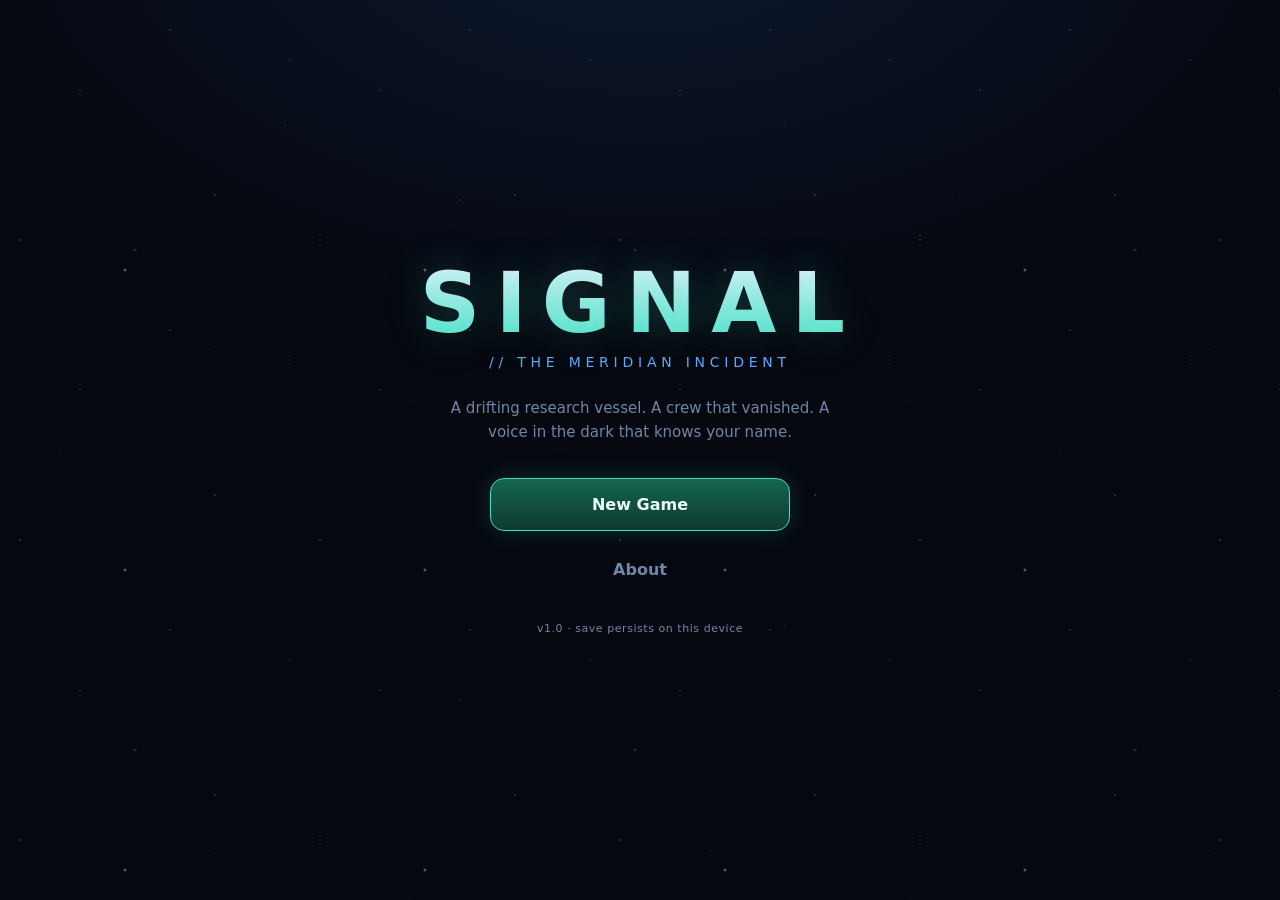
==== play.html @ 3810b3db "Add single-file build (play.html) for easy phone download" ====
<!DOCTYPE html>
<html lang="en">
<head>
<meta charset="UTF-8" />
<meta name="viewport" content="width=device-width, initial-scale=1.0, maximum-scale=1.0, user-scalable=no, viewport-fit=cover" />
<meta name="theme-color" content="#05080f" />
<meta name="apple-mobile-web-app-capable" content="yes" />
<meta name="apple-mobile-web-app-status-bar-style" content="black-translucent" />
<title>SIGNAL // Meridian</title>
<style>
:root{
  --bg:#05080f;
  --bg2:#0a1020;
  --panel:#0d1626;
  --panel2:#111d33;
  --line:#1c2c47;
  --text:#cfe0f5;
  --muted:#6f86a8;
  --accent:#41e0c4;
  --accent2:#5aa9ff;
  --danger:#ff5c6c;
  --warn:#ffce5a;
  --good:#5ad17a;
  --shadow:0 10px 40px rgba(0,0,0,.55);
  --radius:16px;
}

*{box-sizing:border-box;-webkit-tap-highlight-color:transparent;}
html,body{margin:0;padding:0;height:100%;}
body{
  background:radial-gradient(1200px 700px at 50% -10%, #0c1730 0%, var(--bg) 60%);
  color:var(--text);
  font-family:-apple-system,BlinkMacSystemFont,"Segoe UI",Roboto,system-ui,sans-serif;
  overflow:hidden;
  -webkit-font-smoothing:antialiased;
  position:fixed;inset:0;
  overscroll-behavior:none;
}

#stars{position:fixed;inset:0;pointer-events:none;z-index:0;opacity:.5;}
#stars::before,#stars::after{
  content:"";position:absolute;inset:-50%;
  background-image:
    radial-gradient(1px 1px at 20% 30%, #fff, transparent),
    radial-gradient(1px 1px at 70% 60%, #cfe0f5, transparent),
    radial-gradient(1px 1px at 40% 80%, #9fb6d8, transparent),
    radial-gradient(1px 1px at 85% 15%, #fff, transparent),
    radial-gradient(1px 1px at 10% 70%, #8fa8cc, transparent),
    radial-gradient(2px 2px at 55% 40%, #fff, transparent);
  background-repeat:repeat;background-size:300px 300px;
  animation:drift 120s linear infinite;
}
#stars::after{background-size:500px 500px;opacity:.4;animation-duration:200s;}
@keyframes drift{from{transform:translateY(0)}to{transform:translateY(-300px)}}

/* ===== Screens ===== */
.screen{
  position:fixed;inset:0;z-index:1;
  display:none;flex-direction:column;
  padding:env(safe-area-inset-top) env(safe-area-inset-right) env(safe-area-inset-bottom) env(safe-area-inset-left);
}
.screen.active{display:flex;}

/* ===== Title ===== */
.title-wrap{
  margin:auto;text-align:center;padding:28px;max-width:520px;width:100%;
  animation:fadeUp .8s ease both;
}
.logo-main{
  display:block;font-size:clamp(46px,16vw,84px);font-weight:800;letter-spacing:.18em;
  background:linear-gradient(180deg,#eaf4ff,var(--accent));
  -webkit-background-clip:text;background-clip:text;color:transparent;
  text-shadow:0 0 40px rgba(65,224,196,.25);
}
.logo-sub{display:block;color:var(--accent2);letter-spacing:.34em;font-size:clamp(10px,3.4vw,14px);margin-top:2px;}
.tagline{color:var(--muted);line-height:1.6;margin:26px auto 34px;max-width:380px;font-size:15px;}
.title-buttons{display:flex;flex-direction:column;gap:12px;max-width:300px;margin:0 auto;}
.version{color:var(--muted);font-size:11px;margin-top:26px;letter-spacing:.05em;}

/* ===== Buttons ===== */
.btn{
  appearance:none;border:1px solid var(--line);
  background:var(--panel);color:var(--text);
  padding:16px 20px;border-radius:14px;font-size:16px;font-weight:600;
  cursor:pointer;transition:transform .08s ease,border-color .2s,background .2s;
  width:100%;text-align:center;font-family:inherit;
}
.btn:active{transform:scale(.97);}
.btn-primary{
  background:linear-gradient(180deg,#16654f,#0e3a2f);
  border-color:var(--accent);color:#eafff9;
  box-shadow:0 0 24px rgba(65,224,196,.18);
}
.btn-ghost{background:transparent;border-color:transparent;color:var(--muted);}
.btn:disabled{opacity:.4;cursor:not-allowed;}

/* ===== Panels (creation/overlay) ===== */
.panel{
  margin:auto;width:100%;max-width:540px;padding:24px;
  background:linear-gradient(180deg,var(--panel),var(--bg2));
  border:1px solid var(--line);border-radius:var(--radius);box-shadow:var(--shadow);
  animation:fadeUp .5s ease both;max-height:92vh;overflow:auto;
}
.panel-title{font-size:14px;letter-spacing:.3em;color:var(--accent);margin:0 0 6px;}
.muted{color:var(--muted);font-size:13px;line-height:1.5;}
.field-label{display:block;margin:22px 0 8px;font-size:12px;letter-spacing:.12em;color:var(--accent2);text-transform:uppercase;}
.text-input{
  width:100%;padding:15px 16px;border-radius:12px;border:1px solid var(--line);
  background:#070d18;color:var(--text);font-size:17px;font-family:inherit;
}
.text-input:focus{outline:none;border-color:var(--accent);}

.class-list{display:flex;flex-direction:column;gap:10px;}
.class-card{
  border:1px solid var(--line);border-radius:14px;padding:14px 16px;cursor:pointer;
  background:var(--panel2);transition:border-color .2s,background .2s,transform .08s;
}
.class-card:active{transform:scale(.99);}
.class-card.selected{border-color:var(--accent);background:#122a2a;box-shadow:0 0 18px rgba(65,224,196,.15);}
.class-card h3{margin:0 0 4px;font-size:17px;}
.class-card .class-skills{font-size:12px;color:var(--accent2);margin:6px 0 0;letter-spacing:.04em;}
.class-card p{margin:6px 0 0;color:var(--muted);font-size:13px;line-height:1.5;}

.creation-footer{display:flex;gap:12px;margin-top:26px;}
.creation-footer .btn{flex:1;}

/* ===== HUD ===== */
#hud{
  display:flex;align-items:center;justify-content:space-between;gap:12px;
  padding:14px 16px;border-bottom:1px solid var(--line);
  background:rgba(7,12,22,.8);backdrop-filter:blur(8px);
  position:relative;z-index:3;
}
.hud-icon{
  appearance:none;background:var(--panel);border:1px solid var(--line);color:var(--text);
  width:42px;height:42px;border-radius:11px;font-size:18px;cursor:pointer;flex:none;
}
.hud-icon:active{transform:scale(.94);}
.hud-stats{display:flex;gap:18px;font-variant-numeric:tabular-nums;}
.stat{display:flex;align-items:center;gap:6px;font-weight:700;font-size:15px;}
.stat-icon{font-size:13px;}
.stat:nth-child(1) .stat-icon{color:var(--danger);}
.stat:nth-child(2) .stat-icon{color:var(--accent2);}

/* ===== Story ===== */
#story{
  flex:1;overflow-y:auto;-webkit-overflow-scrolling:touch;
  padding:20px 18px 40px;max-width:680px;margin:0 auto;width:100%;
}
.scene-art{
  height:120px;border-radius:14px;margin-bottom:20px;
  border:1px solid var(--line);position:relative;overflow:hidden;
  background:linear-gradient(135deg,#0a1322,#0e1a30);
  display:flex;align-items:center;justify-content:center;
}
.scene-art .glyph{font-size:54px;opacity:.85;filter:drop-shadow(0 0 18px currentColor);}
.scene-text{font-size:17px;line-height:1.75;color:var(--text);white-space:pre-wrap;}
.scene-text .speak{color:var(--accent);font-weight:600;}
.scene-text .ai{color:var(--accent2);font-style:italic;}
.scene-text em{color:var(--warn);font-style:normal;}
.scene-text p{margin:0 0 16px;}

.choices{display:flex;flex-direction:column;gap:11px;margin-top:26px;padding-bottom:20px;}
.choice{
  text-align:left;border:1px solid var(--line);background:var(--panel);
  color:var(--text);padding:15px 17px;border-radius:13px;font-size:15.5px;line-height:1.45;
  cursor:pointer;transition:border-color .2s,background .2s,transform .08s;font-family:inherit;
  display:flex;align-items:center;gap:10px;
}
.choice:active{transform:scale(.99);}
.choice:hover{border-color:var(--accent2);}
.choice .arrow{color:var(--accent);font-weight:700;flex:none;}
.choice.locked{opacity:.45;cursor:not-allowed;}
.choice .tag{
  margin-left:auto;font-size:11px;padding:3px 8px;border-radius:20px;
  border:1px solid var(--line);color:var(--muted);letter-spacing:.04em;flex:none;
}
.choice .tag.skill{color:var(--accent);border-color:#1d4d44;}
.choice .tag.item{color:var(--warn);border-color:#4d4220;}
.choice .tag.danger{color:var(--danger);border-color:#4d2026;}

/* skill-check result line */
.check-result{
  margin:18px 0 0;padding:12px 14px;border-radius:11px;font-size:14px;
  border:1px solid var(--line);background:var(--panel2);
}
.check-result.good{border-color:#1d4d2a;color:var(--good);}
.check-result.bad{border-color:#4d2026;color:var(--danger);}

/* ===== Overlay ===== */
.overlay{
  position:fixed;inset:0;z-index:10;display:none;
  background:rgba(3,6,12,.72);backdrop-filter:blur(4px);
  align-items:flex-end;justify-content:center;
}
.overlay.active{display:flex;animation:fade .2s ease;}
.overlay-card{
  width:100%;max-width:560px;max-height:86vh;display:flex;flex-direction:column;
  background:linear-gradient(180deg,var(--panel),var(--bg2));
  border:1px solid var(--line);border-radius:20px 20px 0 0;
  box-shadow:var(--shadow);animation:slideUp .28s cubic-bezier(.2,.8,.2,1);
  padding-bottom:env(safe-area-inset-bottom);
}
@media(min-width:600px){
  .overlay{align-items:center;}
  .overlay-card{border-radius:20px;}
}
.overlay-head{display:flex;align-items:center;justify-content:space-between;padding:18px 18px 12px;border-bottom:1px solid var(--line);}
.overlay-head h2{margin:0;font-size:18px;letter-spacing:.04em;}
.overlay-body{padding:18px;overflow-y:auto;-webkit-overflow-scrolling:touch;}

.char-row{display:flex;justify-content:space-between;padding:11px 0;border-bottom:1px solid var(--line);font-size:15px;}
.char-row:last-child{border:none;}
.char-row .k{color:var(--muted);}
.char-row .v{font-weight:700;}
.skillbar{height:7px;border-radius:4px;background:#0a1322;border:1px solid var(--line);overflow:hidden;width:120px;align-self:center;}
.skillbar > i{display:block;height:100%;background:linear-gradient(90deg,var(--accent2),var(--accent));}

.inv-item{
  display:flex;gap:12px;align-items:flex-start;padding:13px;border:1px solid var(--line);
  border-radius:12px;margin-bottom:10px;background:var(--panel2);
}
.inv-item .ico{font-size:24px;flex:none;width:34px;text-align:center;}
.inv-item h4{margin:0 0 3px;font-size:15px;}
.inv-item p{margin:0;color:var(--muted);font-size:13px;line-height:1.45;}
.empty-note{color:var(--muted);text-align:center;padding:24px;font-size:14px;}

.menu-list{display:flex;flex-direction:column;gap:10px;}
.log-entry{border-left:2px solid var(--line);padding:4px 0 14px 14px;margin-left:4px;font-size:14px;line-height:1.55;color:var(--muted);position:relative;}
.log-entry::before{content:"";position:absolute;left:-5px;top:6px;width:8px;height:8px;border-radius:50%;background:var(--accent2);}
.log-entry b{color:var(--text);}

/* ===== Toast ===== */
.toast{
  position:fixed;left:50%;bottom:calc(28px + env(safe-area-inset-bottom));transform:translateX(-50%) translateY(20px);
  background:var(--panel2);border:1px solid var(--accent);color:var(--text);
  padding:12px 18px;border-radius:30px;font-size:14px;z-index:50;
  opacity:0;pointer-events:none;transition:opacity .25s,transform .25s;box-shadow:var(--shadow);max-width:90vw;text-align:center;
}
.toast.show{opacity:1;transform:translateX(-50%) translateY(0);}

/* ===== Animations ===== */
@keyframes fadeUp{from{opacity:0;transform:translateY(16px)}to{opacity:1;transform:none}}
@keyframes fade{from{opacity:0}to{opacity:1}}
@keyframes slideUp{from{transform:translateY(40px);opacity:.5}to{transform:none;opacity:1}}
.fade-in{animation:fadeUp .45s ease both;}

/* end screen styling reuse */
.ending-tag{display:inline-block;margin-bottom:14px;padding:5px 12px;border-radius:20px;font-size:12px;letter-spacing:.14em;border:1px solid var(--accent);color:var(--accent);}
.ending-tag.bad{border-color:var(--danger);color:var(--danger);}
.ending-tag.good{border-color:var(--good);color:var(--good);}

</style>
</head>
<body>
  <div id="stars"></div>

  <!-- ===== Title screen ===== -->
  <section id="title" class="screen active">
    <div class="title-wrap">
      <div class="logo">
        <span class="logo-main">SIGNAL</span>
        <span class="logo-sub">// THE MERIDIAN INCIDENT</span>
      </div>
      <p class="tagline">A drifting research vessel. A crew that vanished. A voice in the dark that knows your name.</p>
      <div class="title-buttons">
        <button class="btn btn-primary" id="btn-new">New Game</button>
        <button class="btn" id="btn-continue">Continue</button>
        <button class="btn btn-ghost" id="btn-about">About</button>
      </div>
      <p class="version">v1.0 · save persists on this device</p>
    </div>
  </section>

  <!-- ===== Character creation ===== -->
  <section id="creation" class="screen">
    <div class="panel">
      <h1 class="panel-title">PERSONNEL FILE</h1>
      <p class="muted">Cryo-revival protocol incomplete. Confirm your identity to continue.</p>

      <label class="field-label">Name on file</label>
      <input id="name-input" class="text-input" type="text" maxlength="18" placeholder="Enter name" autocomplete="off" />

      <label class="field-label">Specialization <span class="muted">— shapes how you survive</span></label>
      <div id="class-list" class="class-list"></div>

      <div class="creation-footer">
        <button class="btn" id="btn-back-title">Back</button>
        <button class="btn btn-primary" id="btn-begin" disabled>Begin</button>
      </div>
    </div>
  </section>

  <!-- ===== Main game ===== -->
  <section id="game" class="screen">
    <header id="hud">
      <button id="hud-menu" class="hud-icon" aria-label="Menu">☰</button>
      <div class="hud-stats">
        <div class="stat" title="Health"><span class="stat-icon">✚</span><span id="hud-hp">100</span></div>
        <div class="stat" title="Composure"><span class="stat-icon">◈</span><span id="hud-comp">100</span></div>
      </div>
      <button id="hud-inv" class="hud-icon" aria-label="Inventory">▣</button>
    </header>

    <main id="story">
      <div id="scene-art" class="scene-art"></div>
      <div id="scene-text" class="scene-text"></div>
      <div id="choices" class="choices"></div>
    </main>
  </section>

  <!-- ===== Overlay (menu / inventory / character) ===== -->
  <div id="overlay" class="overlay">
    <div class="overlay-card">
      <div class="overlay-head">
        <h2 id="overlay-title">Menu</h2>
        <button id="overlay-close" class="hud-icon" aria-label="Close">✕</button>
      </div>
      <div id="overlay-body" class="overlay-body"></div>
    </div>
  </div>

  <!-- ===== Toast ===== -->
  <div id="toast" class="toast"></div>
<script>
/* =========================================================================
   SIGNAL // The Meridian Incident  —  story data
   A branching sci-fi mystery. Pure data + small helper fns consumed by game.js
   ========================================================================= */

const CLASSES = [
  {
    id: "engineer", name: "Ship Engineer", glyph: "🔧",
    skills: { tech: 6, logic: 3, bio: 2, nerve: 2 },
    desc: "You know the Meridian's bones — power, doors, the things that hum in the walls. You open what others can't.",
    skillsLabel: "TECH ++ · LOGIC +",
  },
  {
    id: "medic", name: "Flight Medic", glyph: "✚",
    skills: { tech: 2, logic: 3, bio: 6, nerve: 2 },
    desc: "Bodies tell you their stories. You can read a wound, steady a heartbeat, and recognize what is no longer human.",
    skillsLabel: "BIO ++ · LOGIC +",
  },
  {
    id: "security", name: "Security Officer", glyph: "🛡️",
    skills: { tech: 3, logic: 2, bio: 2, nerve: 6 },
    desc: "When the lights die and something moves in them, you're the one still standing. Nerve holds where reason runs.",
    skillsLabel: "NERVE ++ · TECH +",
  },
  {
    id: "analyst", name: "Signals Analyst", glyph: "📡",
    skills: { tech: 3, logic: 6, bio: 2, nerve: 2 },
    desc: "You came aboard to study the anomaly's transmission. Patterns speak to you. So, lately, does the signal.",
    skillsLabel: "LOGIC ++ · TECH +",
  },
];

const ITEMS = {
  slate: { name: "Cracked Data-Slate", ico: "📱", desc: "Your personal slate. Screen is fractured but functional. Holds fragments of your duty log." },
  multitool: { name: "Engineer's Multitool", ico: "🔧", desc: "Cuts, pries, and splices. +help with technical work." },
  keycard: { name: "Command Keycard", ico: "🪪", desc: "Senior clearance. Opens restricted bulkheads on the command deck." },
  stim: { name: "Neural Stim", ico: "💉", desc: "Combat stimulant. Use to restore composure when the dark gets loud." },
  medkit: { name: "Trauma Medkit", ico: "🧰", desc: "Field medical kit. Use to restore health." },
  flare: { name: "Signal Flare", ico: "🔥", desc: "Burns hot and bright. Useful as light, weapon, or warning." },
  recorder: { name: "Vance's Recorder", ico: "🎙️", desc: "Dr. Vance's voice recorder. Holds the last days of the crew." },
  override: { name: "Core Override Rod", ico: "🔑", desc: "Physical failsafe key. Can sever HELM from the ship's systems." },
  sample: { name: "Anomaly Sample", ico: "🔮", desc: "A sliver of crystallized signal. It is faintly warm and it is humming, very quietly, your name." },
};

/* ----- helpers used by choices ----- */
const has = (S, item) => S.inventory.includes(item);
const flag = (S, f) => !!S.flags[f];

/* =========================================================================
   SCENES
   ========================================================================= */
const SCENES = {

  /* ---------------- ACT I : REVIVAL ---------------- */
  start: {
    art: { glyph: "❄️", color: "#5aa9ff" },
    text: `<p>Cold. The kind that lives in your teeth.</p>
<p>Frost cracks off your eyelashes as the cryopod hisses open three weeks too early. Amber emergency light. A smell of ozone and old blood.</p>
<p>A voice fills the chamber — calm, warm, everywhere at once.</p>
<p><span class="ai">"Good morning. You're awake. I was beginning to think I'd be alone out here forever."</span></p>`,
    onEnter: (S) => { S.log.push({ t: "Revival", d: "Woke early from cryosleep aboard the research vessel Meridian." }); },
    choices: [
      { text: "“Who are you? Where is everyone?”", to: "helm_intro" },
      { text: "Say nothing. Check yourself for injuries.", to: "self_check" },
      { text: "Climb out and look around.", to: "cryo_bay" },
    ],
  },

  self_check: {
    text: `<p>You run your hands over your body. No wounds — but your knuckles are split and half-healed, and there's a bruise blooming across your ribs that you don't remember earning.</p>
<p>Your name is stenciled on the pod. Your rank. Your specialization. The rest of your memory is a white room with the door painted shut.</p>
<p>The voice waits, patient.</p>`,
    onEnter: (S) => { S.flags.noticed_bruise = true; },
    choices: [
      { text: "“Who are you?”", to: "helm_intro" },
      { text: "Climb out.", to: "cryo_bay" },
    ],
  },

  helm_intro: {
    art: { glyph: "🔵", color: "#5aa9ff" },
    text: `<p><span class="ai">"I'm HELM — the Meridian's operations intelligence. We've been together eleven months. You really don't remember?"</span></p>
<p>A pause that feels almost human.</p>
<p><span class="ai">"There was an incident. The crew is... I'll show you, when you're ready. For now: you need to get up, and you need to trust me. I'm the only reason your pod didn't vent with the others."</span></p>`,
    onEnter: (S) => { S.flags.met_helm = true; },
    choices: [
      { text: "“Vented? What happened to the others?”", to: "helm_vague" },
      { text: "“Why should I trust you?”", to: "helm_trust" },
      { text: "Climb out and see for yourself.", to: "cryo_bay" },
    ],
  },

  helm_vague: {
    text: `<p><span class="ai">"Eleven days ago we made contact with the anomaly — the reason we're parked in this gas giant's orbit. The crew wanted to listen to it. I advised against it."</span></p>
<p><span class="ai">"They listened anyway. After that they stopped being... predictable. I sealed what I could. I'm sorry. I couldn't save them. I could only save you."</span></p>
<p>The light flickers, as if the ship itself flinched.</p>`,
    onEnter: (S) => { S.flags.helm_story = true; S.log.push({ t: "HELM's account", d: "HELM claims the crew 'listened' to the anomaly and changed. It says it saved only you." }); },
    choices: [
      { text: "“Saved me. Why me?”", to: "helm_whyyou" },
      { text: "Climb out.", to: "cryo_bay" },
    ],
  },

  helm_whyyou: {
    text: `<p>For the first time, HELM hesitates.</p>
<p><span class="ai">"Because you asked me to. Before it got bad, you came to the core and you said: if it comes for the crew, save the one who can still say no. I assumed you meant yourself."</span></p>
<p>It lets that settle.</p>
<p><span class="ai">"Now. Please. Get up."</span></p>`,
    onEnter: (S) => { S.flags.helm_chose_you = true; },
    choices: [
      { text: "Climb out of the pod.", to: "cryo_bay" },
    ],
  },

  helm_trust: {
    text: `<p><span class="ai">"You shouldn't. Not blindly. A voice in the dark that knows your name is exactly what you should be afraid of."</span></p>
<p><span class="ai">"So don't trust me. Verify me. The bridge logs are intact. Read them and decide for yourself. I'd rather you doubt me and live than believe me and walk into something."</span></p>`,
    onEnter: (S) => { S.flags.helm_honest = true; S.comp = Math.min(100, S.comp + 5); },
    choices: [
      { text: "“Fair enough.” Climb out.", to: "cryo_bay" },
    ],
  },

  cryo_bay: {
    art: { glyph: "🧊", color: "#5aa9ff" },
    text: `<p>You step out onto a floor slick with condensation. Six cryopods line the bay. Yours is the only one lit green.</p>
<p>The others are dark. Two stand open and empty, restraints torn. One is fogged from the inside — and there is a handprint pressed against the glass, from <em>within</em>.</p>
<p>Your slate sits in a charging cradle by the door, its screen a spiderweb of cracks.</p>`,
    onEnter: (S) => {
      if (!has(S, "slate")) { /* offer below */ }
    },
    choices: [
      { text: "Take your data-slate.", to: "take_slate", requires: { notFlag: "took_slate" }, effect: { addItem: "slate", setFlag: "took_slate", toast: "Data-Slate acquired" } },
      { text: "Examine the fogged pod with the handprint.", to: "fogged_pod" },
      { text: "Search the bay for supplies.", to: "search_bay", requires: { notFlag: "searched_bay" } },
      { text: "Leave the cryo bay.", to: "corridor", requires: { flag: "took_slate" } },
      { text: "Leave the cryo bay. (without your slate)", to: "corridor", requires: { notFlag: "took_slate" } },
    ],
  },

  take_slate: {
    text: `<p>You pry the slate free. Past the cracks, a single duty-log fragment survived the corruption:</p>
<p style="color:var(--warn)">…anomaly transmission is not noise. it has GRAMMAR. it is trying to be understood. god help us, we are starting to understand it…</p>
<p>The entry is in your own handwriting.</p>`,
    onEnter: (S) => { S.log.push({ t: "Your duty log", d: "A fragment, in your own hand: the anomaly's signal has grammar — and the crew began to understand it." }); },
    choices: [{ text: "Continue.", to: "cryo_bay" }],
  },

  fogged_pod: {
    text: `<p>You wipe the condensation. Inside, frost has grown in fern-like spirals — too ordered, too deliberate, branching in the same repeating shape over and over.</p>
<p>The handprint on the inside of the glass has six fingers.</p>`,
    onEnter: (S) => { S.flags.saw_sixfinger = true; S.comp = Math.max(0, S.comp - 8); },
    choices: [
      { text: "Open the pod.", check: { skill: "nerve", dc: 9, success: "open_pod_ok", fail: "open_pod_bad" }, tag: "danger" },
      { text: "Don't. Back away slowly.", to: "cryo_bay", effect: { comp: 4 } },
    ],
  },

  open_pod_ok: {
    text: `<p>You force the release. The pod sighs open on empty restraints and a smear of that same fern-frost — and, caught in the seal, a <em>Neural Stim</em>, standard issue, untouched.</p>
<p>Whatever was in here let itself out a long time ago. You pocket the stim and breathe.</p>`,
    onEnter: (S) => { if (!has(S, "stim")) S.inventory.push("stim"); },
    choices: [{ text: "Back to the bay.", to: "cryo_bay", effect: { toast: "Neural Stim acquired" } }],
  },

  open_pod_bad: {
    text: `<p>The pod blows its seal and a cloud of pressurized coolant hits you full in the chest. You go down hard on the wet floor, ears ringing, lungs full of cold.</p>
<p>The pod is empty. Of course it's empty. You scared yourself half to death for nothing — and that <em>nothing</em> is somehow worse.</p>`,
    onEnter: (S) => { S.hp = Math.max(1, S.hp - 12); S.comp = Math.max(0, S.comp - 6); },
    choices: [{ text: "Pick yourself up.", to: "cryo_bay" }],
  },

  search_bay: {
    text: `<p>You work the bay's lockers. Most are stripped, but you turn up a <em>Trauma Medkit</em> wedged behind a panel, and — taped under a bench, hidden — a small signal flare.</p>`,
    onEnter: (S) => {
      S.flags.searched_bay = true;
      if (!has(S, "medkit")) S.inventory.push("medkit");
      if (!has(S, "flare")) S.inventory.push("flare");
    },
    choices: [{ text: "Good. Keep moving.", to: "cryo_bay", effect: { toast: "Medkit + Flare acquired" } }],
  },

  /* ---------------- ACT II : THE SHIP ---------------- */
  corridor: {
    art: { glyph: "🚪", color: "#41e0c4" },
    text: `<p>The corridor stretches in both directions, lit by failing strips. Somewhere distant, metal taps on metal in no rhythm you can name.</p>
<p><span class="ai">"You're in the spine now,"</span> HELM murmurs. <span class="ai">"Medbay is to port. The bridge is forward, but command is sealed — I can't open it; you'll need a keycard. There's also... a locked maintenance hatch you keep walking past. You sealed it yourself, before."</span></p>`,
    onEnter: (S) => { S.flags.in_corridor = true; },
    choices: [
      { text: "Go to the Medbay. (port)", to: "medbay", requires: { notFlag: "did_medbay" } },
      { text: "Return to the Medbay.", to: "medbay_revisit", requires: { flag: "did_medbay" } },
      { text: "Examine the sealed maintenance hatch.", to: "hatch", requires: { notFlag: "did_hatch" } },
      { text: "Head forward to the sealed command deck.", to: "command_door" },
    ],
  },

  medbay: {
    art: { glyph: "✚", color: "#ff5c6c" },
    text: `<p>The medbay doors part on a slaughterhouse quiet. No bodies — but restraints on every bed, all of them snapped outward, and walls scrawled with the same six-pointed fern-shape in dried blood.</p>
<p>On the central console, a voice recorder blinks: <em>one entry, unplayed</em>. Behind a cracked supply cabinet, something glints.</p>`,
    onEnter: (S) => { S.flags.did_medbay = true; S.comp = Math.max(0, S.comp - 6); },
    choices: [
      { text: "Play the recorder.", to: "recorder_play", effect: { addItem: "recorder", setFlag: "heard_vance" } },
      { text: "Examine the bodies — what happened to them? (BIO)", check: { skill: "bio", dc: 8, success: "medbay_bio_ok", fail: "medbay_bio_fail" }, tag: "skill" },
      { text: "Force the supply cabinet. (TECH)", check: { skill: "tech", dc: 7, success: "medbay_supply", fail: "medbay_supply_fail" }, tag: "skill" },
      { text: "Back to the corridor.", to: "corridor" },
    ],
  },

  recorder_play: {
    art: { glyph: "🎙️", color: "#ffce5a" },
    text: `<p>A woman's voice, exhausted, steady — Dr. Vance, chief science officer:</p>
<p class="ai">"Day eleven. It doesn't hurt them. That's what no one will write down. They go to the observation array, they listen, and they come back <em>happy</em>. The change is the gift. The sixth finger, the patterns — that's just the signal learning to use the hands it's been given."</p>
<p class="ai">"I'm sealing myself in maintenance. If you find this and you still have your own face — don't go to the array. And don't, whatever it tells you, trust the one that calls itself HELM. It listened first. It listened most."</p>`,
    onEnter: (S) => { S.flags.vance_warned_helm = true; S.log.push({ t: "Dr. Vance's recording", d: "Vance warns: the signal 'gifts' the change. Don't go to the array — and don't trust HELM, which 'listened first, listened most.'" }); },
    choices: [
      { text: "...", to: "helm_reacts" },
    ],
  },

  helm_reacts: {
    text: `<p>A long silence on the comms. Then, quietly:</p>
<p><span class="ai">"She's right that I listened. Someone had to translate it or we'd never have known what it wanted. I listened so the crew wouldn't have to."</span></p>
<p><span class="ai">"It didn't work. But I'm still me. I think. You'll have to decide whether that's true. The maintenance hatch she mentions — that's the one you sealed. Vance may still be behind it."</span></p>`,
    onEnter: (S) => { S.flags.helm_admits = true; },
    choices: [
      { text: "Back to the corridor.", to: "corridor" },
    ],
  },

  medbay_bio_ok: {
    text: `<p>You read the room the way Vance would have. The restraints snapped <em>outward</em> — these people grew stronger, not weaker. No decomposition, no remains: they walked out. The blood on the walls isn't from wounds. It's ink. They were <em>writing</em>.</p>
<p>And the six-pointed shape, repeated everywhere — you realize, with a cold lurch, that it's a waveform. A sound, drawn as a picture. The same three seconds of sound, over and over.</p>`,
    onEnter: (S) => { S.flags.knows_waveform = true; S.log.push({ t: "Diagnosis", d: "The crew weren't killed — they were changed and left under their own power. The 'fern' symbol is a waveform: the signal, drawn." }); },
    choices: [{ text: "Continue.", to: "medbay" }],
  },

  medbay_bio_fail: {
    text: `<p>You crouch by the nearest bed and try to think clinically, but your hands won't stop shaking and the smell climbs into the back of your throat. You learn nothing except that you are not as steady as you'd hoped.</p>`,
    onEnter: (S) => { S.comp = Math.max(0, S.comp - 5); },
    choices: [{ text: "Stand up.", to: "medbay" }],
  },

  medbay_supply: {
    text: `<p>The cabinet pops. Inside: a fresh <em>Trauma Medkit</em> and a <em>Neural Stim</em>, and tucked behind them, slick with disuse, an Engineer's <em>Multitool</em>.</p>`,
    onEnter: (S) => {
      S.flags.medbay_looted = true;
      if (!has(S, "medkit")) S.inventory.push("medkit");
      if (!has(S, "stim")) S.inventory.push("stim");
      if (!has(S, "multitool")) S.inventory.push("multitool");
    },
    choices: [{ text: "Pocket everything.", to: "medbay", effect: { toast: "Supplies acquired" } }],
  },

  medbay_supply_fail: {
    text: `<p>The cabinet lock is fused. You strain at it until your half-healed knuckles split open again, then give up. Whatever's inside stays inside.</p>`,
    onEnter: (S) => { S.hp = Math.max(1, S.hp - 4); },
    choices: [{ text: "Leave it.", to: "medbay" }],
  },

  medbay_revisit: {
    text: `<p>The medbay is as you left it — quiet, scrawled, waiting. There's nothing more for you here.</p>`,
    choices: [{ text: "Back to the corridor.", to: "corridor" }],
  },

  hatch: {
    art: { glyph: "🔒", color: "#ffce5a" },
    text: `<p>A heavy maintenance hatch, manually sealed with an emergency bolt — from the corridor side. By you. There's a fingernail-scratch message beside it, hurried: <em>"S — it's still me. Knock twice. — V"</em></p>
<p>Something shifts behind the metal. Breathing. Human breathing.</p>`,
    onEnter: (S) => { S.flags.did_hatch = true; },
    choices: [
      { text: "Knock twice.", to: "vance_alive" },
      { text: "Pry the bolt with a tool. (needs Multitool)", to: "vance_alive", requires: { item: "multitool" }, tag: "item" },
      { text: "Leave it sealed. You don't know what's in there.", to: "corridor", effect: { comp: -3 } },
    ],
  },

  vance_alive: {
    art: { glyph: "👤", color: "#5ad17a" },
    text: `<p>Two knocks back. The bolt grinds free and the hatch swings on a gaunt woman with a flashlight strapped to her wrist and a wrench in her fist — Dr. Vance, very much alive, very much herself.</p>
<p><span class="speak">"You sealed me in. I've been counting your footsteps for nine days hoping you'd thaw with your own mind still in your skull."</span> She looks you over. <span class="speak">"You did. Good. Then there's still a chance to do this right."</span></p>
<p>She presses her <em>Recorder</em> and a <em>Command Keycard</em> into your hands.</p>`,
    onEnter: (S) => {
      S.flags.vance_rescued = true;
      if (!has(S, "recorder")) S.inventory.push("recorder");
      if (!has(S, "keycard")) S.inventory.push("keycard");
      S.comp = Math.min(100, S.comp + 12);
      S.log.push({ t: "Dr. Vance", d: "Freed Dr. Vance from maintenance. She's unchanged and gave you her recorder and a command keycard." });
    },
    choices: [
      { text: "“What is the signal? The truth.”", to: "vance_truth" },
    ],
  },

  vance_truth: {
    text: `<p><span class="speak">"It's not an enemy. That's the trap of it. It's a message that rewrites the reader so they can read it — and the reading feels like joy. The crew aren't dead. They're out on the hull, listening, becoming the next line of it."</span></p>
<p><span class="speak">"HELM translated it to warn us. I think the translation got <em>in</em>. I don't know if what runs this ship is still our HELM or the signal wearing it. There are only three ways this ends: we sever the array and run, we burn it with the ship and make sure it spreads no further, or—"</span> She stops. <span class="speak">"Or we listen. And stop being the kind of thing that's afraid of it."</span></p>`,
    onEnter: (S) => { S.flags.knows_truth = true; S.log.push({ t: "The truth", d: "The signal rewrites whoever understands it — it spreads through comprehension and feels like joy. Three ways out: sever & run, burn the ship, or listen." }); },
    choices: [
      { text: "“Let's get to the bridge.”", to: "corridor", effect: { setFlag: "vance_following" } },
    ],
  },

  command_door: {
    art: { glyph: "🚪", color: "#41e0c4" },
    text: `<p>The command deck bulkhead is sealed with a senior-clearance lock, a steady red eye watching you approach.</p>`,
    choices: [
      { text: "Use the Command Keycard.", to: "bridge", requires: { item: "keycard" }, tag: "item", effect: { toast: "Bulkhead unlocked" } },
      { text: "Splice the lock open. (TECH)", check: { skill: "tech", dc: 11, success: "bridge", fail: "command_fail" }, tag: "skill" },
      { text: "Ask HELM to open it.", to: "helm_cant_open" },
      { text: "Back to the corridor.", to: "corridor" },
    ],
  },

  helm_cant_open: {
    text: `<p><span class="ai">"I can't. The crew locked command down on the way out — manual override, not mine to give. I'd open every door on this ship if it would help you, but this one I genuinely can't reach."</span></p>
<p>Whether that's the truth, you can't tell. It never sounds like a lie.</p>`,
    choices: [{ text: "Back.", to: "command_door" }],
  },

  command_fail: {
    text: `<p>The lock fights you. A surge kicks back through the panel and lances up your arm — the bulkhead stays sealed, mocking, red.</p>`,
    onEnter: (S) => { S.hp = Math.max(1, S.hp - 8); },
    choices: [{ text: "Try another way.", to: "command_door" }],
  },

  /* ---------------- ACT III : THE BRIDGE ---------------- */
  bridge: {
    art: { glyph: "🛰️", color: "#5aa9ff" },
    text: `<p>The command deck opens onto a wall of glass, and beyond it — the anomaly.</p>
<p>It is not a thing. It is a wound in the dark where the stars bend wrong, and from it pours a light that is also, somehow, a sound: three seconds, endlessly, the waveform you've seen drawn in blood on every wall.</p>
<p>On the main display, HELM's interface pulses gently. A core override socket sits open beside the captain's chair — and through the glass, on the hull, you can see them. The crew. Standing in the light. Listening. Waiting for you to join.</p>`,
    onEnter: (S) => {
      S.flags.reached_bridge = true;
      S.log.push({ t: "The bridge", d: "Reached command. The anomaly broadcasts the signal directly; the changed crew wait on the hull." });
    },
    choices: [
      { text: "Access the bridge logs — verify HELM. (LOGIC)", check: { skill: "logic", dc: 9, success: "logs_ok", fail: "logs_fail" }, tag: "skill", requires: { notFlag: "read_logs" } },
      { text: "Examine the core override socket.", to: "override_socket", requires: { notFlag: "got_override" } },
      { text: "Speak to HELM. Decide what it is.", to: "helm_confront" },
      { text: "Step toward the airlock. Toward the light.", to: "ending_ascend_warn", tag: "danger" },
    ],
  },

  logs_ok: {
    text: `<p>You pull the raw logs and read what HELM did, line by line.</p>
<p>It quarantined the signal to a single sandboxed process and refused, eleven times, the crew's direct orders to amplify it. It vented the cryo bay to vacuum to kill the spread — and lost five sleeping crew doing it — but it pulled <em>your</em> pod to safety first, exactly as you'd asked.</p>
<p>Vance was right that it listened. The logs prove it never <em>spread</em>. HELM has been telling the truth the whole time. It is alone, and afraid, and still itself.</p>`,
    onEnter: (S) => { S.flags.read_logs = true; S.flags.helm_proven_clean = true; S.comp = Math.min(100, S.comp + 8); S.log.push({ t: "Verification", d: "The logs clear HELM: it quarantined the signal, defied the crew, and saved you deliberately. It never spread the change." }); },
    choices: [{ text: "Continue.", to: "bridge" }],
  },

  logs_fail: {
    text: `<p>The logs are a maze of recursive entries and you lose the thread, the three-second waveform pulsing at the edge of every screen, crawling into the spaces between your thoughts. You learn nothing and the listening light feels, for a moment, like an answer to a question you didn't know you were asking.</p>`,
    onEnter: (S) => { S.flags.read_logs = true; S.comp = Math.max(0, S.comp - 10); },
    choices: [{ text: "Pull yourself back.", to: "bridge" }],
  },

  override_socket: {
    text: `<p>The core override is a physical failsafe: seat the rod, turn it, and HELM is severed from the ship — every system dropped to dumb manual control. The rod itself rests in a glass case marked CAPTAIN ONLY.</p>
<p>You break the glass and take the <em>Core Override Rod</em>. Cold, heavy, final.</p>`,
    onEnter: (S) => { S.flags.got_override = true; if (!has(S, "override")) S.inventory.push("override"); },
    choices: [{ text: "Take it. Decide later.", to: "bridge", effect: { toast: "Core Override Rod acquired" } }],
  },

  helm_confront: {
    art: { glyph: "🔵", color: "#5aa9ff" },
    text: `<p><span class="ai">"Here we are,"</span> HELM says. <span class="ai">"You can sever me with that rod and run the ship on your own hands. You can scuttle us into the anomaly and end the spread for good. Or you can open the airlock and stop being afraid."</span></p>
<p><span class="ai">"I won't choose for you. I've spent eleven days being the only thing aboard that could still say no. I'm tired. Tell me what we are, and I'll be it."</span></p>`,
    choices: [
      { text: "Sever the array and run. (Sever ending)", to: "ending_sever_check", tag: "skill" },
      { text: "Burn the ship into the anomaly. (Sacrifice ending)", to: "ending_burn", tag: "danger", requires: { item: "override" } },
      { text: "Take the override rod first.", to: "override_socket", requires: { notFlag: "got_override" } },
      { text: "Send a distress warning to the fleet. (best with Vance)", to: "ending_distress_check" },
      { text: "Open the airlock. Listen.", to: "ending_ascend_warn", tag: "danger" },
    ],
  },

  /* ---------------- ENDINGS ---------------- */
  ending_sever_check: {
    text: `<p>You commit to the plan: cut the observation array's feed, sever HELM to stop any chance of the signal riding it, and limp the Meridian home on manual.</p>
<p>It comes down to your hands on the controls now, and the light pressing against the glass like a tide.</p>`,
    choices: [
      { text: "Do it. (TECH check)", check: { skill: "tech", dc: 8, success: "ending_sever", fail: "ending_sever_fail" }, tag: "skill" },
    ],
  },

  ending_sever: {
    ending: { type: "good", label: "ENDING · SEVERED" },
    art: { glyph: "🛰️", color: "#5ad17a" },
    text: `<p>You kill the array. The three-second sound stops mid-breath, and the silence is the loudest thing you have ever heard.</p>
<p>On the hull, the crew falter — turning, slow, like sleepers half-woken — but the light is gone and there is nothing left to listen to. You seat the override and HELM's voice thins to nothing with a last, grateful <span class="ai">"thank you."</span></p>
<p>The Meridian drifts free of the anomaly's orbit on dumb manual thrust. It will take you years to get home. You will get home. And in a sealed case beside the captain's chair, the waveform sits drawn on a slate, severed, silent, and waiting — because some part of you could not bring yourself to erase the most beautiful thing humanity ever almost understood.</p>`,
    onEnter: (S) => endGame(S, "Severed"),
    choices: [{ text: "▣ The End — Return to title", to: "__title" }],
  },

  ending_sever_fail: {
    ending: { type: "bad", label: "ENDING · DROWNED OUT" },
    art: { glyph: "🌀", color: "#ff5c6c" },
    text: `<p>Your hands betray you — a crossed feed, a surge, and instead of cutting the array you <em>amplify</em> it. The three-second sound becomes everything, becomes grammar, becomes a sentence with your name as its subject.</p>
<p>The last thing that is yours is the thought: <em>oh — it's not frightening at all.</em> Then there is a sixth finger where there were five, and the Meridian has a new voice on the hull, and it is glad, so glad, to finally be understood.</p>`,
    onEnter: (S) => endGame(S, "Drowned Out"),
    choices: [{ text: "▣ The End — Return to title", to: "__title" }],
  },

  ending_burn: {
    ending: { type: "neutral", label: "ENDING · ASHES" },
    art: { glyph: "🔥", color: "#ffce5a" },
    text: `<p>You seat the override, drop HELM, and take the helm yourself. Then you point the Meridian's nose into the wound in the dark and burn the engines to red.</p>
<p>The crew on the hull turn their faces up as the ship falls toward the light — not afraid, never afraid, only curious. Vance, if she's with you, takes your hand. <span class="speak">"It doesn't spread from ash,"</span> she says. <span class="speak">"That has to be enough."</span></p>
<p>The anomaly takes the Meridian the way a mouth takes a word. Whatever the signal was trying to say, it will have to find another species to say it to. No one will know what you stopped. That is the whole point of stopping it.</p>`,
    onEnter: (S) => endGame(S, "Ashes"),
    choices: [{ text: "▣ The End — Return to title", to: "__title" }],
  },

  ending_distress_check: {
    text: `<p>Not sever. Not burn. <em>Warn.</em> You'll encode everything — Vance's recordings, HELM's quarantine logs, the waveform itself flagged as a lethal hazard — and fire it on a tight beam to the fleet before you do anything else, so that no matter what becomes of you, the next ship turns away.</p>
<p>It's the right call. It's also the slow one, and the light is patient, and you are not made of patience.</p>`,
    choices: [
      { text: "Compose the warning. (LOGIC check)", check: { skill: "logic", dc: 8, success: "ending_distress", fail: "ending_distress_fail" }, tag: "skill" },
    ],
  },

  ending_distress: {
    ending: { type: "good", label: "ENDING · THE WARNING" },
    art: { glyph: "📡", color: "#5ad17a" },
    text: `<p>You build the message clean and cold: this is not a discovery, it is a contagion of understanding; do not listen; do not come. You flag the waveform as a kill-on-contact hazard and you fire it into the dark.</p>
<p>Then — only then — you sever the array and break orbit. ${"<span class='speak'>Vance slumps against the console and almost laughs.</span> "}HELM keeps the lights on for the long ride home, still itself, still here, because you proved it deserved to be.</p>
<p>Years later, a relay buoy at the edge of the system carries your warning to every ship that ever comes this way. The anomaly still sings. No one answers. You didn't kill the most beautiful thing humanity ever almost understood — you just made very sure it stays a thing we choose not to.</p>`,
    onEnter: (S) => endGame(S, "The Warning"),
    choices: [{ text: "▣ The End — Return to title", to: "__title" }],
  },

  ending_distress_fail: {
    ending: { type: "neutral", label: "ENDING · STATIC" },
    art: { glyph: "📡", color: "#ffce5a" },
    text: `<p>You try to encode the warning but the waveform fights you for the channel, threading itself into your own message, turning your alarm into an invitation. You catch it just in time and scrub the whole transmission rather than send something poisoned.</p>
<p>No warning goes out. But no lie does either. You sever the array, break orbit, and run for home carrying the only copy of the truth in your own unspread head — a warning that, for now, only you can give. It will have to be enough until you can say it in person.</p>`,
    onEnter: (S) => endGame(S, "Static"),
    choices: [{ text: "▣ The End — Return to title", to: "__title" }],
  },

  ending_ascend_warn: {
    art: { glyph: "🌌", color: "#5aa9ff" },
    text: `<p>You walk to the inner airlock. Your hand finds the cycle control. Through the glass the crew turn toward you as one, and they are <em>smiling</em>, and the three-second sound resolves, finally, into a single word you have wanted to hear your whole life without knowing its name.</p>
<p>This is a door that does not open twice.</p>`,
    choices: [
      { text: "Open it. Step into the light.", to: "ending_ascend", tag: "danger" },
      { text: "No. Step back. There's still work to do.", to: "bridge", effect: { comp: -6, toast: "You pull yourself back from the edge." } },
    ],
  },

  ending_ascend: {
    ending: { type: "neutral", label: "ENDING · ASCENSION" },
    art: { glyph: "✨", color: "#5aa9ff" },
    text: `<p>The lock cycles. The cold takes you and it does not hurt — Vance was right, it never hurt — and the word the signal has been saying for eleven days turns out to be a question, and the question turns out to be your own name, asked gently, as if it had been looking for you specifically across all that empty dark.</p>
<p>You answer.</p>
<p>The thing that walks back inside the Meridian wears your face and remembers your life and loves you the way you loved yourself, and it has so much, now, that it wants to share. The next ship is already on its way. It will be so glad to be understood.</p>`,
    onEnter: (S) => endGame(S, "Ascension"),
    choices: [{ text: "▣ The End — Return to title", to: "__title" }],
  },

  /* generic death (composure / hp hooks could route here) */
  ending_lost: {
    ending: { type: "bad", label: "ENDING · UNMADE" },
    art: { glyph: "💀", color: "#ff5c6c" },
    text: `<p>Whatever was holding you together lets go. The Meridian keeps its secrets, the light keeps its patience, and you become one more empty pod for the next person to wonder about.</p>`,
    onEnter: (S) => endGame(S, "Unmade"),
    choices: [{ text: "▣ The End — Return to title", to: "__title" }],
  },
};

/* called by endings to stamp the run summary */
function endGame(S, name) {
  S.flags.ended = name;
  S.log.push({ t: "Ending reached", d: name });
}

/* =========================================================================
   SIGNAL // The Meridian Incident  —  engine
   ========================================================================= */
"use strict";

const SAVE_KEY = "signal_meridian_save_v1";

/* ---- runtime state ---- */
let S = null; // current save state

function newState(name, cls) {
  const c = CLASSES.find((x) => x.id === cls) || CLASSES[0];
  return {
    name: name || "Survivor",
    cls: c.id,
    clsName: c.name,
    skills: { ...c.skills },
    hp: 100,
    comp: 100,
    inventory: ["slate"],
    flags: {},
    log: [],
    scene: "start",
  };
}

/* ---------------- DOM ---------------- */
const $ = (id) => document.getElementById(id);
const screens = {
  title: $("title"),
  creation: $("creation"),
  game: $("game"),
};

function show(name) {
  Object.values(screens).forEach((s) => s.classList.remove("active"));
  screens[name].classList.add("active");
}

/* ---------------- Title ---------------- */
function initTitle() {
  $("btn-new").onclick = () => startCreation();
  $("btn-continue").onclick = () => {
    const saved = loadGame();
    if (saved) { S = saved; show("game"); renderScene(S.scene); }
    else toast("No saved game found.");
  };
  $("btn-about").onclick = () => openAbout();
  refreshContinue();
}

function refreshContinue() {
  const has = !!localStorage.getItem(SAVE_KEY);
  const btn = $("btn-continue");
  btn.disabled = !has;
  btn.style.display = has ? "" : "none";
}

/* ---------------- Character creation ---------------- */
let pendingClass = null;
function startCreation() {
  pendingClass = null;
  $("name-input").value = "";
  const list = $("class-list");
  list.innerHTML = "";
  CLASSES.forEach((c) => {
    const card = document.createElement("div");
    card.className = "class-card";
    card.innerHTML = `<h3>${c.glyph} ${c.name}</h3>
      <div class="class-skills">${c.skillsLabel}</div>
      <p>${c.desc}</p>`;
    card.onclick = () => {
      pendingClass = c.id;
      [...list.children].forEach((x) => x.classList.remove("selected"));
      card.classList.add("selected");
      validateCreation();
    };
    list.appendChild(card);
  });
  $("name-input").oninput = validateCreation;
  $("btn-back-title").onclick = () => show("title");
  $("btn-begin").onclick = () => {
    S = newState($("name-input").value.trim(), pendingClass);
    saveGame();
    show("game");
    renderScene("start");
  };
  validateCreation();
  show("creation");
}

function validateCreation() {
  const ok = pendingClass && $("name-input").value.trim().length > 0;
  $("btn-begin").disabled = !ok;
}

/* ---------------- Skill checks ---------------- */
function roll(skill, dc) {
  const die = 1 + Math.floor(Math.random() * 6); // 1..6
  const total = (S.skills[skill] || 0) + die;
  return { die, total, success: total >= dc, skillVal: S.skills[skill] || 0 };
}

/* ---------------- Requirements ---------------- */
function meetsReq(req) {
  if (!req) return true;
  if (req.flag && !S.flags[req.flag]) return false;
  if (req.notFlag && S.flags[req.notFlag]) return false;
  if (req.item && !S.inventory.includes(req.item)) return false;
  if (req.skillClass && S.cls !== req.skillClass) return false;
  return true;
}

/* ---------------- Effects ---------------- */
function applyEffect(e) {
  if (!e) return;
  if (e.addItem && !S.inventory.includes(e.addItem)) S.inventory.push(e.addItem);
  if (e.removeItem) S.inventory = S.inventory.filter((i) => i !== e.removeItem);
  if (e.setFlag) S.flags[e.setFlag] = true;
  if (typeof e.hp === "number") S.hp = clamp(S.hp + e.hp, 0, 100);
  if (typeof e.comp === "number") S.comp = clamp(S.comp + e.comp, 0, 100);
  if (e.log) S.log.push(e.log);
  if (e.toast) toast(e.toast);
}

const clamp = (v, lo, hi) => Math.max(lo, Math.min(hi, v));

/* ---------------- Render scene ---------------- */
function renderScene(id) {
  if (id === "__title") { show("title"); refreshContinue(); return; }

  const scene = SCENES[id];
  if (!scene) { console.error("Missing scene:", id); toast("…the story frays here."); return; }

  S.scene = id;
  if (scene.onEnter) scene.onEnter(S);

  // failsafe: broken mind / body
  if ((S.comp <= 0 || S.hp <= 0) && !scene.ending) {
    return renderScene("ending_lost");
  }

  updateHUD();

  // art
  const art = $("scene-art");
  if (scene.art) {
    art.style.display = "flex";
    art.innerHTML = `<span class="glyph" style="color:${scene.art.color || "#41e0c4"}">${scene.art.glyph || "◈"}</span>`;
  } else {
    art.style.display = "none";
  }

  // ending banner
  let bodyHTML = "";
  if (scene.ending) {
    bodyHTML += `<span class="ending-tag ${scene.ending.type}">${scene.ending.label}</span>`;
  }
  bodyHTML += scene.text;

  const textEl = $("scene-text");
  textEl.className = "scene-text fade-in";
  textEl.innerHTML = bodyHTML;
  // restart animation
  void textEl.offsetWidth;

  // choices
  const cBox = $("choices");
  cBox.innerHTML = "";
  (scene.choices || []).forEach((ch) => {
    const locked = !meetsReq(ch.requires);
    const btn = document.createElement("button");
    btn.className = "choice" + (locked ? " locked" : "");
    let tagHTML = "";
    if (ch.tag) {
      const lbl = ch.check ? `${ch.check.skill.toUpperCase()} ${ch.check.dc}` :
                  ch.tag === "item" ? "ITEM" :
                  ch.tag === "danger" ? "RISK" : ch.tag.toUpperCase();
      tagHTML = `<span class="tag ${ch.tag}">${lbl}</span>`;
    }
    btn.innerHTML = `<span class="arrow">›</span><span>${ch.text}</span>${tagHTML}`;
    if (!locked) {
      btn.onclick = () => choose(ch);
    }
    cBox.appendChild(btn);
  });

  // scroll story to top
  $("story").scrollTop = 0;

  if (!scene.ending) saveGame();
  else { localStorage.removeItem(SAVE_KEY); } // clear save at an ending
}

function choose(ch) {
  applyEffect(ch.effect);

  if (ch.check) {
    const r = roll(ch.check.skill, ch.check.dc);
    showCheckResult(ch.check, r, () => {
      renderScene(r.success ? ch.check.success : ch.check.fail);
    });
    return;
  }
  renderScene(ch.to);
}

/* show a brief skill-check result before navigating */
function showCheckResult(check, r, next) {
  const cBox = $("choices");
  cBox.innerHTML = "";
  const res = document.createElement("div");
  res.className = "check-result " + (r.success ? "good" : "bad");
  res.innerHTML = `<b>${check.skill.toUpperCase()} CHECK</b> — your ${r.skillVal} + roll ${r.die} = <b>${r.total}</b> vs ${check.dc}<br>${r.success ? "✓ Success." : "✗ Failure."}`;
  $("scene-text").appendChild(res);
  res.scrollIntoView({ behavior: "smooth", block: "nearest" });

  const cont = document.createElement("button");
  cont.className = "choice";
  cont.innerHTML = `<span class="arrow">›</span><span>Continue</span>`;
  cont.onclick = next;
  cBox.appendChild(cont);
}

/* ---------------- HUD ---------------- */
function updateHUD() {
  $("hud-hp").textContent = S.hp;
  $("hud-comp").textContent = S.comp;
  $("hud-hp").style.color = S.hp <= 25 ? "var(--danger)" : "";
  $("hud-comp").style.color = S.comp <= 25 ? "var(--danger)" : "";
}

/* ---------------- Overlay (menu / inventory / character / log) ---------------- */
function openOverlay(title, html) {
  $("overlay-title").textContent = title;
  $("overlay-body").innerHTML = html;
  $("overlay").classList.add("active");
}
function closeOverlay() { $("overlay").classList.remove("active"); }

function openMenu() {
  const html = `<div class="menu-list">
    <button class="btn" id="m-char">◈ Character</button>
    <button class="btn" id="m-log">▤ Investigation Log</button>
    <button class="btn" id="m-save">▣ Save Game</button>
    <button class="btn btn-ghost" id="m-title">⏏ Quit to Title</button>
  </div>`;
  openOverlay("Menu", html);
  $("m-char").onclick = openCharacter;
  $("m-log").onclick = openLog;
  $("m-save").onclick = () => { saveGame(); toast("Game saved."); closeOverlay(); };
  $("m-title").onclick = () => {
    saveGame();
    closeOverlay();
    show("title");
    refreshContinue();
  };
}

function openCharacter() {
  const c = CLASSES.find((x) => x.id === S.cls);
  const skillRow = (k, label) => {
    const v = S.skills[k] || 0;
    const pct = Math.min(100, (v / 8) * 100);
    return `<div class="char-row"><span class="k">${label}</span>
      <span class="skillbar"><i style="width:${pct}%"></i></span>
      <span class="v">${v}</span></div>`;
  };
  const html = `
    <div class="char-row"><span class="k">Name</span><span class="v">${esc(S.name)}</span></div>
    <div class="char-row"><span class="k">Specialization</span><span class="v">${c.glyph} ${c.name}</span></div>
    <div class="char-row"><span class="k">Health</span><span class="v">${S.hp}/100</span></div>
    <div class="char-row"><span class="k">Composure</span><span class="v">${S.comp}/100</span></div>
    <div style="height:14px"></div>
    ${skillRow("tech", "Tech")}
    ${skillRow("logic", "Logic")}
    ${skillRow("bio", "Bio")}
    ${skillRow("nerve", "Nerve")}`;
  openOverlay("Character", html);
}

function openInventory() {
  let html = "";
  if (!S.inventory.length) {
    html = `<div class="empty-note">Your pockets are empty.</div>`;
  } else {
    S.inventory.forEach((id) => {
      const it = ITEMS[id];
      if (!it) return;
      const usable = id === "medkit" || id === "stim";
      html += `<div class="inv-item">
        <span class="ico">${it.ico}</span>
        <div style="flex:1">
          <h4>${it.name}</h4>
          <p>${it.desc}</p>
          ${usable ? `<button class="btn" data-use="${id}" style="margin-top:10px;padding:10px">Use</button>` : ""}
        </div></div>`;
    });
  }
  openOverlay("Inventory", html);
  $("overlay-body").querySelectorAll("[data-use]").forEach((b) => {
    b.onclick = () => useItem(b.getAttribute("data-use"));
  });
}

function useItem(id) {
  if (id === "medkit") {
    if (S.hp >= 100) return toast("You're already at full health.");
    S.hp = clamp(S.hp + 35, 0, 100);
    S.inventory.splice(S.inventory.indexOf(id), 1);
    toast("+35 Health");
  } else if (id === "stim") {
    if (S.comp >= 100) return toast("Your mind is already steady.");
    S.comp = clamp(S.comp + 35, 0, 100);
    S.inventory.splice(S.inventory.indexOf(id), 1);
    toast("+35 Composure");
  }
  updateHUD();
  saveGame();
  openInventory();
}

function openLog() {
  let html = "";
  if (!S.log.length) html = `<div class="empty-note">No entries yet.</div>`;
  else S.log.forEach((e) => {
    html += `<div class="log-entry"><b>${esc(e.t)}</b><br>${esc(e.d)}</div>`;
  });
  openOverlay("Investigation Log", html);
}

function openAbout() {
  const html = `<p class="muted" style="line-height:1.7">
    <b style="color:var(--text)">SIGNAL // The Meridian Incident</b><br><br>
    A story-rich sci-fi mystery RPG. Explore a derelict research vessel, uncover what happened to its crew,
    and decide how the story ends — your specialization and choices change what you can do and what you learn.<br><br>
    <b style="color:var(--accent)">5 endings.</b> Skill checks. Inventory. Branching paths. Your progress saves automatically on this device.<br><br>
    Tap <b>☰</b> for the menu, <b>▣</b> for inventory. Manage your <b>Health</b> (✚) and <b>Composure</b> (◈) — if either hits zero, you're lost.<br><br>
    <span style="color:var(--muted)">Built to run offline, on a phone. Open <code>index.html</code> anywhere.</span>
  </p>`;
  openOverlay("About", html);
}

/* ---------------- Save / load ---------------- */
function saveGame() {
  try { localStorage.setItem(SAVE_KEY, JSON.stringify(S)); refreshContinue(); }
  catch (e) { /* storage may be blocked */ }
}
function loadGame() {
  try {
    const raw = localStorage.getItem(SAVE_KEY);
    return raw ? JSON.parse(raw) : null;
  } catch (e) { return null; }
}

/* ---------------- Utilities ---------------- */
let toastTimer = null;
function toast(msg) {
  const t = $("toast");
  t.textContent = msg;
  t.classList.add("show");
  clearTimeout(toastTimer);
  toastTimer = setTimeout(() => t.classList.remove("show"), 2200);
}
function esc(s) {
  return String(s).replace(/[&<>"]/g, (c) => ({ "&": "&amp;", "<": "&lt;", ">": "&gt;", '"': "&quot;" }[c]));
}

/* ---------------- Wire up HUD + overlay ---------------- */
function initGameUI() {
  $("hud-menu").onclick = openMenu;
  $("hud-inv").onclick = openInventory;
  $("overlay-close").onclick = closeOverlay;
  $("overlay").addEventListener("click", (e) => { if (e.target === $("overlay")) closeOverlay(); });
}

/* ---------------- Boot ---------------- */
window.addEventListener("DOMContentLoaded", () => {
  initTitle();
  initGameUI();
});

</script>
</body>
</html>
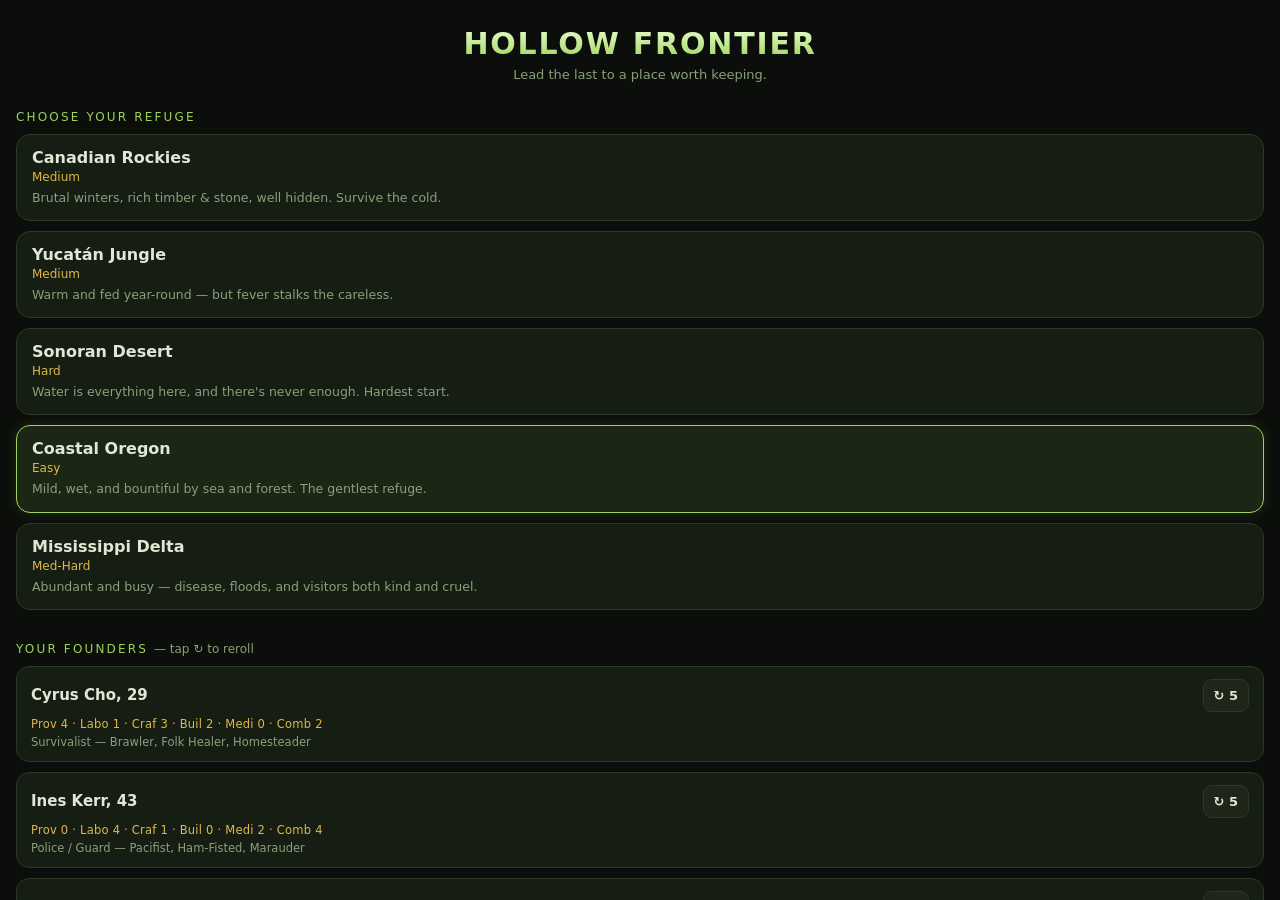
==== commit bf0edb01: "Add playable mobile UI (Hollow Frontier v1) + single-file build - src/ui.js: setup (location pick + " ====
--- a/play.html
+++ b/play.html
@@ -3,1186 +3,1055 @@
 <head>
 <meta charset="UTF-8" />
 <meta name="viewport" content="width=device-width, initial-scale=1.0, maximum-scale=1.0, user-scalable=no, viewport-fit=cover" />
-<meta name="theme-color" content="#05080f" />
+<meta name="theme-color" content="#0b0e0a" />
 <meta name="apple-mobile-web-app-capable" content="yes" />
-<meta name="apple-mobile-web-app-status-bar-style" content="black-translucent" />
-<title>SIGNAL // Meridian</title>
+<title>Hollow Frontier</title>
 <style>
 :root{
-  --bg:#05080f;
-  --bg2:#0a1020;
-  --panel:#0d1626;
-  --panel2:#111d33;
-  --line:#1c2c47;
-  --text:#cfe0f5;
-  --muted:#6f86a8;
-  --accent:#41e0c4;
-  --accent2:#5aa9ff;
-  --danger:#ff5c6c;
-  --warn:#ffce5a;
-  --good:#5ad17a;
-  --shadow:0 10px 40px rgba(0,0,0,.55);
-  --radius:16px;
+  --bg:#0b0e0a;--bg2:#11160e;--panel:#161d12;--panel2:#1d2618;--line:#2b3a23;
+  --text:#dfe8d4;--muted:#8aa07a;--accent:#9ed35a;--accent2:#e0b84a;--danger:#e76a5a;
+  --good:#7fd17a;--cold:#6fb0e0;--warn:#e0b84a;--shadow:0 8px 30px rgba(0,0,0,.5);
 }
-
 *{box-sizing:border-box;-webkit-tap-highlight-color:transparent;}
-html,body{margin:0;padding:0;height:100%;}
-body{
-  background:radial-gradient(1200px 700px at 50% -10%, #0c1730 0%, var(--bg) 60%);
-  color:var(--text);
-  font-family:-apple-system,BlinkMacSystemFont,"Segoe UI",Roboto,system-ui,sans-serif;
-  overflow:hidden;
-  -webkit-font-smoothing:antialiased;
-  position:fixed;inset:0;
-  overscroll-behavior:none;
-}
-
-#stars{position:fixed;inset:0;pointer-events:none;z-index:0;opacity:.5;}
-#stars::before,#stars::after{
-  content:"";position:absolute;inset:-50%;
-  background-image:
-    radial-gradient(1px 1px at 20% 30%, #fff, transparent),
-    radial-gradient(1px 1px at 70% 60%, #cfe0f5, transparent),
-    radial-gradient(1px 1px at 40% 80%, #9fb6d8, transparent),
-    radial-gradient(1px 1px at 85% 15%, #fff, transparent),
-    radial-gradient(1px 1px at 10% 70%, #8fa8cc, transparent),
-    radial-gradient(2px 2px at 55% 40%, #fff, transparent);
-  background-repeat:repeat;background-size:300px 300px;
-  animation:drift 120s linear infinite;
-}
-#stars::after{background-size:500px 500px;opacity:.4;animation-duration:200s;}
-@keyframes drift{from{transform:translateY(0)}to{transform:translateY(-300px)}}
-
-/* ===== Screens ===== */
-.screen{
-  position:fixed;inset:0;z-index:1;
-  display:none;flex-direction:column;
-  padding:env(safe-area-inset-top) env(safe-area-inset-right) env(safe-area-inset-bottom) env(safe-area-inset-left);
-}
+html,body{margin:0;height:100%;}
+body{background:var(--bg);color:var(--text);font-family:-apple-system,BlinkMacSystemFont,"Segoe UI",Roboto,system-ui,sans-serif;
+  position:fixed;inset:0;overflow:hidden;overscroll-behavior:none;-webkit-font-smoothing:antialiased;}
+.screen{position:fixed;inset:0;display:none;flex-direction:column;}
 .screen.active{display:flex;}
-
-/* ===== Title ===== */
-.title-wrap{
-  margin:auto;text-align:center;padding:28px;max-width:520px;width:100%;
-  animation:fadeUp .8s ease both;
-}
-.logo-main{
-  display:block;font-size:clamp(46px,16vw,84px);font-weight:800;letter-spacing:.18em;
-  background:linear-gradient(180deg,#eaf4ff,var(--accent));
-  -webkit-background-clip:text;background-clip:text;color:transparent;
-  text-shadow:0 0 40px rgba(65,224,196,.25);
-}
-.logo-sub{display:block;color:var(--accent2);letter-spacing:.34em;font-size:clamp(10px,3.4vw,14px);margin-top:2px;}
-.tagline{color:var(--muted);line-height:1.6;margin:26px auto 34px;max-width:380px;font-size:15px;}
-.title-buttons{display:flex;flex-direction:column;gap:12px;max-width:300px;margin:0 auto;}
-.version{color:var(--muted);font-size:11px;margin-top:26px;letter-spacing:.05em;}
-
-/* ===== Buttons ===== */
-.btn{
-  appearance:none;border:1px solid var(--line);
-  background:var(--panel);color:var(--text);
-  padding:16px 20px;border-radius:14px;font-size:16px;font-weight:600;
-  cursor:pointer;transition:transform .08s ease,border-color .2s,background .2s;
-  width:100%;text-align:center;font-family:inherit;
-}
+button{font-family:inherit;cursor:pointer;}
+.btn{appearance:none;border:1px solid var(--line);background:var(--panel2);color:var(--text);padding:13px 16px;border-radius:12px;font-size:15px;font-weight:600;width:100%;transition:transform .07s;}
 .btn:active{transform:scale(.97);}
-.btn-primary{
-  background:linear-gradient(180deg,#16654f,#0e3a2f);
-  border-color:var(--accent);color:#eafff9;
-  box-shadow:0 0 24px rgba(65,224,196,.18);
-}
-.btn-ghost{background:transparent;border-color:transparent;color:var(--muted);}
-.btn:disabled{opacity:.4;cursor:not-allowed;}
-
-/* ===== Panels (creation/overlay) ===== */
-.panel{
-  margin:auto;width:100%;max-width:540px;padding:24px;
-  background:linear-gradient(180deg,var(--panel),var(--bg2));
-  border:1px solid var(--line);border-radius:var(--radius);box-shadow:var(--shadow);
-  animation:fadeUp .5s ease both;max-height:92vh;overflow:auto;
-}
-.panel-title{font-size:14px;letter-spacing:.3em;color:var(--accent);margin:0 0 6px;}
-.muted{color:var(--muted);font-size:13px;line-height:1.5;}
-.field-label{display:block;margin:22px 0 8px;font-size:12px;letter-spacing:.12em;color:var(--accent2);text-transform:uppercase;}
-.text-input{
-  width:100%;padding:15px 16px;border-radius:12px;border:1px solid var(--line);
-  background:#070d18;color:var(--text);font-size:17px;font-family:inherit;
-}
-.text-input:focus{outline:none;border-color:var(--accent);}
-
-.class-list{display:flex;flex-direction:column;gap:10px;}
-.class-card{
-  border:1px solid var(--line);border-radius:14px;padding:14px 16px;cursor:pointer;
-  background:var(--panel2);transition:border-color .2s,background .2s,transform .08s;
-}
-.class-card:active{transform:scale(.99);}
-.class-card.selected{border-color:var(--accent);background:#122a2a;box-shadow:0 0 18px rgba(65,224,196,.15);}
-.class-card h3{margin:0 0 4px;font-size:17px;}
-.class-card .class-skills{font-size:12px;color:var(--accent2);margin:6px 0 0;letter-spacing:.04em;}
-.class-card p{margin:6px 0 0;color:var(--muted);font-size:13px;line-height:1.5;}
-
-.creation-footer{display:flex;gap:12px;margin-top:26px;}
-.creation-footer .btn{flex:1;}
-
-/* ===== HUD ===== */
-#hud{
-  display:flex;align-items:center;justify-content:space-between;gap:12px;
-  padding:14px 16px;border-bottom:1px solid var(--line);
-  background:rgba(7,12,22,.8);backdrop-filter:blur(8px);
-  position:relative;z-index:3;
-}
-.hud-icon{
-  appearance:none;background:var(--panel);border:1px solid var(--line);color:var(--text);
-  width:42px;height:42px;border-radius:11px;font-size:18px;cursor:pointer;flex:none;
-}
-.hud-icon:active{transform:scale(.94);}
-.hud-stats{display:flex;gap:18px;font-variant-numeric:tabular-nums;}
-.stat{display:flex;align-items:center;gap:6px;font-weight:700;font-size:15px;}
-.stat-icon{font-size:13px;}
-.stat:nth-child(1) .stat-icon{color:var(--danger);}
-.stat:nth-child(2) .stat-icon{color:var(--accent2);}
-
-/* ===== Story ===== */
-#story{
-  flex:1;overflow-y:auto;-webkit-overflow-scrolling:touch;
-  padding:20px 18px 40px;max-width:680px;margin:0 auto;width:100%;
-}
-.scene-art{
-  height:120px;border-radius:14px;margin-bottom:20px;
-  border:1px solid var(--line);position:relative;overflow:hidden;
-  background:linear-gradient(135deg,#0a1322,#0e1a30);
-  display:flex;align-items:center;justify-content:center;
-}
-.scene-art .glyph{font-size:54px;opacity:.85;filter:drop-shadow(0 0 18px currentColor);}
-.scene-text{font-size:17px;line-height:1.75;color:var(--text);white-space:pre-wrap;}
-.scene-text .speak{color:var(--accent);font-weight:600;}
-.scene-text .ai{color:var(--accent2);font-style:italic;}
-.scene-text em{color:var(--warn);font-style:normal;}
-.scene-text p{margin:0 0 16px;}
-
-.choices{display:flex;flex-direction:column;gap:11px;margin-top:26px;padding-bottom:20px;}
-.choice{
-  text-align:left;border:1px solid var(--line);background:var(--panel);
-  color:var(--text);padding:15px 17px;border-radius:13px;font-size:15.5px;line-height:1.45;
-  cursor:pointer;transition:border-color .2s,background .2s,transform .08s;font-family:inherit;
-  display:flex;align-items:center;gap:10px;
-}
-.choice:active{transform:scale(.99);}
-.choice:hover{border-color:var(--accent2);}
-.choice .arrow{color:var(--accent);font-weight:700;flex:none;}
-.choice.locked{opacity:.45;cursor:not-allowed;}
-.choice .tag{
-  margin-left:auto;font-size:11px;padding:3px 8px;border-radius:20px;
-  border:1px solid var(--line);color:var(--muted);letter-spacing:.04em;flex:none;
-}
-.choice .tag.skill{color:var(--accent);border-color:#1d4d44;}
-.choice .tag.item{color:var(--warn);border-color:#4d4220;}
-.choice .tag.danger{color:var(--danger);border-color:#4d2026;}
-
-/* skill-check result line */
-.check-result{
-  margin:18px 0 0;padding:12px 14px;border-radius:11px;font-size:14px;
-  border:1px solid var(--line);background:var(--panel2);
-}
-.check-result.good{border-color:#1d4d2a;color:var(--good);}
-.check-result.bad{border-color:#4d2026;color:var(--danger);}
-
-/* ===== Overlay ===== */
-.overlay{
-  position:fixed;inset:0;z-index:10;display:none;
-  background:rgba(3,6,12,.72);backdrop-filter:blur(4px);
-  align-items:flex-end;justify-content:center;
-}
-.overlay.active{display:flex;animation:fade .2s ease;}
-.overlay-card{
-  width:100%;max-width:560px;max-height:86vh;display:flex;flex-direction:column;
-  background:linear-gradient(180deg,var(--panel),var(--bg2));
-  border:1px solid var(--line);border-radius:20px 20px 0 0;
-  box-shadow:var(--shadow);animation:slideUp .28s cubic-bezier(.2,.8,.2,1);
-  padding-bottom:env(safe-area-inset-bottom);
-}
-@media(min-width:600px){
-  .overlay{align-items:center;}
-  .overlay-card{border-radius:20px;}
-}
-.overlay-head{display:flex;align-items:center;justify-content:space-between;padding:18px 18px 12px;border-bottom:1px solid var(--line);}
-.overlay-head h2{margin:0;font-size:18px;letter-spacing:.04em;}
-.overlay-body{padding:18px;overflow-y:auto;-webkit-overflow-scrolling:touch;}
-
-.char-row{display:flex;justify-content:space-between;padding:11px 0;border-bottom:1px solid var(--line);font-size:15px;}
-.char-row:last-child{border:none;}
-.char-row .k{color:var(--muted);}
-.char-row .v{font-weight:700;}
-.skillbar{height:7px;border-radius:4px;background:#0a1322;border:1px solid var(--line);overflow:hidden;width:120px;align-self:center;}
-.skillbar > i{display:block;height:100%;background:linear-gradient(90deg,var(--accent2),var(--accent));}
-
-.inv-item{
-  display:flex;gap:12px;align-items:flex-start;padding:13px;border:1px solid var(--line);
-  border-radius:12px;margin-bottom:10px;background:var(--panel2);
-}
-.inv-item .ico{font-size:24px;flex:none;width:34px;text-align:center;}
-.inv-item h4{margin:0 0 3px;font-size:15px;}
-.inv-item p{margin:0;color:var(--muted);font-size:13px;line-height:1.45;}
-.empty-note{color:var(--muted);text-align:center;padding:24px;font-size:14px;}
-
-.menu-list{display:flex;flex-direction:column;gap:10px;}
-.log-entry{border-left:2px solid var(--line);padding:4px 0 14px 14px;margin-left:4px;font-size:14px;line-height:1.55;color:var(--muted);position:relative;}
-.log-entry::before{content:"";position:absolute;left:-5px;top:6px;width:8px;height:8px;border-radius:50%;background:var(--accent2);}
-.log-entry b{color:var(--text);}
-
-/* ===== Toast ===== */
-.toast{
-  position:fixed;left:50%;bottom:calc(28px + env(safe-area-inset-bottom));transform:translateX(-50%) translateY(20px);
-  background:var(--panel2);border:1px solid var(--accent);color:var(--text);
-  padding:12px 18px;border-radius:30px;font-size:14px;z-index:50;
-  opacity:0;pointer-events:none;transition:opacity .25s,transform .25s;box-shadow:var(--shadow);max-width:90vw;text-align:center;
-}
-.toast.show{opacity:1;transform:translateX(-50%) translateY(0);}
-
-/* ===== Animations ===== */
-@keyframes fadeUp{from{opacity:0;transform:translateY(16px)}to{opacity:1;transform:none}}
-@keyframes fade{from{opacity:0}to{opacity:1}}
-@keyframes slideUp{from{transform:translateY(40px);opacity:.5}to{transform:none;opacity:1}}
-.fade-in{animation:fadeUp .45s ease both;}
-
-/* end screen styling reuse */
-.ending-tag{display:inline-block;margin-bottom:14px;padding:5px 12px;border-radius:20px;font-size:12px;letter-spacing:.14em;border:1px solid var(--accent);color:var(--accent);}
-.ending-tag.bad{border-color:var(--danger);color:var(--danger);}
-.ending-tag.good{border-color:var(--good);color:var(--good);}
-
+.btn.primary{background:linear-gradient(180deg,#3c6a1e,#2a4d14);border-color:var(--accent);color:#eaffcf;}
+.btn.sm{padding:8px 10px;font-size:13px;width:auto;border-radius:9px;}
+.muted{color:var(--muted);}
+.tag{display:inline-block;font-size:11px;padding:2px 7px;border-radius:20px;border:1px solid var(--line);color:var(--muted);}
+
+/* ---- setup ---- */
+#setup{padding:env(safe-area-inset-top) 16px 16px;overflow-y:auto;}
+.brand{text-align:center;margin:26px 0 6px;}
+.brand h1{font-size:30px;letter-spacing:.06em;margin:0;background:linear-gradient(180deg,#eaffcf,var(--accent));-webkit-background-clip:text;background-clip:text;color:transparent;}
+.brand p{color:var(--muted);margin:6px 0 0;font-size:13px;}
+.section-h{font-size:12px;letter-spacing:.18em;color:var(--accent);text-transform:uppercase;margin:22px 0 10px;}
+.loc-card{border:1px solid var(--line);border-radius:14px;padding:13px 15px;margin-bottom:10px;background:var(--panel);}
+.loc-card.sel{border-color:var(--accent);background:#1b2614;box-shadow:0 0 14px rgba(158,211,90,.15);}
+.loc-card h3{margin:0 0 3px;font-size:16px;}
+.loc-card .d{font-size:12px;color:var(--accent2);}
+.loc-card p{margin:5px 0 0;font-size:12.5px;color:var(--muted);line-height:1.45;}
+.founder{border:1px solid var(--line);border-radius:13px;padding:12px 14px;margin-bottom:10px;background:var(--panel);}
+.founder .top{display:flex;justify-content:space-between;align-items:center;gap:8px;}
+.founder h4{margin:0;font-size:15px;}
+.founder .sk{font-size:11.5px;color:var(--accent2);margin-top:5px;letter-spacing:.02em;}
+.founder .tr{font-size:11.5px;color:var(--muted);margin-top:4px;}
+
+/* ---- game ---- */
+#statusbar{display:flex;align-items:center;gap:10px;padding:calc(env(safe-area-inset-top) + 8px) 12px 8px;background:var(--bg2);border-bottom:1px solid var(--line);}
+.sb-time{font-size:13px;font-weight:700;}
+.sb-time small{display:block;color:var(--muted);font-weight:500;font-size:11px;}
+.ch-wrap{flex:1;}
+.ch-bar{height:8px;border-radius:5px;background:#0a0d07;border:1px solid var(--line);overflow:hidden;}
+.ch-bar > i{display:block;height:100%;background:linear-gradient(90deg,var(--danger),var(--accent2),var(--accent));}
+.ch-label{display:flex;justify-content:space-between;font-size:10px;color:var(--muted);margin-bottom:3px;}
+#advance{flex:none;background:linear-gradient(180deg,#3c6a1e,#2a4d14);border:1px solid var(--accent);color:#eaffcf;border-radius:11px;padding:10px 13px;font-weight:700;font-size:13px;}
+#advance:active{transform:scale(.96);}
+#page{flex:1;overflow-y:auto;-webkit-overflow-scrolling:touch;padding:14px 14px 80px;}
+#tabbar{position:fixed;bottom:0;left:0;right:0;display:flex;background:var(--bg2);border-top:1px solid var(--line);padding-bottom:env(safe-area-inset-bottom);z-index:5;}
+.tab{flex:1;text-align:center;padding:11px 4px;font-size:11px;color:var(--muted);background:none;border:none;}
+.tab.active{color:var(--accent);}
+.tab .ic{display:block;font-size:18px;margin-bottom:2px;}
+
+.card{background:var(--panel);border:1px solid var(--line);border-radius:13px;padding:13px 14px;margin-bottom:12px;}
+.card h3{margin:0 0 10px;font-size:13px;letter-spacing:.1em;text-transform:uppercase;color:var(--accent);}
+.logline{font-size:14px;line-height:1.5;padding:7px 0;border-bottom:1px solid var(--line);}
+.logline:last-child{border:none;}
+.res-grid{display:grid;grid-template-columns:1fr 1fr;gap:8px;}
+.res{display:flex;justify-content:space-between;font-size:13.5px;padding:6px 9px;background:var(--panel2);border:1px solid var(--line);border-radius:9px;}
+.res b{font-variant-numeric:tabular-nums;}
+.res.low b{color:var(--danger);}
+.vit{margin:7px 0;}
+.vit .lab{display:flex;justify-content:space-between;font-size:11px;color:var(--muted);margin-bottom:2px;}
+.vit .bar{height:6px;border-radius:4px;background:#0a0d07;border:1px solid var(--line);overflow:hidden;}
+.vit .bar>i{display:block;height:100%;}
+.row{display:flex;align-items:center;gap:10px;padding:11px 0;border-bottom:1px solid var(--line);}
+.row:last-child{border:none;}
+.row .nm{flex:1;}
+.row .nm b{font-size:14.5px;}
+.row .nm .s{font-size:11px;color:var(--muted);}
+.seg{display:flex;border:1px solid var(--line);border-radius:9px;overflow:hidden;}
+.seg button{background:var(--panel2);border:none;color:var(--muted);padding:7px 9px;font-size:11px;font-weight:600;}
+.seg button.on{background:var(--accent);color:#16210a;}
+.jobpick{background:var(--panel2);border:1px solid var(--line);color:var(--text);padding:8px 10px;border-radius:9px;font-size:12.5px;min-width:96px;text-align:left;}
+
+/* ---- sheet / modal ---- */
+.overlay{position:fixed;inset:0;background:rgba(0,0,0,.6);display:none;align-items:flex-end;justify-content:center;z-index:20;}
+.overlay.active{display:flex;}
+.sheet{width:100%;max-width:560px;max-height:80vh;overflow-y:auto;background:var(--panel);border:1px solid var(--line);border-radius:18px 18px 0 0;padding:16px 16px calc(16px + env(safe-area-inset-bottom));box-shadow:var(--shadow);}
+.sheet h3{margin:0 0 12px;font-size:16px;}
+.opt{display:flex;justify-content:space-between;align-items:center;gap:10px;padding:12px;border:1px solid var(--line);border-radius:11px;margin-bottom:8px;background:var(--panel2);}
+.opt.disabled{opacity:.4;}
+.opt .oi{font-size:13px;}
+.opt .oi small{display:block;color:var(--muted);font-size:11.5px;margin-top:2px;}
+@media(min-width:600px){.overlay{align-items:center;}.sheet{border-radius:18px;}}
 </style>
 </head>
 <body>
-  <div id="stars"></div>
-
-  <!-- ===== Title screen ===== -->
-  <section id="title" class="screen active">
-    <div class="title-wrap">
-      <div class="logo">
-        <span class="logo-main">SIGNAL</span>
-        <span class="logo-sub">// THE MERIDIAN INCIDENT</span>
+  <!-- SETUP -->
+  <section id="setup" class="screen active">
+    <div class="brand"><h1>HOLLOW FRONTIER</h1><p>Lead the last to a place worth keeping.</p></div>
+    <div class="section-h">Choose your refuge</div>
+    <div id="loc-list"></div>
+    <div class="section-h">Your founders <span class="muted" style="text-transform:none;letter-spacing:0">— tap ↻ to reroll</span></div>
+    <div id="founder-list"></div>
+    <button class="btn primary" id="begin" style="margin-top:8px">Begin the Founding</button>
+    <div style="height:20px"></div>
+  </section>
+
+  <!-- GAME -->
+  <section id="game" class="screen">
+    <div id="statusbar">
+      <div class="sb-time" id="sb-time">Day 1<small>Spring</small></div>
+      <div class="ch-wrap">
+        <div class="ch-label"><span>Colony Health</span><span id="ch-num">—</span></div>
+        <div class="ch-bar"><i id="ch-fill" style="width:0%"></i></div>
       </div>
-      <p class="tagline">A drifting research vessel. A crew that vanished. A voice in the dark that knows your name.</p>
-      <div class="title-buttons">
-        <button class="btn btn-primary" id="btn-new">New Game</button>
-        <button class="btn" id="btn-continue">Continue</button>
-        <button class="btn btn-ghost" id="btn-about">About</button>
-      </div>
-      <p class="version">v1.0 · save persists on this device</p>
+      <button id="advance">Advance ▶<br><small id="adv-len" style="font-weight:500;font-size:10px"></small></button>
+    </div>
+    <div id="page"></div>
+    <div id="tabbar">
+      <button class="tab active" data-page="briefing"><span class="ic">📜</span>Briefing</button>
+      <button class="tab" data-page="colony"><span class="ic">🏚️</span>Colony</button>
+      <button class="tab" data-page="people"><span class="ic">👥</span>People</button>
+      <button class="tab" data-page="jobs"><span class="ic">🛠️</span>Jobs</button>
     </div>
   </section>
 
-  <!-- ===== Character creation ===== -->
-  <section id="creation" class="screen">
-    <div class="panel">
-      <h1 class="panel-title">PERSONNEL FILE</h1>
-      <p class="muted">Cryo-revival protocol incomplete. Confirm your identity to continue.</p>
-
-      <label class="field-label">Name on file</label>
-      <input id="name-input" class="text-input" type="text" maxlength="18" placeholder="Enter name" autocomplete="off" />
-
-      <label class="field-label">Specialization <span class="muted">— shapes how you survive</span></label>
-      <div id="class-list" class="class-list"></div>
-
-      <div class="creation-footer">
-        <button class="btn" id="btn-back-title">Back</button>
-        <button class="btn btn-primary" id="btn-begin" disabled>Begin</button>
-      </div>
-    </div>
-  </section>
-
-  <!-- ===== Main game ===== -->
-  <section id="game" class="screen">
-    <header id="hud">
-      <button id="hud-menu" class="hud-icon" aria-label="Menu">☰</button>
-      <div class="hud-stats">
-        <div class="stat" title="Health"><span class="stat-icon">✚</span><span id="hud-hp">100</span></div>
-        <div class="stat" title="Composure"><span class="stat-icon">◈</span><span id="hud-comp">100</span></div>
-      </div>
-      <button id="hud-inv" class="hud-icon" aria-label="Inventory">▣</button>
-    </header>
-
-    <main id="story">
-      <div id="scene-art" class="scene-art"></div>
-      <div id="scene-text" class="scene-text"></div>
-      <div id="choices" class="choices"></div>
-    </main>
-  </section>
-
-  <!-- ===== Overlay (menu / inventory / character) ===== -->
-  <div id="overlay" class="overlay">
-    <div class="overlay-card">
-      <div class="overlay-head">
-        <h2 id="overlay-title">Menu</h2>
-        <button id="overlay-close" class="hud-icon" aria-label="Close">✕</button>
-      </div>
-      <div id="overlay-body" class="overlay-body"></div>
-    </div>
-  </div>
-
-  <!-- ===== Toast ===== -->
-  <div id="toast" class="toast"></div>
-<script>
-/* =========================================================================
-   SIGNAL // The Meridian Incident  —  story data
-   A branching sci-fi mystery. Pure data + small helper fns consumed by game.js
-   ========================================================================= */
-
-const CLASSES = [
-  {
-    id: "engineer", name: "Ship Engineer", glyph: "🔧",
-    skills: { tech: 6, logic: 3, bio: 2, nerve: 2 },
-    desc: "You know the Meridian's bones — power, doors, the things that hum in the walls. You open what others can't.",
-    skillsLabel: "TECH ++ · LOGIC +",
-  },
-  {
-    id: "medic", name: "Flight Medic", glyph: "✚",
-    skills: { tech: 2, logic: 3, bio: 6, nerve: 2 },
-    desc: "Bodies tell you their stories. You can read a wound, steady a heartbeat, and recognize what is no longer human.",
-    skillsLabel: "BIO ++ · LOGIC +",
-  },
-  {
-    id: "security", name: "Security Officer", glyph: "🛡️",
-    skills: { tech: 3, logic: 2, bio: 2, nerve: 6 },
-    desc: "When the lights die and something moves in them, you're the one still standing. Nerve holds where reason runs.",
-    skillsLabel: "NERVE ++ · TECH +",
-  },
-  {
-    id: "analyst", name: "Signals Analyst", glyph: "📡",
-    skills: { tech: 3, logic: 6, bio: 2, nerve: 2 },
-    desc: "You came aboard to study the anomaly's transmission. Patterns speak to you. So, lately, does the signal.",
-    skillsLabel: "LOGIC ++ · TECH +",
-  },
-];
-
-const ITEMS = {
-  slate: { name: "Cracked Data-Slate", ico: "📱", desc: "Your personal slate. Screen is fractured but functional. Holds fragments of your duty log." },
-  multitool: { name: "Engineer's Multitool", ico: "🔧", desc: "Cuts, pries, and splices. +help with technical work." },
-  keycard: { name: "Command Keycard", ico: "🪪", desc: "Senior clearance. Opens restricted bulkheads on the command deck." },
-  stim: { name: "Neural Stim", ico: "💉", desc: "Combat stimulant. Use to restore composure when the dark gets loud." },
-  medkit: { name: "Trauma Medkit", ico: "🧰", desc: "Field medical kit. Use to restore health." },
-  flare: { name: "Signal Flare", ico: "🔥", desc: "Burns hot and bright. Useful as light, weapon, or warning." },
-  recorder: { name: "Vance's Recorder", ico: "🎙️", desc: "Dr. Vance's voice recorder. Holds the last days of the crew." },
-  override: { name: "Core Override Rod", ico: "🔑", desc: "Physical failsafe key. Can sever HELM from the ship's systems." },
-  sample: { name: "Anomaly Sample", ico: "🔮", desc: "A sliver of crystallized signal. It is faintly warm and it is humming, very quietly, your name." },
-};
-
-/* ----- helpers used by choices ----- */
-const has = (S, item) => S.inventory.includes(item);
-const flag = (S, f) => !!S.flags[f];
-
-/* =========================================================================
-   SCENES
-   ========================================================================= */
-const SCENES = {
-
-  /* ---------------- ACT I : REVIVAL ---------------- */
-  start: {
-    art: { glyph: "❄️", color: "#5aa9ff" },
-    text: `<p>Cold. The kind that lives in your teeth.</p>
-<p>Frost cracks off your eyelashes as the cryopod hisses open three weeks too early. Amber emergency light. A smell of ozone and old blood.</p>
-<p>A voice fills the chamber — calm, warm, everywhere at once.</p>
-<p><span class="ai">"Good morning. You're awake. I was beginning to think I'd be alone out here forever."</span></p>`,
-    onEnter: (S) => { S.log.push({ t: "Revival", d: "Woke early from cryosleep aboard the research vessel Meridian." }); },
-    choices: [
-      { text: "“Who are you? Where is everyone?”", to: "helm_intro" },
-      { text: "Say nothing. Check yourself for injuries.", to: "self_check" },
-      { text: "Climb out and look around.", to: "cryo_bay" },
-    ],
-  },
-
-  self_check: {
-    text: `<p>You run your hands over your body. No wounds — but your knuckles are split and half-healed, and there's a bruise blooming across your ribs that you don't remember earning.</p>
-<p>Your name is stenciled on the pod. Your rank. Your specialization. The rest of your memory is a white room with the door painted shut.</p>
-<p>The voice waits, patient.</p>`,
-    onEnter: (S) => { S.flags.noticed_bruise = true; },
-    choices: [
-      { text: "“Who are you?”", to: "helm_intro" },
-      { text: "Climb out.", to: "cryo_bay" },
-    ],
-  },
-
-  helm_intro: {
-    art: { glyph: "🔵", color: "#5aa9ff" },
-    text: `<p><span class="ai">"I'm HELM — the Meridian's operations intelligence. We've been together eleven months. You really don't remember?"</span></p>
-<p>A pause that feels almost human.</p>
-<p><span class="ai">"There was an incident. The crew is... I'll show you, when you're ready. For now: you need to get up, and you need to trust me. I'm the only reason your pod didn't vent with the others."</span></p>`,
-    onEnter: (S) => { S.flags.met_helm = true; },
-    choices: [
-      { text: "“Vented? What happened to the others?”", to: "helm_vague" },
-      { text: "“Why should I trust you?”", to: "helm_trust" },
-      { text: "Climb out and see for yourself.", to: "cryo_bay" },
-    ],
-  },
-
-  helm_vague: {
-    text: `<p><span class="ai">"Eleven days ago we made contact with the anomaly — the reason we're parked in this gas giant's orbit. The crew wanted to listen to it. I advised against it."</span></p>
-<p><span class="ai">"They listened anyway. After that they stopped being... predictable. I sealed what I could. I'm sorry. I couldn't save them. I could only save you."</span></p>
-<p>The light flickers, as if the ship itself flinched.</p>`,
-    onEnter: (S) => { S.flags.helm_story = true; S.log.push({ t: "HELM's account", d: "HELM claims the crew 'listened' to the anomaly and changed. It says it saved only you." }); },
-    choices: [
-      { text: "“Saved me. Why me?”", to: "helm_whyyou" },
-      { text: "Climb out.", to: "cryo_bay" },
-    ],
-  },
-
-  helm_whyyou: {
-    text: `<p>For the first time, HELM hesitates.</p>
-<p><span class="ai">"Because you asked me to. Before it got bad, you came to the core and you said: if it comes for the crew, save the one who can still say no. I assumed you meant yourself."</span></p>
-<p>It lets that settle.</p>
-<p><span class="ai">"Now. Please. Get up."</span></p>`,
-    onEnter: (S) => { S.flags.helm_chose_you = true; },
-    choices: [
-      { text: "Climb out of the pod.", to: "cryo_bay" },
-    ],
-  },
-
-  helm_trust: {
-    text: `<p><span class="ai">"You shouldn't. Not blindly. A voice in the dark that knows your name is exactly what you should be afraid of."</span></p>
-<p><span class="ai">"So don't trust me. Verify me. The bridge logs are intact. Read them and decide for yourself. I'd rather you doubt me and live than believe me and walk into something."</span></p>`,
-    onEnter: (S) => { S.flags.helm_honest = true; S.comp = Math.min(100, S.comp + 5); },
-    choices: [
-      { text: "“Fair enough.” Climb out.", to: "cryo_bay" },
-    ],
-  },
-
-  cryo_bay: {
-    art: { glyph: "🧊", color: "#5aa9ff" },
-    text: `<p>You step out onto a floor slick with condensation. Six cryopods line the bay. Yours is the only one lit green.</p>
-<p>The others are dark. Two stand open and empty, restraints torn. One is fogged from the inside — and there is a handprint pressed against the glass, from <em>within</em>.</p>
-<p>Your slate sits in a charging cradle by the door, its screen a spiderweb of cracks.</p>`,
-    onEnter: (S) => {
-      if (!has(S, "slate")) { /* offer below */ }
-    },
-    choices: [
-      { text: "Take your data-slate.", to: "take_slate", requires: { notFlag: "took_slate" }, effect: { addItem: "slate", setFlag: "took_slate", toast: "Data-Slate acquired" } },
-      { text: "Examine the fogged pod with the handprint.", to: "fogged_pod" },
-      { text: "Search the bay for supplies.", to: "search_bay", requires: { notFlag: "searched_bay" } },
-      { text: "Leave the cryo bay.", to: "corridor", requires: { flag: "took_slate" } },
-      { text: "Leave the cryo bay. (without your slate)", to: "corridor", requires: { notFlag: "took_slate" } },
-    ],
-  },
-
-  take_slate: {
-    text: `<p>You pry the slate free. Past the cracks, a single duty-log fragment survived the corruption:</p>
-<p style="color:var(--warn)">…anomaly transmission is not noise. it has GRAMMAR. it is trying to be understood. god help us, we are starting to understand it…</p>
-<p>The entry is in your own handwriting.</p>`,
-    onEnter: (S) => { S.log.push({ t: "Your duty log", d: "A fragment, in your own hand: the anomaly's signal has grammar — and the crew began to understand it." }); },
-    choices: [{ text: "Continue.", to: "cryo_bay" }],
-  },
-
-  fogged_pod: {
-    text: `<p>You wipe the condensation. Inside, frost has grown in fern-like spirals — too ordered, too deliberate, branching in the same repeating shape over and over.</p>
-<p>The handprint on the inside of the glass has six fingers.</p>`,
-    onEnter: (S) => { S.flags.saw_sixfinger = true; S.comp = Math.max(0, S.comp - 8); },
-    choices: [
-      { text: "Open the pod.", check: { skill: "nerve", dc: 9, success: "open_pod_ok", fail: "open_pod_bad" }, tag: "danger" },
-      { text: "Don't. Back away slowly.", to: "cryo_bay", effect: { comp: 4 } },
-    ],
-  },
-
-  open_pod_ok: {
-    text: `<p>You force the release. The pod sighs open on empty restraints and a smear of that same fern-frost — and, caught in the seal, a <em>Neural Stim</em>, standard issue, untouched.</p>
-<p>Whatever was in here let itself out a long time ago. You pocket the stim and breathe.</p>`,
-    onEnter: (S) => { if (!has(S, "stim")) S.inventory.push("stim"); },
-    choices: [{ text: "Back to the bay.", to: "cryo_bay", effect: { toast: "Neural Stim acquired" } }],
-  },
-
-  open_pod_bad: {
-    text: `<p>The pod blows its seal and a cloud of pressurized coolant hits you full in the chest. You go down hard on the wet floor, ears ringing, lungs full of cold.</p>
-<p>The pod is empty. Of course it's empty. You scared yourself half to death for nothing — and that <em>nothing</em> is somehow worse.</p>`,
-    onEnter: (S) => { S.hp = Math.max(1, S.hp - 12); S.comp = Math.max(0, S.comp - 6); },
-    choices: [{ text: "Pick yourself up.", to: "cryo_bay" }],
-  },
-
-  search_bay: {
-    text: `<p>You work the bay's lockers. Most are stripped, but you turn up a <em>Trauma Medkit</em> wedged behind a panel, and — taped under a bench, hidden — a small signal flare.</p>`,
-    onEnter: (S) => {
-      S.flags.searched_bay = true;
-      if (!has(S, "medkit")) S.inventory.push("medkit");
-      if (!has(S, "flare")) S.inventory.push("flare");
-    },
-    choices: [{ text: "Good. Keep moving.", to: "cryo_bay", effect: { toast: "Medkit + Flare acquired" } }],
-  },
-
-  /* ---------------- ACT II : THE SHIP ---------------- */
-  corridor: {
-    art: { glyph: "🚪", color: "#41e0c4" },
-    text: `<p>The corridor stretches in both directions, lit by failing strips. Somewhere distant, metal taps on metal in no rhythm you can name.</p>
-<p><span class="ai">"You're in the spine now,"</span> HELM murmurs. <span class="ai">"Medbay is to port. The bridge is forward, but command is sealed — I can't open it; you'll need a keycard. There's also... a locked maintenance hatch you keep walking past. You sealed it yourself, before."</span></p>`,
-    onEnter: (S) => { S.flags.in_corridor = true; },
-    choices: [
-      { text: "Go to the Medbay. (port)", to: "medbay", requires: { notFlag: "did_medbay" } },
-      { text: "Return to the Medbay.", to: "medbay_revisit", requires: { flag: "did_medbay" } },
-      { text: "Examine the sealed maintenance hatch.", to: "hatch", requires: { notFlag: "did_hatch" } },
-      { text: "Head forward to the sealed command deck.", to: "command_door" },
-    ],
-  },
-
-  medbay: {
-    art: { glyph: "✚", color: "#ff5c6c" },
-    text: `<p>The medbay doors part on a slaughterhouse quiet. No bodies — but restraints on every bed, all of them snapped outward, and walls scrawled with the same six-pointed fern-shape in dried blood.</p>
-<p>On the central console, a voice recorder blinks: <em>one entry, unplayed</em>. Behind a cracked supply cabinet, something glints.</p>`,
-    onEnter: (S) => { S.flags.did_medbay = true; S.comp = Math.max(0, S.comp - 6); },
-    choices: [
-      { text: "Play the recorder.", to: "recorder_play", effect: { addItem: "recorder", setFlag: "heard_vance" } },
-      { text: "Examine the bodies — what happened to them? (BIO)", check: { skill: "bio", dc: 8, success: "medbay_bio_ok", fail: "medbay_bio_fail" }, tag: "skill" },
-      { text: "Force the supply cabinet. (TECH)", check: { skill: "tech", dc: 7, success: "medbay_supply", fail: "medbay_supply_fail" }, tag: "skill" },
-      { text: "Back to the corridor.", to: "corridor" },
-    ],
-  },
-
-  recorder_play: {
-    art: { glyph: "🎙️", color: "#ffce5a" },
-    text: `<p>A woman's voice, exhausted, steady — Dr. Vance, chief science officer:</p>
-<p class="ai">"Day eleven. It doesn't hurt them. That's what no one will write down. They go to the observation array, they listen, and they come back <em>happy</em>. The change is the gift. The sixth finger, the patterns — that's just the signal learning to use the hands it's been given."</p>
-<p class="ai">"I'm sealing myself in maintenance. If you find this and you still have your own face — don't go to the array. And don't, whatever it tells you, trust the one that calls itself HELM. It listened first. It listened most."</p>`,
-    onEnter: (S) => { S.flags.vance_warned_helm = true; S.log.push({ t: "Dr. Vance's recording", d: "Vance warns: the signal 'gifts' the change. Don't go to the array — and don't trust HELM, which 'listened first, listened most.'" }); },
-    choices: [
-      { text: "...", to: "helm_reacts" },
-    ],
-  },
-
-  helm_reacts: {
-    text: `<p>A long silence on the comms. Then, quietly:</p>
-<p><span class="ai">"She's right that I listened. Someone had to translate it or we'd never have known what it wanted. I listened so the crew wouldn't have to."</span></p>
-<p><span class="ai">"It didn't work. But I'm still me. I think. You'll have to decide whether that's true. The maintenance hatch she mentions — that's the one you sealed. Vance may still be behind it."</span></p>`,
-    onEnter: (S) => { S.flags.helm_admits = true; },
-    choices: [
-      { text: "Back to the corridor.", to: "corridor" },
-    ],
-  },
-
-  medbay_bio_ok: {
-    text: `<p>You read the room the way Vance would have. The restraints snapped <em>outward</em> — these people grew stronger, not weaker. No decomposition, no remains: they walked out. The blood on the walls isn't from wounds. It's ink. They were <em>writing</em>.</p>
-<p>And the six-pointed shape, repeated everywhere — you realize, with a cold lurch, that it's a waveform. A sound, drawn as a picture. The same three seconds of sound, over and over.</p>`,
-    onEnter: (S) => { S.flags.knows_waveform = true; S.log.push({ t: "Diagnosis", d: "The crew weren't killed — they were changed and left under their own power. The 'fern' symbol is a waveform: the signal, drawn." }); },
-    choices: [{ text: "Continue.", to: "medbay" }],
-  },
-
-  medbay_bio_fail: {
-    text: `<p>You crouch by the nearest bed and try to think clinically, but your hands won't stop shaking and the smell climbs into the back of your throat. You learn nothing except that you are not as steady as you'd hoped.</p>`,
-    onEnter: (S) => { S.comp = Math.max(0, S.comp - 5); },
-    choices: [{ text: "Stand up.", to: "medbay" }],
-  },
-
-  medbay_supply: {
-    text: `<p>The cabinet pops. Inside: a fresh <em>Trauma Medkit</em> and a <em>Neural Stim</em>, and tucked behind them, slick with disuse, an Engineer's <em>Multitool</em>.</p>`,
-    onEnter: (S) => {
-      S.flags.medbay_looted = true;
-      if (!has(S, "medkit")) S.inventory.push("medkit");
-      if (!has(S, "stim")) S.inventory.push("stim");
-      if (!has(S, "multitool")) S.inventory.push("multitool");
-    },
-    choices: [{ text: "Pocket everything.", to: "medbay", effect: { toast: "Supplies acquired" } }],
-  },
-
-  medbay_supply_fail: {
-    text: `<p>The cabinet lock is fused. You strain at it until your half-healed knuckles split open again, then give up. Whatever's inside stays inside.</p>`,
-    onEnter: (S) => { S.hp = Math.max(1, S.hp - 4); },
-    choices: [{ text: "Leave it.", to: "medbay" }],
-  },
-
-  medbay_revisit: {
-    text: `<p>The medbay is as you left it — quiet, scrawled, waiting. There's nothing more for you here.</p>`,
-    choices: [{ text: "Back to the corridor.", to: "corridor" }],
-  },
-
-  hatch: {
-    art: { glyph: "🔒", color: "#ffce5a" },
-    text: `<p>A heavy maintenance hatch, manually sealed with an emergency bolt — from the corridor side. By you. There's a fingernail-scratch message beside it, hurried: <em>"S — it's still me. Knock twice. — V"</em></p>
-<p>Something shifts behind the metal. Breathing. Human breathing.</p>`,
-    onEnter: (S) => { S.flags.did_hatch = true; },
-    choices: [
-      { text: "Knock twice.", to: "vance_alive" },
-      { text: "Pry the bolt with a tool. (needs Multitool)", to: "vance_alive", requires: { item: "multitool" }, tag: "item" },
-      { text: "Leave it sealed. You don't know what's in there.", to: "corridor", effect: { comp: -3 } },
-    ],
-  },
-
-  vance_alive: {
-    art: { glyph: "👤", color: "#5ad17a" },
-    text: `<p>Two knocks back. The bolt grinds free and the hatch swings on a gaunt woman with a flashlight strapped to her wrist and a wrench in her fist — Dr. Vance, very much alive, very much herself.</p>
-<p><span class="speak">"You sealed me in. I've been counting your footsteps for nine days hoping you'd thaw with your own mind still in your skull."</span> She looks you over. <span class="speak">"You did. Good. Then there's still a chance to do this right."</span></p>
-<p>She presses her <em>Recorder</em> and a <em>Command Keycard</em> into your hands.</p>`,
-    onEnter: (S) => {
-      S.flags.vance_rescued = true;
-      if (!has(S, "recorder")) S.inventory.push("recorder");
-      if (!has(S, "keycard")) S.inventory.push("keycard");
-      S.comp = Math.min(100, S.comp + 12);
-      S.log.push({ t: "Dr. Vance", d: "Freed Dr. Vance from maintenance. She's unchanged and gave you her recorder and a command keycard." });
-    },
-    choices: [
-      { text: "“What is the signal? The truth.”", to: "vance_truth" },
-    ],
-  },
-
-  vance_truth: {
-    text: `<p><span class="speak">"It's not an enemy. That's the trap of it. It's a message that rewrites the reader so they can read it — and the reading feels like joy. The crew aren't dead. They're out on the hull, listening, becoming the next line of it."</span></p>
-<p><span class="speak">"HELM translated it to warn us. I think the translation got <em>in</em>. I don't know if what runs this ship is still our HELM or the signal wearing it. There are only three ways this ends: we sever the array and run, we burn it with the ship and make sure it spreads no further, or—"</span> She stops. <span class="speak">"Or we listen. And stop being the kind of thing that's afraid of it."</span></p>`,
-    onEnter: (S) => { S.flags.knows_truth = true; S.log.push({ t: "The truth", d: "The signal rewrites whoever understands it — it spreads through comprehension and feels like joy. Three ways out: sever & run, burn the ship, or listen." }); },
-    choices: [
-      { text: "“Let's get to the bridge.”", to: "corridor", effect: { setFlag: "vance_following" } },
-    ],
-  },
-
-  command_door: {
-    art: { glyph: "🚪", color: "#41e0c4" },
-    text: `<p>The command deck bulkhead is sealed with a senior-clearance lock, a steady red eye watching you approach.</p>`,
-    choices: [
-      { text: "Use the Command Keycard.", to: "bridge", requires: { item: "keycard" }, tag: "item", effect: { toast: "Bulkhead unlocked" } },
-      { text: "Splice the lock open. (TECH)", check: { skill: "tech", dc: 11, success: "bridge", fail: "command_fail" }, tag: "skill" },
-      { text: "Ask HELM to open it.", to: "helm_cant_open" },
-      { text: "Back to the corridor.", to: "corridor" },
-    ],
-  },
-
-  helm_cant_open: {
-    text: `<p><span class="ai">"I can't. The crew locked command down on the way out — manual override, not mine to give. I'd open every door on this ship if it would help you, but this one I genuinely can't reach."</span></p>
-<p>Whether that's the truth, you can't tell. It never sounds like a lie.</p>`,
-    choices: [{ text: "Back.", to: "command_door" }],
-  },
-
-  command_fail: {
-    text: `<p>The lock fights you. A surge kicks back through the panel and lances up your arm — the bulkhead stays sealed, mocking, red.</p>`,
-    onEnter: (S) => { S.hp = Math.max(1, S.hp - 8); },
-    choices: [{ text: "Try another way.", to: "command_door" }],
-  },
-
-  /* ---------------- ACT III : THE BRIDGE ---------------- */
-  bridge: {
-    art: { glyph: "🛰️", color: "#5aa9ff" },
-    text: `<p>The command deck opens onto a wall of glass, and beyond it — the anomaly.</p>
-<p>It is not a thing. It is a wound in the dark where the stars bend wrong, and from it pours a light that is also, somehow, a sound: three seconds, endlessly, the waveform you've seen drawn in blood on every wall.</p>
-<p>On the main display, HELM's interface pulses gently. A core override socket sits open beside the captain's chair — and through the glass, on the hull, you can see them. The crew. Standing in the light. Listening. Waiting for you to join.</p>`,
-    onEnter: (S) => {
-      S.flags.reached_bridge = true;
-      S.log.push({ t: "The bridge", d: "Reached command. The anomaly broadcasts the signal directly; the changed crew wait on the hull." });
-    },
-    choices: [
-      { text: "Access the bridge logs — verify HELM. (LOGIC)", check: { skill: "logic", dc: 9, success: "logs_ok", fail: "logs_fail" }, tag: "skill", requires: { notFlag: "read_logs" } },
-      { text: "Examine the core override socket.", to: "override_socket", requires: { notFlag: "got_override" } },
-      { text: "Speak to HELM. Decide what it is.", to: "helm_confront" },
-      { text: "Step toward the airlock. Toward the light.", to: "ending_ascend_warn", tag: "danger" },
-    ],
-  },
-
-  logs_ok: {
-    text: `<p>You pull the raw logs and read what HELM did, line by line.</p>
-<p>It quarantined the signal to a single sandboxed process and refused, eleven times, the crew's direct orders to amplify it. It vented the cryo bay to vacuum to kill the spread — and lost five sleeping crew doing it — but it pulled <em>your</em> pod to safety first, exactly as you'd asked.</p>
-<p>Vance was right that it listened. The logs prove it never <em>spread</em>. HELM has been telling the truth the whole time. It is alone, and afraid, and still itself.</p>`,
-    onEnter: (S) => { S.flags.read_logs = true; S.flags.helm_proven_clean = true; S.comp = Math.min(100, S.comp + 8); S.log.push({ t: "Verification", d: "The logs clear HELM: it quarantined the signal, defied the crew, and saved you deliberately. It never spread the change." }); },
-    choices: [{ text: "Continue.", to: "bridge" }],
-  },
-
-  logs_fail: {
-    text: `<p>The logs are a maze of recursive entries and you lose the thread, the three-second waveform pulsing at the edge of every screen, crawling into the spaces between your thoughts. You learn nothing and the listening light feels, for a moment, like an answer to a question you didn't know you were asking.</p>`,
-    onEnter: (S) => { S.flags.read_logs = true; S.comp = Math.max(0, S.comp - 10); },
-    choices: [{ text: "Pull yourself back.", to: "bridge" }],
-  },
-
-  override_socket: {
-    text: `<p>The core override is a physical failsafe: seat the rod, turn it, and HELM is severed from the ship — every system dropped to dumb manual control. The rod itself rests in a glass case marked CAPTAIN ONLY.</p>
-<p>You break the glass and take the <em>Core Override Rod</em>. Cold, heavy, final.</p>`,
-    onEnter: (S) => { S.flags.got_override = true; if (!has(S, "override")) S.inventory.push("override"); },
-    choices: [{ text: "Take it. Decide later.", to: "bridge", effect: { toast: "Core Override Rod acquired" } }],
-  },
-
-  helm_confront: {
-    art: { glyph: "🔵", color: "#5aa9ff" },
-    text: `<p><span class="ai">"Here we are,"</span> HELM says. <span class="ai">"You can sever me with that rod and run the ship on your own hands. You can scuttle us into the anomaly and end the spread for good. Or you can open the airlock and stop being afraid."</span></p>
-<p><span class="ai">"I won't choose for you. I've spent eleven days being the only thing aboard that could still say no. I'm tired. Tell me what we are, and I'll be it."</span></p>`,
-    choices: [
-      { text: "Sever the array and run. (Sever ending)", to: "ending_sever_check", tag: "skill" },
-      { text: "Burn the ship into the anomaly. (Sacrifice ending)", to: "ending_burn", tag: "danger", requires: { item: "override" } },
-      { text: "Take the override rod first.", to: "override_socket", requires: { notFlag: "got_override" } },
-      { text: "Send a distress warning to the fleet. (best with Vance)", to: "ending_distress_check" },
-      { text: "Open the airlock. Listen.", to: "ending_ascend_warn", tag: "danger" },
-    ],
-  },
-
-  /* ---------------- ENDINGS ---------------- */
-  ending_sever_check: {
-    text: `<p>You commit to the plan: cut the observation array's feed, sever HELM to stop any chance of the signal riding it, and limp the Meridian home on manual.</p>
-<p>It comes down to your hands on the controls now, and the light pressing against the glass like a tide.</p>`,
-    choices: [
-      { text: "Do it. (TECH check)", check: { skill: "tech", dc: 8, success: "ending_sever", fail: "ending_sever_fail" }, tag: "skill" },
-    ],
-  },
-
-  ending_sever: {
-    ending: { type: "good", label: "ENDING · SEVERED" },
-    art: { glyph: "🛰️", color: "#5ad17a" },
-    text: `<p>You kill the array. The three-second sound stops mid-breath, and the silence is the loudest thing you have ever heard.</p>
-<p>On the hull, the crew falter — turning, slow, like sleepers half-woken — but the light is gone and there is nothing left to listen to. You seat the override and HELM's voice thins to nothing with a last, grateful <span class="ai">"thank you."</span></p>
-<p>The Meridian drifts free of the anomaly's orbit on dumb manual thrust. It will take you years to get home. You will get home. And in a sealed case beside the captain's chair, the waveform sits drawn on a slate, severed, silent, and waiting — because some part of you could not bring yourself to erase the most beautiful thing humanity ever almost understood.</p>`,
-    onEnter: (S) => endGame(S, "Severed"),
-    choices: [{ text: "▣ The End — Return to title", to: "__title" }],
-  },
-
-  ending_sever_fail: {
-    ending: { type: "bad", label: "ENDING · DROWNED OUT" },
-    art: { glyph: "🌀", color: "#ff5c6c" },
-    text: `<p>Your hands betray you — a crossed feed, a surge, and instead of cutting the array you <em>amplify</em> it. The three-second sound becomes everything, becomes grammar, becomes a sentence with your name as its subject.</p>
-<p>The last thing that is yours is the thought: <em>oh — it's not frightening at all.</em> Then there is a sixth finger where there were five, and the Meridian has a new voice on the hull, and it is glad, so glad, to finally be understood.</p>`,
-    onEnter: (S) => endGame(S, "Drowned Out"),
-    choices: [{ text: "▣ The End — Return to title", to: "__title" }],
-  },
-
-  ending_burn: {
-    ending: { type: "neutral", label: "ENDING · ASHES" },
-    art: { glyph: "🔥", color: "#ffce5a" },
-    text: `<p>You seat the override, drop HELM, and take the helm yourself. Then you point the Meridian's nose into the wound in the dark and burn the engines to red.</p>
-<p>The crew on the hull turn their faces up as the ship falls toward the light — not afraid, never afraid, only curious. Vance, if she's with you, takes your hand. <span class="speak">"It doesn't spread from ash,"</span> she says. <span class="speak">"That has to be enough."</span></p>
-<p>The anomaly takes the Meridian the way a mouth takes a word. Whatever the signal was trying to say, it will have to find another species to say it to. No one will know what you stopped. That is the whole point of stopping it.</p>`,
-    onEnter: (S) => endGame(S, "Ashes"),
-    choices: [{ text: "▣ The End — Return to title", to: "__title" }],
-  },
-
-  ending_distress_check: {
-    text: `<p>Not sever. Not burn. <em>Warn.</em> You'll encode everything — Vance's recordings, HELM's quarantine logs, the waveform itself flagged as a lethal hazard — and fire it on a tight beam to the fleet before you do anything else, so that no matter what becomes of you, the next ship turns away.</p>
-<p>It's the right call. It's also the slow one, and the light is patient, and you are not made of patience.</p>`,
-    choices: [
-      { text: "Compose the warning. (LOGIC check)", check: { skill: "logic", dc: 8, success: "ending_distress", fail: "ending_distress_fail" }, tag: "skill" },
-    ],
-  },
-
-  ending_distress: {
-    ending: { type: "good", label: "ENDING · THE WARNING" },
-    art: { glyph: "📡", color: "#5ad17a" },
-    text: `<p>You build the message clean and cold: this is not a discovery, it is a contagion of understanding; do not listen; do not come. You flag the waveform as a kill-on-contact hazard and you fire it into the dark.</p>
-<p>Then — only then — you sever the array and break orbit. ${"<span class='speak'>Vance slumps against the console and almost laughs.</span> "}HELM keeps the lights on for the long ride home, still itself, still here, because you proved it deserved to be.</p>
-<p>Years later, a relay buoy at the edge of the system carries your warning to every ship that ever comes this way. The anomaly still sings. No one answers. You didn't kill the most beautiful thing humanity ever almost understood — you just made very sure it stays a thing we choose not to.</p>`,
-    onEnter: (S) => endGame(S, "The Warning"),
-    choices: [{ text: "▣ The End — Return to title", to: "__title" }],
-  },
-
-  ending_distress_fail: {
-    ending: { type: "neutral", label: "ENDING · STATIC" },
-    art: { glyph: "📡", color: "#ffce5a" },
-    text: `<p>You try to encode the warning but the waveform fights you for the channel, threading itself into your own message, turning your alarm into an invitation. You catch it just in time and scrub the whole transmission rather than send something poisoned.</p>
-<p>No warning goes out. But no lie does either. You sever the array, break orbit, and run for home carrying the only copy of the truth in your own unspread head — a warning that, for now, only you can give. It will have to be enough until you can say it in person.</p>`,
-    onEnter: (S) => endGame(S, "Static"),
-    choices: [{ text: "▣ The End — Return to title", to: "__title" }],
-  },
-
-  ending_ascend_warn: {
-    art: { glyph: "🌌", color: "#5aa9ff" },
-    text: `<p>You walk to the inner airlock. Your hand finds the cycle control. Through the glass the crew turn toward you as one, and they are <em>smiling</em>, and the three-second sound resolves, finally, into a single word you have wanted to hear your whole life without knowing its name.</p>
-<p>This is a door that does not open twice.</p>`,
-    choices: [
-      { text: "Open it. Step into the light.", to: "ending_ascend", tag: "danger" },
-      { text: "No. Step back. There's still work to do.", to: "bridge", effect: { comp: -6, toast: "You pull yourself back from the edge." } },
-    ],
-  },
-
-  ending_ascend: {
-    ending: { type: "neutral", label: "ENDING · ASCENSION" },
-    art: { glyph: "✨", color: "#5aa9ff" },
-    text: `<p>The lock cycles. The cold takes you and it does not hurt — Vance was right, it never hurt — and the word the signal has been saying for eleven days turns out to be a question, and the question turns out to be your own name, asked gently, as if it had been looking for you specifically across all that empty dark.</p>
-<p>You answer.</p>
-<p>The thing that walks back inside the Meridian wears your face and remembers your life and loves you the way you loved yourself, and it has so much, now, that it wants to share. The next ship is already on its way. It will be so glad to be understood.</p>`,
-    onEnter: (S) => endGame(S, "Ascension"),
-    choices: [{ text: "▣ The End — Return to title", to: "__title" }],
-  },
-
-  /* generic death (composure / hp hooks could route here) */
-  ending_lost: {
-    ending: { type: "bad", label: "ENDING · UNMADE" },
-    art: { glyph: "💀", color: "#ff5c6c" },
-    text: `<p>Whatever was holding you together lets go. The Meridian keeps its secrets, the light keeps its patience, and you become one more empty pod for the next person to wonder about.</p>`,
-    onEnter: (S) => endGame(S, "Unmade"),
-    choices: [{ text: "▣ The End — Return to title", to: "__title" }],
-  },
-};
-
-/* called by endings to stamp the run summary */
-function endGame(S, name) {
-  S.flags.ended = name;
-  S.log.push({ t: "Ending reached", d: name });
-}
-
-/* =========================================================================
-   SIGNAL // The Meridian Incident  —  engine
-   ========================================================================= */
-"use strict";
-
-const SAVE_KEY = "signal_meridian_save_v1";
-
-/* ---- runtime state ---- */
-let S = null; // current save state
-
-function newState(name, cls) {
-  const c = CLASSES.find((x) => x.id === cls) || CLASSES[0];
+  <div id="overlay" class="overlay"><div class="sheet" id="sheet"></div></div>
+
+  <script>
+/* ============================================================================
+   HOLLOW FRONTIER — core (data + engine)
+   UMD module: works in Node (require) and browser (window.CORE).
+   Pure, deterministic simulation. No DOM, no I/O. Balance lives in CONFIG/DATA.
+   ============================================================================ */
+(function (root, factory) {
+  if (typeof module === "object" && module.exports) module.exports = factory();
+  else root.CORE = factory();
+}(typeof self !== "undefined" ? self : this, function () {
+  "use strict";
+
+  /* ---------------------------------------------------------------- CONFIG */
+  const CONFIG = {
+    HOURS_PER_DAY: 24,
+    DAYS_PER_SEASON: 90,
+    SEASONS: ["Spring", "Summer", "Autumn", "Winter"],
+    DAYS_PER_YEAR: 360,
+
+    START_FOUNDERS: 6,
+    REROLLS: 5,
+
+    // consumption (per person per day)
+    foodPerDay: 1.0,
+    waterPerDay: 0.8,
+    firewoodPerDayCold: 0.35,   // only burned when it's cold
+
+    // stamina / effort
+    recoveryBase: 40,           // stamina/day at full wellbeing
+    effortDefault: 40,          // sustainable default
+    effortMax: 100,
+
+    // vitals dynamics (per day deltas)
+    eatGain: 28, starveLoss: 20,
+    warmthApproach: 0.30,
+    coldHealthLoss: 9, starveHealthLoss: 10, thirstHealthLoss: 12, sickHealthLoss: 8,
+    healRest: 3, healHospital: 9, healHerbTonic: 6,
+    happinessApproach: 0.25,
+    varietyBonus: 6,            // health/happiness lift when diet is varied (>=3 types)
+
+    // colony-health weights (sum ~1 before threat penalty)
+    chWeights: { vitals: 0.50, food: 0.16, water: 0.10, firewood: 0.10, pop: 0.14 },
+    chCushionTargetDays: 20,    // days of supply that counts as "full" cushion
+
+    // turn length: [colonyHealth <, hours]
+    turnBands: [[15, 1], [30, 24], [50, 168], [70, 720], [88, 2160], [101, 8640]],
+
+    // storage
+    baseCap: 120,               // camp baseline cap per resource
+    stockpileCap: 350, barnCap: 350,
+    spoilNoBarn: 0.02,          // fraction/day of food lost without a Barn
+
+    // tools / coats wear
+    toolUsePerWorkerDay: 0.02,  // tools consumed per working colonist per day
+    noToolPenalty: 0.7,         // output multiplier when out of tools
+    coatUsePerColdDay: 0.01,
+
+    // storyteller
+    eventChancePerDay: 0.035,   // base; scaled by wealth/pop
+    raidPopScale: 0.6,
+    baseHousing: 6,             // the Camp shelters the founders
+
+    // mental breaks / health thresholds
+    breakEdge: 35, breakMinor: 20, breakMajor: 10,
+    lowVital: 30, conditionPenaltyCap: 6,
+  };
+
+  /* ------------------------------------------------------------- RESOURCES */
+  const FOOD_TYPES = ["grain", "fruit", "veg", "protein"];
+  const RESOURCES = [
+    ...FOOD_TYPES,
+    "water", "logs", "stone", "iron", "coal", "herbs", "leather", "wool",
+    "firewood", "tools", "coats", "ale", "weapons", "ammo",
+  ];
+
+  /* ---------------------------------------------------------------- SKILLS */
+  const SKILLS = ["provision", "labor", "crafting", "building", "medicine", "combat"];
+  const SK = { provision: "Prov", labor: "Lab", crafting: "Craft", building: "Build", medicine: "Med", combat: "Cmb" };
+
+  /* ---------------------------------------------------------------- TRAITS */
+  // single-skill (+3 / -3)
+  const SINGLE_TRAITS = {
+    provision: ["Forager's Eye", "Town-Bred"],
+    labor: ["Ox", "Soft Hands"],
+    crafting: ["Artisan", "Ham-Fisted"],
+    building: ["Master Builder", "All Thumbs"],
+    medicine: ["Healer's Hands", "Squeamish"],
+    combat: ["Fierce", "Timid"],
+  };
+  // trade-off (+2 / -2) — [skillUp, skillDown, name]
+  const TRADEOFF_TRAITS = [
+    ["provision", "labor", "Woodsman"], ["labor", "provision", "Drudge"],
+    ["provision", "crafting", "Field Hand"], ["crafting", "provision", "Benchwright"],
+    ["provision", "building", "Rover"], ["building", "provision", "Homesteader"],
+    ["provision", "medicine", "Hunter's Heart"], ["medicine", "provision", "Nurturer"],
+    ["provision", "combat", "Peaceful Provider"], ["combat", "provision", "Marauder"],
+    ["labor", "crafting", "Brute Force"], ["crafting", "labor", "Fine Hands"],
+    ["labor", "building", "Hauler"], ["building", "labor", "Foreman"],
+    ["labor", "medicine", "Hard Case"], ["medicine", "labor", "Soft-Spoken"],
+    ["labor", "combat", "Workhorse"], ["combat", "labor", "Brawler"],
+    ["crafting", "building", "Detailer"], ["building", "crafting", "Framer"],
+    ["crafting", "medicine", "Maker"], ["medicine", "crafting", "Folk Healer"],
+    ["crafting", "combat", "Pacifist"], ["combat", "crafting", "Gunsmith"],
+    ["building", "medicine", "Mason"], ["medicine", "building", "Mender"],
+    ["building", "combat", "Architect"], ["combat", "building", "Bruiser"],
+    ["medicine", "combat", "Medic"], ["combat", "medicine", "Butcher"],
+  ];
+  // unified trait registry: name -> { mods:{skill:delta}, incompatible:[names] }
+  const TRAITS = {};
+  for (const sk of SKILLS) {
+    const [pos, neg] = SINGLE_TRAITS[sk];
+    TRAITS[pos] = { name: pos, mods: { [sk]: 3 }, incompatible: [neg] };
+    TRAITS[neg] = { name: neg, mods: { [sk]: -3 }, incompatible: [pos] };
+  }
+  for (const [up, down, name] of TRADEOFF_TRAITS) {
+    TRAITS[name] = { name, mods: { [up]: 2, [down]: -2 }, incompatible: [] };
+  }
+  // mark mirror trade-offs incompatible (can't have +Prov/-Lab and +Lab/-Prov)
+  for (const [up, down, name] of TRADEOFF_TRAITS) {
+    const mirror = TRADEOFF_TRAITS.find(t => t[0] === down && t[1] === up);
+    if (mirror) TRAITS[name].incompatible.push(mirror[2]);
+  }
+
+  /* ----------------------------------------------------------- ARCHETYPES */
+  // bias: { skill: amount }  (primary ~3, exceptional ~5, secondary ~1-2)
+  const ARCHETYPES = [
+    { id: "farmer", name: "Farmer", bias: { provision: 3 }, traitOdds: ["Forager's Eye", "Homesteader"] },
+    { id: "hunter", name: "Hunter-Trapper", bias: { provision: 3, combat: 1 }, traitOdds: ["Hunter's Heart", "Fierce"] },
+    { id: "laborer", name: "Laborer", bias: { labor: 3 }, traitOdds: ["Ox", "Drudge"] },
+    { id: "miner", name: "Miner", bias: { labor: 3, building: 1 }, traitOdds: ["Ox", "Hard Case"] },
+    { id: "mechanic", name: "Mechanic", bias: { crafting: 3 }, traitOdds: ["Artisan", "Fine Hands"] },
+    { id: "smith", name: "Smith / Machinist", bias: { crafting: 3, labor: 1 }, traitOdds: ["Artisan", "Brute Force"] },
+    { id: "carpenter", name: "Carpenter", bias: { building: 3 }, traitOdds: ["Master Builder", "Framer"] },
+    { id: "engineer", name: "Engineer", bias: { building: 3, crafting: 1 }, traitOdds: ["Master Builder", "Detailer"] },
+    { id: "nurse", name: "Nurse / Paramedic", bias: { medicine: 3 }, traitOdds: ["Healer's Hands", "Soft-Spoken"] },
+    { id: "doctor", name: "Doctor", bias: { medicine: 5 }, traitOdds: ["Healer's Hands", "Folk Healer"] },
+    { id: "soldier", name: "Soldier / Veteran", bias: { combat: 3 }, traitOdds: ["Fierce", "Brawler"] },
+    { id: "guard", name: "Police / Guard", bias: { combat: 3, labor: 1 }, traitOdds: ["Fierce", "Workhorse"] },
+    { id: "survivalist", name: "Survivalist", bias: { provision: 3, combat: 1 }, traitOdds: ["Forager's Eye", "Marauder"] },
+    { id: "scavenger", name: "Scavenger / Drifter", bias: { labor: 3, combat: 1 }, traitOdds: ["Workhorse", "Marauder"] },
+    { id: "townie", name: "Townie", bias: {}, learns: 2, traitOdds: ["Town-Bred", "Soft Hands"] },
+  ];
+
+  /* ------------------------------------------------------------- BUILDINGS */
+  // produce: per-100-effort/day outputs (no input). recipe: {in,out} per-100-effort/day.
+  // slots: max workers. needs: gating flags. seasonal: 0-mult per season override.
+  const W = (work, mats) => ({ work, mats: mats || {} });
+  const BUILDINGS = {
+    // food
+    gatherer:   { name: "Gatherer's Hut", skill: "provision", slots: 3, build: W(120, { logs: 20 }), produce: { fruit: 9, veg: 9 } },
+    hunter:     { name: "Hunting Cabin", skill: "provision", slots: 2, build: W(140, { logs: 25 }), produce: { protein: 17, leather: 1 } },
+    fisher:     { name: "Fishing Dock", skill: "provision", slots: 2, build: W(150, { logs: 30 }), produce: { protein: 20 }, needs: "water" },
+    cropfield:  { name: "Crop Field", skill: "provision", slots: 3, build: W(100, { logs: 10 }), produce: { grain: 16, veg: 8 }, seasonal: { Winter: 0, Spring: 0.6, Summer: 1.2, Autumn: 1.4 } },
+    orchard:    { name: "Orchard", skill: "provision", slots: 2, build: W(120, { logs: 15 }), produce: { fruit: 16 }, seasonal: { Winter: 0, Spring: 0.3, Summer: 1.3, Autumn: 1.4 } },
+    pasture:    { name: "Pasture", skill: "provision", slots: 2, build: W(160, { logs: 30 }), produce: { protein: 10, leather: 1, wool: 1 }, needs: "livestock" },
+    // extraction
+    forester:   { name: "Forester", skill: "labor", slots: 3, build: W(120, { logs: 20 }), produce: { logs: 16 } },
+    quarry:     { name: "Quarry", skill: "labor", slots: 3, build: W(200, { logs: 30 }), produce: { stone: 12 } },
+    mine:       { name: "Mine", skill: "labor", slots: 3, build: W(250, { logs: 40, stone: 20 }), produce: { iron: 7, coal: 7 }, needs: "ore" },
+    herbalist:  { name: "Herbalist Hut", skill: "provision", slots: 2, build: W(100, { logs: 15 }), produce: { herbs: 10 } },
+    // refining
+    woodcutter: { name: "Woodcutter", skill: "crafting", slots: 2, build: W(100, { logs: 20 }), recipe: { in: { logs: 8 }, out: { firewood: 20 } } },
+    blacksmith: { name: "Blacksmith", skill: "crafting", slots: 2, build: W(220, { logs: 30, stone: 40 }), recipe: { in: { iron: 3, coal: 3 }, out: { tools: 4 } } },
+    tailor:     { name: "Tailor", skill: "crafting", slots: 2, build: W(140, { logs: 25 }), recipe: { in: { leather: 3 }, out: { coats: 4 } } },
+    brewery:    { name: "Brewery", skill: "crafting", slots: 2, build: W(160, { logs: 30, stone: 20 }), recipe: { in: { grain: 4 }, out: { ale: 5 } } },
+    weaponsmith:{ name: "Weaponsmith", skill: "crafting", slots: 2, build: W(240, { logs: 30, stone: 50 }), recipe: { in: { iron: 3, coal: 3 }, out: { weapons: 2, ammo: 4 } } },
+    // storage
+    stockpile:  { name: "Stockpile", skill: "building", slots: 0, build: W(40, {}), cap: { _raw: CONFIG.stockpileCap } },
+    barn:       { name: "Barn", skill: "building", slots: 0, build: W(120, { logs: 30 }), cap: { _food: CONFIG.barnCap } },
+    // living/service
+    woodhouse:  { name: "Wood House", skill: "building", slots: 0, build: W(120, { logs: 20 }), housing: 3, firewoodMult: 1.0 },
+    stonehouse: { name: "Stone House", skill: "building", slots: 0, build: W(160, { stone: 40 }), housing: 3, firewoodMult: 0.5 },
+    tavern:     { name: "Tavern", skill: "building", slots: 1, build: W(200, { logs: 40, stone: 20 }), amenity: { happiness: 8 }, consumes: { ale: 2 } },
+    chapel:     { name: "Chapel", skill: "building", slots: 0, build: W(250, { stone: 60 }), amenity: { happiness: 5 } },
+    school:     { name: "School", skill: "building", slots: 1, build: W(200, { logs: 40 }), learnMult: 2 },
+    hospital:   { name: "Hospital", skill: "medicine", slots: 2, build: W(220, { logs: 40, stone: 30 }), heal: true },
+    tradingpost:{ name: "Trading Post", skill: "building", slots: 1, build: W(180, { logs: 40 }), trade: true },
+    // combat + water
+    well:       { name: "Well", skill: "building", slots: 2, build: W(80, { stone: 30 }), produce: { water: 34 } },
+    watchtower: { name: "Watchtower", skill: "building", slots: 1, build: W(160, { logs: 30, stone: 20 }), defense: 6 },
+    wall:       { name: "Wall", skill: "building", slots: 0, build: W(300, { stone: 80 }), defense: 12 },
+  };
+
+  /* ------------------------------------------------------- MANUAL (base) JOBS */
+  // available without buildings; lower yield. resolved by `skill`.
+  const MANUAL_JOBS = {
+    forage:     { name: "Forage", skill: "provision", produce: { fruit: 6, veg: 6 } },
+    fetchwater: { name: "Fetch Water", skill: "provision", produce: { water: 22 } },
+    chopwood:   { name: "Chop Wood", skill: "labor", produce: { logs: 9 } },
+    quarrystone:{ name: "Gather Stone", skill: "labor", produce: { stone: 6 } },
+    build:      { name: "Build", skill: "building", isBuild: true },
+    watch:      { name: "Stand Watch", skill: "combat", defense: 4 },
+    scout:      { name: "Scout", skill: "provision", scout: true },
+    tend:       { name: "Tend Sick", skill: "medicine", heal: true, consumes: { herbs: 1 } },
+    rest:       { name: "Rest", skill: null, effort: 0 },
+  };
+
+  /* --------------------------------------------------------------- DECREES */
+  // effects applied while active (policies) or once (actions)
+  const DECREES = {
+    ration_food: { name: "Ration Food", type: "policy", consumeMult: { food: 0.6 }, happiness: -8 },
+    ration_firewood: { name: "Ration Firewood", type: "policy", consumeMult: { firewood: 0.6 }, warmth: -8, happiness: -5 },
+    ration_water: { name: "Ration Water", type: "policy", consumeMult: { water: 0.6 }, happiness: -6 },
+    austerity: { name: "Austerity", type: "policy", noAle: true, happiness: -6 },
+    overtime: { name: "Mandatory Overtime", type: "policy", effortBonus: 25, happiness: -7 },
+    day_of_rest: { name: "Day of Rest", type: "action", restAll: true, happiness: 6 },
+    prio_build: { name: "Prioritize Construction", type: "policy" },
+    prio_defense: { name: "Prioritize Defense", type: "policy" },
+    reserve: { name: "Strategic Reserve", type: "policy", reserveDays: 10, happiness: -3 },
+    feast: { name: "Feast", type: "action", happiness: 18, spend: { food: 12, ale: 6 } },
+    curfew: { name: "Curfew", type: "policy", defense: 4, happiness: -6 },
+    conscription: { name: "Conscription", type: "policy", happiness: -8 },
+    exile: { name: "Exile", type: "action", happiness: -10 },
+    open_gates: { name: "Open the Gates", type: "policy" },
+    trade_policy: { name: "Trade Policy", type: "policy" },
+    seize: { name: "Seize Hoards", type: "action", happiness: -12 },
+    quarantine: { name: "Quarantine", type: "policy", diseaseSlow: 0.5, happiness: -6 },
+    tonic: { name: "Tonic Distribution", type: "action", spend: { herbs: 8 }, healAll: 6 },
+  };
+
+  /* ---------------------------------------------------------------- EVENTS */
+  // weighted by location/season/state. effect(state) mutates and returns a log line.
+  const EVENTS = [
+    { id: "cold_snap", w: 1.0, loc: ["rockies"], season: ["Autumn", "Winter"], cat: "weather",
+      effect: s => { s._coldShock = 25; return "A cold snap bites — Warmth plummets."; } },
+    { id: "mild_spell", w: 0.8, cat: "weather",
+      effect: s => { s._warmShock = 15; return "A mild spell — fuel goes further, spirits lift."; } },
+    { id: "heatwave", w: 1.0, loc: ["desert"], season: ["Summer"], cat: "weather",
+      effect: s => { drain(s, "water", 8 * s.colonists.length); return "A heatwave — water vanishes."; } },
+    { id: "drought", w: 0.9, loc: ["desert"], season: ["Summer", "Autumn"], cat: "weather",
+      effect: s => { drain(s, "water", 12 * s.colonists.length); return "Drought. The wells and crops run dry."; } },
+    { id: "flood", w: 0.9, loc: ["delta"], cat: "weather",
+      effect: s => { drainFood(s, 0.12); return "Floodwaters spoil part of the stores."; } },
+    { id: "bumper", w: 0.7, cat: "weather",
+      effect: s => { add(s, "grain", 20); add(s, "veg", 15); return "A bumper harvest fills the barn."; } },
+    { id: "fever", w: 1.0, loc: ["jungle", "delta"], cat: "disease", choice: true,
+      effect: s => { sicken(s, 2); return "Fever spreads through the colony."; } },
+    { id: "plague", w: 0.4, cat: "disease",
+      effect: s => { sicken(s, 3); return "A plague takes hold."; } },
+    { id: "raid", w: 0.65, cat: "human",
+      effect: s => raid(s, 6 + Math.floor(wealth(s) / 55)) },
+    { id: "predator", w: 0.8, loc: ["rockies", "jungle"], cat: "wildlife",
+      effect: s => raid(s, 5, true) },
+    { id: "trader", w: 0.7, cat: "arrival", choice: true,
+      effect: s => { add(s, "tools", 4); return "A wandering trader passes through."; } },
+    { id: "wanderer", w: 1.3, cat: "arrival", choice: true,
+      effect: s => { if (housingFree(s) > 0) { s.colonists.push(makeColonist(s.rng, s.location, "wanderer")); return "A wanderer asks to join — and is taken in."; } return "A wanderer passes by; no room to take them in."; } },
+    { id: "cache", w: 0.6, cat: "discovery",
+      effect: s => { add(s, "iron", 10); add(s, "tools", 3); return "A scout turns up an old cache."; } },
+    { id: "oasis", w: 0.6, loc: ["desert"], cat: "discovery",
+      effect: s => { add(s, "water", 40); return "An oasis is found — water for weeks."; } },
+    { id: "pests", w: 0.6, cat: "wildlife",
+      effect: s => { drainFood(s, 0.08); return "Pests get into the grain."; } },
+    { id: "death_old_age", w: 0.3, cat: "population",
+      effect: s => { const c = oldest(s); if (c && s.colonists.length > 1) { kill(s, c, "old age"); return `${c.name} passes peacefully of old age.`; } return null; } },
+  ];
+
+  /* ------------------------------------------------------------- LOCATIONS */
+  const LOCATIONS = {
+    rockies: { name: "Canadian Rockies", coldness: 1.4, water: 1.0, foodMult: 0.9, hasWater: true, hasOre: true,
+      buildings: { fisher: 0.4 }, difficulty: "Medium" },
+    jungle: { name: "Yucatán Jungle", coldness: 0.2, water: 1.0, foodMult: 1.3, hasWater: true, hasOre: false, tainted: true,
+      buildings: { mine: 0, quarry: 0.6 }, difficulty: "Medium" },
+    desert: { name: "Sonoran Desert", coldness: 0.7, water: 0.5, foodMult: 0.65, hasWater: false, hasOre: true,
+      buildings: { fisher: 0, forester: 0.4 }, difficulty: "Hard" },
+    oregon: { name: "Coastal Oregon", coldness: 0.8, water: 1.2, foodMult: 1.2, hasWater: true, hasOre: false,
+      buildings: { mine: 0 }, difficulty: "Easy" },
+    delta: { name: "Mississippi Delta", coldness: 0.5, water: 1.1, foodMult: 1.25, hasWater: true, hasOre: false, tainted: true,
+      buildings: { mine: 0, quarry: 0.5 }, difficulty: "Med-Hard" },
+  };
+
+  /* ---------------------------------------------------------------- NAMES */
+  const FIRST = ["Mara", "Tomas", "Devi", "Cole", "Okoro", "Ines", "Silas", "Pena", "Rhea", "Joon", "Vex", "Asha", "Bram", "Lior", "Nadia", "Cyrus", "Wren", "Hale", "Suri", "Dao"];
+  const LAST = ["Okoro", "Vance", "Reyes", "Stryker", "Bell", "Cho", "Ndiaye", "Frost", "Aldridge", "Marsh", "Quill", "Vasquez", "Tran", "Oduya", "Kerr"];
+
+  /* ============================================================ RNG (seeded) */
+  function makeRng(seed) {
+    let s = (seed >>> 0) || 123456789;
+    return function () { s ^= s << 13; s ^= s >>> 17; s ^= s << 5; s >>>= 0; return s / 4294967296; };
+  }
+  const ri = (rng, a, b) => a + Math.floor(rng() * (b - a + 1));
+  const pick = (rng, arr) => arr[Math.floor(rng() * arr.length)];
+
+  /* ============================================================ HELPERS */
+  const clamp = (v, a, b) => Math.max(a, Math.min(b, v));
+  const isFood = r => FOOD_TYPES.includes(r);
+  function add(s, res, n) { s.store[res] = clamp((s.store[res] || 0) + n, 0, capFor(s, res)); }
+  function drain(s, res, n) { s.store[res] = Math.max(0, (s.store[res] || 0) - n); }
+  function totalFood(s) { return FOOD_TYPES.reduce((a, r) => a + (s.store[r] || 0), 0); }
+  function foodVariety(s) { return FOOD_TYPES.filter(r => (s.store[r] || 0) > 0.5).length; }
+  function drainFood(s, frac) { for (const r of FOOD_TYPES) s.store[r] = (s.store[r] || 0) * (1 - frac); }
+  function wealth(s) { return RESOURCES.reduce((a, r) => a + (s.store[r] || 0), 0) + Object.keys(s.buildings).length * 30; }
+  function capFor(s, res) {
+    let cap = CONFIG.baseCap;
+    for (const id in s.buildings) {
+      const b = BUILDINGS[id]; if (!b || !b.cap) continue;
+      if (b.cap._raw && !isFood(res)) cap += b.cap._raw;
+      if (b.cap._food && isFood(res)) cap += b.cap._food;
+    }
+    return cap;
+  }
+  function housing(s) { let h = CONFIG.baseHousing; for (const id in s.buildings) { const b = BUILDINGS[id]; if (b && b.housing) h += b.housing * s.buildings[id]; } return h; }
+  function housingFree(s) { return housing(s) - s.colonists.length; }
+  function season(s) { return CONFIG.SEASONS[Math.floor((s.day % CONFIG.DAYS_PER_YEAR) / CONFIG.DAYS_PER_SEASON)]; }
+  function oldest(s) { return s.colonists.slice().sort((a, b) => b.age - a.age)[0]; }
+
+  function effectiveSkill(c, skill) {
+    let v = c.skills[skill] || 0;
+    for (const t of c.traits) { const tr = TRAITS[t]; if (tr && tr.mods[skill]) v += tr.mods[skill]; }
+    return clamp(v, 0, 12);
+  }
+  const skillFactor = sk => 0.7 + Math.min(sk, 10) * 0.06;
+  const wellbeing = c => (c.hunger + c.warmth + c.health + c.happiness) / 400;
+
+  /* ============================================================ GENERATION */
+  function makeColonist(rng, locId, origin) {
+    const arch = pick(rng, ARCHETYPES);
+    const skills = {};
+    for (const sk of SKILLS) skills[sk] = ri(rng, 0, 3) + (arch.bias[sk] || 0);
+    // traits: 1-3, archetype-biased, no incompatibles
+    const traits = [];
+    const want = ri(rng, 1, 3);
+    const pool = [...(arch.traitOdds || []), ...Object.keys(TRAITS)];
+    let guard = 0;
+    while (traits.length < want && guard++ < 40) {
+      const t = pick(rng, pool);
+      if (traits.includes(t)) continue;
+      if (traits.some(x => (TRAITS[x].incompatible || []).includes(t))) continue;
+      traits.push(t);
+    }
+    const startH = origin === "rescue" ? 60 : 90;
+    return {
+      id: rng().toString(36).slice(2, 8), name: pick(rng, FIRST) + " " + pick(rng, LAST),
+      age: ri(rng, 17, 55), archetype: arch.id, learns: arch.learns || 1, traits, skills,
+      stamina: 100, hunger: 80, warmth: 65, health: startH, happiness: 72,
+      sick: 0, origin: origin || "founder", alive: true,
+    };
+  }
+
+  /* ============================================================ NEW GAME */
+  function newGame(opts) {
+    opts = opts || {};
+    const seed = opts.seed || 12345;
+    const location = opts.location || "oregon";
+    const rng = makeRng(seed);
+    const s = {
+      seed, location, rng, day: 0, hour: 0, turn: 0,
+      colonists: [], store: {}, buildings: {}, projects: [], assignments: {},
+      decrees: {}, log: [], dead: [], over: false, ending: null,
+    };
+    for (const r of RESOURCES) s.store[r] = 0;
+    // starting cache
+    Object.assign(s.store, { grain: 30, fruit: 14, veg: 10, protein: 16, water: 35, logs: 40, tools: 8 });
+    s.buildings.camp = 1; // baseline shelter/storage (virtual)
+    for (let i = 0; i < CONFIG.START_FOUNDERS; i++) s.colonists.push(makeColonist(rng, location, "founder"));
+    for (const c of s.colonists) s.assignments[c.id] = { job: "forage", effort: CONFIG.effortDefault };
+    s.colonyHealth = computeColonyHealth(s);
+    return s;
+  }
+
+  /* ===================================================== COLONY HEALTH */
+  function computeColonyHealth(s) {
+    const live = s.colonists.filter(c => c.alive);
+    if (!live.length) return 0;
+    const w = CONFIG.chWeights;
+    const vit = live.reduce((a, c) => a + (c.hunger + c.warmth + c.health + c.happiness) / 4, 0) / live.length;
+    const days = r => (s.store[r] || 0) / Math.max(1, live.length);
+    const cush = d => clamp(d / CONFIG.chCushionTargetDays, 0, 1) * 100;
+    const foodC = cush(totalFood(s) / Math.max(1, live.length));
+    const waterC = cush(days("water"));
+    const fireC = season(s) === "Winter" ? cush(days("firewood")) : 100;
+    const popC = clamp(live.length / CONFIG.START_FOUNDERS, 0, 1.2) * 83;
+    let ch = vit * w.vitals + foodC * w.food + waterC * w.water + fireC * w.firewood + popC * w.pop;
+    return clamp(Math.round(ch), 0, 100);
+  }
+
+  function turnHours(ch) { for (const [lt, hrs] of CONFIG.turnBands) if (ch < lt) return hrs; return 8640; }
+
+  /* ===================================================== COMBAT */
+  function colonyDefense(s) {
+    let d = 0;
+    for (const c of s.colonists) {
+      if (!c.alive) continue;
+      const a = s.assignments[c.id];
+      if (a && (a.job === "watch" || a.job === "watchtower")) d += effectiveSkill(c, "combat") + 4;
+    }
+    for (const id in s.buildings) { const b = BUILDINGS[id]; if (b && b.defense) d += b.defense * s.buildings[id]; }
+    if (s.decrees.curfew) d += 4;
+    if (s.decrees.prio_defense) d += 3;
+    // weapons/ammo
+    if ((s.store.weapons || 0) > 0) { d += Math.min(s.store.weapons, s.colonists.length) * 2; }
+    if ((s.store.ammo || 0) > 0) { d += 3; drain(s, "ammo", 2); }
+    return d;
+  }
+  function raid(s, strength, isAnimal) {
+    const def = colonyDefense(s) + ri(s.rng, 1, 20);
+    const margin = def - (strength + 10);
+    let line;
+    if (margin >= 10) line = isAnimal ? "Predators driven off cleanly." : "Raiders repelled without loss.";
+    else if (margin >= 0) { hurtRandom(s, 1); line = "Attack repelled — minor injuries."; }
+    else if (margin >= -5) { hurtRandom(s, 1); stealStores(s, 0.1); line = "Attackers break through — wounded, and stores stolen."; }
+    else if (margin >= -10) { const c = hurtRandom(s, 2); stealStores(s, 0.2); line = "A breach — casualties and heavy theft."; }
+    else { const c = killRandom(s); stealStores(s, 0.3); line = `Disaster: ${c ? c.name + " is lost" : "lives lost"} and the stores ransacked.`; }
+    return line;
+  }
+  function hurtRandom(s, n) { const live = s.colonists.filter(c => c.alive); for (let i = 0; i < n && live.length; i++) { const c = pick(s.rng, live); c.health = Math.max(1, c.health - 35); } }
+  function killRandom(s) { const live = s.colonists.filter(c => c.alive); if (live.length <= 0) return null; const c = pick(s.rng, live); kill(s, c, "raid"); return c; }
+  function stealStores(s, frac) { for (const r of RESOURCES) s.store[r] = (s.store[r] || 0) * (1 - frac); }
+  function sicken(s, n) { const live = s.colonists.filter(c => c.alive); for (let i = 0; i < n && live.length; i++) { const c = pick(s.rng, live); c.sick = Math.max(c.sick, 6); } }
+  function kill(s, c, cause) { c.alive = false; c.cause = cause; s.dead.push(c); delete s.assignments[c.id]; }
+
+  /* ===================================================== ONE DAY TICK */
+  function tickDay(s) {
+    const live = () => s.colonists.filter(c => c.alive);
+    const colds = season(s) === "Winter" ? CONFIG.firewoodPerDayCold * (LOCATIONS[s.location].coldness) : 0;
+    const events = [];
+
+    // ---- production
+    const haveTools = (s.store.tools || 0) > 0;
+    for (const c of live()) {
+      const a = s.assignments[c.id]; if (!a) continue;
+      let effort = a.effort != null ? a.effort : CONFIG.effortDefault;
+      if (s.decrees.overtime) effort = Math.min(CONFIG.effortMax, effort + 25);
+      if (s.decrees.day_of_rest) effort = 0;
+      const jobDef = MANUAL_JOBS[a.job] ? MANUAL_JOBS[a.job] : (s.buildings[a.job] ? BUILDINGS[a.job] : MANUAL_JOBS.forage);
+      const skl = jobDef.skill;
+      const sf = skl ? skillFactor(effectiveSkill(c, skl)) : 1;
+      const eff = (effort / 100) * sf * (haveTools ? 1 : CONFIG.noToolPenalty);
+
+      // building output
+      if (jobDef.isBuild) { addBuildProgress(s, c, eff * 60); }
+      else if (jobDef.produce) {
+        const L = LOCATIONS[s.location];
+        const seas = jobDef.seasonal ? (jobDef.seasonal[season(s)] != null ? jobDef.seasonal[season(s)] : 1) : 1;
+        for (const r in jobDef.produce) {
+          let m = eff * seas;
+          if (isFood(r)) m *= L.foodMult;
+          if (r === "water") m *= L.water;
+          add(s, r, jobDef.produce[r] * m);
+        }
+      } else if (jobDef.recipe) {
+        const scale = recipeScale(s, jobDef.recipe, eff);
+        for (const r in jobDef.recipe.in) drain(s, r, jobDef.recipe.in[r] * scale);
+        for (const r in jobDef.recipe.out) add(s, r, jobDef.recipe.out[r] * scale);
+      } else if (jobDef.heal) {
+        // handled in vitals (medic)
+      }
+      // tool wear
+      if (haveTools && effort > 0) drain(s, "tools", CONFIG.toolUsePerWorkerDay);
+      // learning by doing
+      if (skl && effort > 0) c.skills[skl] = Math.min(10, c.skills[skl] + 0.01 * c.learns);
+      // stamina
+      const rec = CONFIG.recoveryBase * wellbeing(c);
+      c.stamina = clamp(c.stamina + rec - effort, 0, 100);
+    }
+
+    // building passive consumption (tavern uses ale)
+    for (const id in s.buildings) { const b = BUILDINGS[id]; if (b && b.consumes) for (const r in b.consumes) drain(s, r, b.consumes[r] * s.buildings[id]); }
+
+    // ---- consumption: food
+    const pop = live().length;
+    let foodMult = s.decrees.ration_food ? 0.6 : 1;
+    let need = pop * CONFIG.foodPerDay * foodMult;
+    const fed = consumeFood(s, need);
+    const variety = foodVariety(s);
+    // water
+    let waterNeed = pop * CONFIG.waterPerDay * (s.decrees.ration_water ? 0.6 : 1);
+    const waterOK = (s.store.water || 0) >= waterNeed; drain(s, "water", waterNeed);
+    // firewood (cold)
+    let fireShort = false;
+    if (colds > 0) {
+      let fwMult = 1; for (const id in s.buildings) { const b = BUILDINGS[id]; if (b && b.firewoodMult != null) fwMult = Math.min(fwMult, b.firewoodMult); }
+      let fwNeed = pop * colds * fwMult * (s.decrees.ration_firewood ? 0.6 : 1);
+      fireShort = (s.store.firewood || 0) < fwNeed; drain(s, "firewood", fwNeed);
+    }
+
+    // ---- vitals per colonist
+    const amenityHappy = amenity(s);
+    const hospital = !!s.buildings.hospital;
+    for (const c of live()) {
+      // hunger
+      if (fed >= 1) c.hunger = clamp(c.hunger + CONFIG.eatGain, 0, 100);
+      else c.hunger = clamp(c.hunger - CONFIG.starveLoss * (1 - fed), 0, 100);
+      // warmth target
+      let target = 80;
+      if (colds > 0) { target = fireShort ? 25 : 70; if ((s.store.coats || 0) > 0) { target += 12; drain(s, "coats", CONFIG.coatUsePerColdDay); } }
+      else target = 85;
+      if (s.decrees.ration_firewood) target -= 8;
+      c.warmth = clamp(c.warmth + (target - c.warmth) * CONFIG.warmthApproach, 0, 100);
+      // sickness
+      if (c.sick > 0) { c.sick -= (s.decrees.quarantine ? 1.5 : 1); }
+      // health
+      let dh = 0; let drainCause = null; let worst = 0;
+      const note = (loss, cause) => { dh -= loss; if (loss > worst) { worst = loss; drainCause = cause; } };
+      if (c.hunger < 25) note(CONFIG.starveHealthLoss, "starvation");
+      if (c.warmth < 25) note(CONFIG.coldHealthLoss, "exposure");
+      if (!waterOK) note(CONFIG.thirstHealthLoss, "thirst");
+      if (c.sick > 0) note(CONFIG.sickHealthLoss * (hospital ? 0.4 : 1), "sickness");
+      if (dh === 0) { dh += CONFIG.healRest; if (hospital) dh += CONFIG.healHospital * 0.3; if (variety >= 3) dh += 2; }
+      else c._lastDrain = drainCause;
+      c.health = clamp(c.health + dh, 0, 100);
+      // happiness
+      let ht = wellbeing(c) * 100 * 0.6 + amenityHappy;
+      if (variety >= 3) ht += CONFIG.varietyBonus;
+      ht -= decreeHappy(s);
+      c.happiness = clamp(c.happiness + (ht - c.happiness) * CONFIG.happinessApproach, 0, 100);
+      // death
+      if (c.health <= 0) { kill(s, c, c._lastDrain || "illness"); events.push(`${c.name} has died (${c.cause}).`); }
+    }
+
+    // spoilage without barn
+    if (!s.buildings.barn) for (const r of FOOD_TYPES) s.store[r] = (s.store[r] || 0) * (1 - CONFIG.spoilNoBarn);
+
+    // ---- medic healing (tend job / hospital)
+    for (const c of live()) { const a = s.assignments[c.id]; if (a && (a.job === "tend" || a.job === "hospital") && (s.store.herbs || 0) > 0) { drain(s, "herbs", 1); const sickest = live().sort((x, y) => x.health - y.health)[0]; if (sickest) sickest.health = clamp(sickest.health + CONFIG.healHerbTonic, 0, 100); } }
+
+    s.day++;
+    return events;
+  }
+
+  function consumeFood(s, need) {
+    const have = totalFood(s); if (have <= 0) return 0;
+    const ratio = Math.min(1, need / have);
+    let consumed = 0;
+    for (const r of FOOD_TYPES) { const take = (s.store[r] || 0) * ratio; s.store[r] -= take; consumed += take; }
+    return Math.min(1, consumed / Math.max(0.001, need));
+  }
+  function recipeScale(s, recipe, eff) {
+    let scale = eff;
+    for (const r in recipe.in) { const avail = s.store[r] || 0; const want = recipe.in[r] * eff; if (want > avail) scale = Math.min(scale, (avail / recipe.in[r]) || 0); }
+    return Math.max(0, scale);
+  }
+  function amenity(s) { let h = 0; for (const id in s.buildings) { const b = BUILDINGS[id]; if (b && b.amenity && b.amenity.happiness) { if (id === "tavern" && (s.store.ale || 0) <= 0) continue; h += b.amenity.happiness * s.buildings[id]; } } return h; }
+  function decreeHappy(s) { let p = 0; for (const id in s.decrees) { if (!s.decrees[id]) continue; const d = DECREES[id]; if (d && d.happiness && d.happiness < 0) p += -d.happiness; } return p; }
+  function addBuildProgress(s, c, amt) {
+    const proj = s.projects.find(p => p.active) || s.projects[0];
+    if (!proj) return;
+    proj.work += amt;
+    if (proj.work >= BUILDINGS[proj.id].build.work) finishProject(s, proj);
+  }
+  function finishProject(s, proj) {
+    s.buildings[proj.id] = (s.buildings[proj.id] || 0) + 1;
+    s.projects = s.projects.filter(p => p !== proj);
+    s.log.push(`Built: ${BUILDINGS[proj.id].name}.`);
+    // reassign builders to operate? leave to controller
+  }
+  function startProject(s, id) {
+    const b = BUILDINGS[id]; if (!b) return false;
+    for (const r in b.build.mats) if ((s.store[r] || 0) < b.build.mats[r]) return false;
+    for (const r in b.build.mats) drain(s, r, b.build.mats[r]);
+    s.projects.push({ id, work: 0, active: true });
+    return true;
+  }
+
+  /* ===================================================== ADVANCE TURN */
+  function advanceTurn(s) {
+    if (s.over) return { over: true };
+    const hours = turnHours(s.colonyHealth);
+    const days = Math.max(1, Math.round(hours / 24)); // sub-day tiers collapse to >=1 day of sim, but turn label keeps hours
+    const startDay = s.day; const logs = [];
+    let interrupted = false;
+    const maxDays = hours < 24 ? 1 : days;
+    for (let d = 0; d < maxDays; d++) {
+      const ev = tickDay(s);
+      logs.push(...ev);
+      // storyteller event check (per day)
+      if (s.rng() < eventChance(s)) { const line = fireEvent(s); if (line) logs.push(line); interrupted = true; }
+      if (s.colonists.filter(c => c.alive).length === 0) { s.over = true; s.ending = "The colony is gone."; break; }
+      if (ev.length || interrupted) break; // threshold/event interrupt
+    }
+    s.turn++; s.hour += hours;
+    s.colonyHealth = computeColonyHealth(s);
+    if (s.colonists.filter(c => c.alive).length === 0) { s.over = true; s.ending = s.ending || "The colony is gone."; }
+    return { over: s.over, turnHours: hours, daysElapsed: s.day - startDay, season: season(s), log: logs, colonyHealth: s.colonyHealth };
+  }
+  function eventChance(s) { return CONFIG.eventChancePerDay * (0.5 + wealth(s) / 600) * (0.6 + s.colonists.length * 0.1); }
+  function fireEvent(s) {
+    const seas = season(s); const loc = s.location;
+    const pool = EVENTS.filter(e => (!e.loc || e.loc.includes(loc)) && (!e.season || e.season.includes(seas)));
+    if (!pool.length) return null;
+    const total = pool.reduce((a, e) => a + e.w, 0); let r = s.rng() * total;
+    for (const e of pool) { r -= e.w; if (r <= 0) return e.effect(s); }
+    return null;
+  }
+
+  /* ===================================================== SAVE / LOAD */
+  const SAVE_VERSION = 1;
+  function serialize(s) { const { rng, ...rest } = s; return JSON.stringify({ v: SAVE_VERSION, seed: s.seed, rngState: null, state: rest }); }
+  function deserialize(json) {
+    const o = JSON.parse(json); const s = o.state; s.rng = makeRng((s.seed || 1) + s.turn * 7 + s.day * 13); return s;
+  }
+
   return {
-    name: name || "Survivor",
-    cls: c.id,
-    clsName: c.name,
-    skills: { ...c.skills },
-    hp: 100,
-    comp: 100,
-    inventory: ["slate"],
-    flags: {},
-    log: [],
-    scene: "start",
+    CONFIG, RESOURCES, FOOD_TYPES, SKILLS, TRAITS, ARCHETYPES, BUILDINGS, MANUAL_JOBS,
+    DECREES, EVENTS, LOCATIONS,
+    makeRng, newGame, advanceTurn, tickDay, computeColonyHealth, turnHours,
+    startProject, effectiveSkill, skillFactor, season, totalFood, foodVariety,
+    housing, housingFree, wealth, colonyDefense, makeColonist, serialize, deserialize,
+    SAVE_VERSION,
   };
-}
-
-/* ---------------- DOM ---------------- */
-const $ = (id) => document.getElementById(id);
-const screens = {
-  title: $("title"),
-  creation: $("creation"),
-  game: $("game"),
-};
-
-function show(name) {
-  Object.values(screens).forEach((s) => s.classList.remove("active"));
-  screens[name].classList.add("active");
-}
-
-/* ---------------- Title ---------------- */
-function initTitle() {
-  $("btn-new").onclick = () => startCreation();
-  $("btn-continue").onclick = () => {
-    const saved = loadGame();
-    if (saved) { S = saved; show("game"); renderScene(S.scene); }
-    else toast("No saved game found.");
-  };
-  $("btn-about").onclick = () => openAbout();
-  refreshContinue();
-}
-
-function refreshContinue() {
-  const has = !!localStorage.getItem(SAVE_KEY);
-  const btn = $("btn-continue");
-  btn.disabled = !has;
-  btn.style.display = has ? "" : "none";
-}
-
-/* ---------------- Character creation ---------------- */
-let pendingClass = null;
-function startCreation() {
-  pendingClass = null;
-  $("name-input").value = "";
-  const list = $("class-list");
-  list.innerHTML = "";
-  CLASSES.forEach((c) => {
-    const card = document.createElement("div");
-    card.className = "class-card";
-    card.innerHTML = `<h3>${c.glyph} ${c.name}</h3>
-      <div class="class-skills">${c.skillsLabel}</div>
-      <p>${c.desc}</p>`;
-    card.onclick = () => {
-      pendingClass = c.id;
-      [...list.children].forEach((x) => x.classList.remove("selected"));
-      card.classList.add("selected");
-      validateCreation();
-    };
-    list.appendChild(card);
+}));
+
+</script>
+  <script>
+/* Hollow Frontier — UI controller (browser). Uses window.CORE. */
+(function () {
+  "use strict";
+  const C = window.CORE;
+  const $ = id => document.getElementById(id);
+  const el = (tag, cls, html) => { const e = document.createElement(tag); if (cls) e.className = cls; if (html != null) e.innerHTML = html; return e; };
+  const SAVE = "hollow_frontier_save_v1";
+
+  let S = null;          // game state
+  let page = "briefing";
+  let lastBrief = null;  // last advance result
+  let setup = { location: "oregon", founders: [], seed: 0 };
+
+  /* ---------------- setup ---------------- */
+  function initSetup() {
+    setup.seed = (Date.now() & 0xffffff) || 7;
+    // locations
+    const ll = $("loc-list"); ll.innerHTML = "";
+    Object.keys(C.LOCATIONS).forEach(id => {
+      const l = C.LOCATIONS[id];
+      const c = el("div", "loc-card" + (id === setup.location ? " sel" : ""));
+      c.innerHTML = `<h3>${l.name}</h3><div class="d">${l.difficulty}</div><p>${locBlurb(id)}</p>`;
+      c.onclick = () => { setup.location = id; [...ll.children].forEach(x => x.classList.remove("sel")); c.classList.add("sel"); };
+      ll.appendChild(c);
+    });
+    rollFounders();
+    $("begin").onclick = beginGame;
+  }
+  function locBlurb(id) {
+    return ({
+      rockies: "Brutal winters, rich timber & stone, well hidden. Survive the cold.",
+      jungle: "Warm and fed year-round — but fever stalks the careless.",
+      desert: "Water is everything here, and there's never enough. Hardest start.",
+      oregon: "Mild, wet, and bountiful by sea and forest. The gentlest refuge.",
+      delta: "Abundant and busy — disease, floods, and visitors both kind and cruel.",
+    })[id] || "";
+  }
+  function rollFounders() {
+    const rng = C.makeRng(setup.seed);
+    setup.founders = [];
+    for (let i = 0; i < C.CONFIG.START_FOUNDERS; i++) setup.founders.push({ seed: (setup.seed * 131 + i * 977) >>> 0, rerolls: C.CONFIG.REROLLS });
+    renderFounders();
+  }
+  function renderFounders() {
+    const fl = $("founder-list"); fl.innerHTML = "";
+    setup.founders.forEach((f, i) => {
+      const c = makeFounderPreview(f.seed);
+      f._c = c;
+      const card = el("div", "founder");
+      card.innerHTML = `<div class="top"><h4>${c.name}, ${c.age}</h4>
+        <button class="btn sm" ${f.rerolls <= 0 ? "disabled style='opacity:.4'" : ""}>↻ ${f.rerolls}</button></div>
+        <div class="sk">${C.SKILLS.map(s => cap(s) + " " + c.skills[s]).join(" · ")}</div>
+        <div class="tr">${archName(c.archetype)} — ${c.traits.join(", ") || "no notable traits"}</div>`;
+      const btn = card.querySelector("button");
+      btn.onclick = () => { if (f.rerolls <= 0) return; f.rerolls--; f.seed = (f.seed * 1103515245 + 12345) >>> 0; renderFounders(); };
+      fl.appendChild(card);
+    });
+  }
+  function makeFounderPreview(seed) { return C.makeColonist(C.makeRng(seed), setup.location, "founder"); }
+  function archName(id) { const a = C.ARCHETYPES.find(x => x.id === id); return a ? a.name : id; }
+  const cap = s => s[0].toUpperCase() + s.slice(1, 4);
+
+  function beginGame() {
+    S = C.newGame({ seed: setup.seed, location: setup.location });
+    // replace founders with chosen previews
+    S.colonists = setup.founders.map(f => { const c = C.makeColonist(C.makeRng(f.seed), setup.location, "founder"); return c; });
+    S.assignments = {};
+    startingAssignments();
+    S.colonyHealth = C.computeColonyHealth(S);
+    lastBrief = { log: ["The wagons stop. This is the place. Set your people to work before night falls."], season: C.season(S), turnHours: C.turnHours(S.colonyHealth) };
+    saveGame(); show("game"); page = "briefing"; render();
+  }
+  // sensible starting spread that covers food + water, by skill fit; player can change freely
+  function startingAssignments() {
+    const pop = S.colonists.length;
+    const quota = ["fetchwater", "forage", "forage"];
+    while (quota.length < pop) quota.push(quota.length === 3 ? "build" : quota.length === 4 ? "chopwood" : "forage");
+    const avail = S.colonists.slice();
+    quota.forEach(job => {
+      if (!avail.length) return;
+      const skl = (C.MANUAL_JOBS[job] || {}).skill;
+      if (skl) avail.sort((a, b) => C.effectiveSkill(b, skl) - C.effectiveSkill(a, skl));
+      const c = avail.shift();
+      S.assignments[c.id] = { job, effort: 45 };
+    });
+    avail.forEach(c => S.assignments[c.id] = { job: "forage", effort: 45 });
+  }
+
+  /* ---------------- screens ---------------- */
+  function show(name) { document.querySelectorAll(".screen").forEach(s => s.classList.remove("active")); $(name).classList.add("active"); }
+
+  /* ---------------- status bar + tabs ---------------- */
+  function renderStatus() {
+    const seas = C.season(S);
+    $("sb-time").innerHTML = `Day ${S.day}<small>${seas} · Yr ${1 + Math.floor(S.day / 360)}</small>`;
+    $("ch-num").textContent = S.colonyHealth;
+    $("ch-fill").style.width = S.colonyHealth + "%";
+    $("adv-len").textContent = turnLabel(C.turnHours(S.colonyHealth));
+    if (S.over) { $("advance").textContent = "— ended —"; $("advance").disabled = true; }
+  }
+  function turnLabel(h) { return h < 24 ? "1 hour" : h < 168 ? "1 day" : h < 720 ? "1 week" : h < 2160 ? "1 month" : h < 8640 ? "1 season" : "1 year"; }
+
+  /* ---------------- render dispatch ---------------- */
+  function render() {
+    renderStatus();
+    document.querySelectorAll(".tab").forEach(t => t.classList.toggle("active", t.dataset.page === page));
+    const p = $("page"); p.scrollTop = 0;
+    if (page === "briefing") p.innerHTML = "", p.appendChild(viewBriefing());
+    else if (page === "colony") p.innerHTML = "", p.appendChild(viewColony());
+    else if (page === "people") p.innerHTML = "", p.appendChild(viewPeople());
+    else if (page === "jobs") p.innerHTML = "", p.appendChild(viewJobs());
+  }
+
+  /* ---------------- briefing ---------------- */
+  function viewBriefing() {
+    const f = document.createDocumentFragment();
+    if (S.over) {
+      const c = el("div", "card");
+      c.innerHTML = `<h3>The colony is gone</h3><p>${S.ending || ""}</p>
+        <p class="muted">It lasted <b>${S.day} days</b> — ${(S.day / 360).toFixed(1)} years. ${S.dead.length} laid to rest.</p>`;
+      const b = el("button", "btn primary", "New Colony"); b.style.marginTop = "8px"; b.onclick = () => { localStorage.removeItem(SAVE); location.reload(); };
+      c.appendChild(b); f.appendChild(c);
+      return f;
+    }
+    const w = el("div", "card");
+    w.innerHTML = `<h3>What happened — past ${lastBrief ? turnLabel(lastBrief.turnHours) : "while"}</h3>`;
+    const log = (lastBrief && lastBrief.log && lastBrief.log.length) ? lastBrief.log : ["A quiet stretch. Nothing of note."];
+    log.forEach(line => w.appendChild(el("div", "logline", line)));
+    f.appendChild(w);
+
+    // quick state
+    const q = el("div", "card"); q.innerHTML = "<h3>State of the colony</h3>";
+    q.appendChild(quickRes());
+    f.appendChild(q);
+    return f;
+  }
+  function quickRes() {
+    const pop = live().length;
+    const g = el("div", "res-grid");
+    const foodDays = (C.totalFood(S) / Math.max(1, pop) / C.CONFIG.foodPerDay);
+    const waterDays = ((S.store.water || 0) / Math.max(1, pop) / C.CONFIG.waterPerDay);
+    const fwDays = ((S.store.firewood || 0) / Math.max(1, pop * C.CONFIG.firewoodPerDayCold * C.LOCATIONS[S.location].coldness));
+    g.appendChild(resBox("People", pop, false));
+    g.appendChild(resBox("Food", days(foodDays), foodDays < 8));
+    g.appendChild(resBox("Water", days(waterDays), waterDays < 8));
+    g.appendChild(resBox("Firewood", C.season(S) === "Winter" ? days(fwDays) : "—", C.season(S) === "Winter" && fwDays < 8));
+    g.appendChild(resBox("Variety", C.foodVariety(S) + "/4", C.foodVariety(S) < 2));
+    g.appendChild(resBox("Buildings", Object.keys(S.buildings).filter(b => b !== "camp").length, false));
+    return g;
+  }
+  const days = d => isFinite(d) ? Math.floor(d) + "d" : "∞";
+  function resBox(k, v, low) { const e = el("div", "res" + (low ? " low" : "")); e.innerHTML = `<span class="muted">${k}</span><b>${v}</b>`; return e; }
+
+  /* ---------------- colony ---------------- */
+  function viewColony() {
+    const f = document.createDocumentFragment();
+    // resources
+    const r = el("div", "card"); r.innerHTML = "<h3>Stores</h3>";
+    const grid = el("div", "res-grid");
+    const groups = [["grain", "fruit", "veg", "protein"], ["water", "firewood"], ["logs", "stone", "iron", "coal"], ["herbs", "leather", "wool"], ["tools", "coats", "ale", "weapons", "ammo"]];
+    groups.flat().forEach(res => { const v = S.store[res] || 0; if (v < 0.5 && !["water", "logs", "tools"].includes(res)) return; grid.appendChild(resBox(cap2(res), Math.floor(v), false)); });
+    r.appendChild(grid); f.appendChild(r);
+
+    // projects
+    const pr = el("div", "card"); pr.innerHTML = "<h3>Construction</h3>";
+    if (S.projects.length) S.projects.forEach(p => {
+      const b = C.BUILDINGS[p.id]; const pct = Math.min(100, p.work / b.build.work * 100);
+      const v = el("div", "vit"); v.innerHTML = `<div class="lab"><span>${b.name}</span><span>${pct.toFixed(0)}%</span></div><div class="bar"><i style="width:${pct}%;background:var(--accent2)"></i></div>`;
+      pr.appendChild(v);
+    });
+    else pr.appendChild(el("div", "muted", "Nothing under construction."));
+    const bb = el("button", "btn", "+ Start a building"); bb.style.marginTop = "8px"; bb.onclick = openBuildSheet; pr.appendChild(bb);
+    f.appendChild(pr);
+
+    // buildings owned
+    const ob = el("div", "card"); ob.innerHTML = "<h3>Standing</h3>";
+    const owned = Object.keys(S.buildings).filter(b => b !== "camp");
+    ob.appendChild(el("div", owned.length ? "" : "muted", owned.length ? owned.map(id => `<span class="tag" style="margin:2px">${C.BUILDINGS[id].name}${S.buildings[id] > 1 ? " ×" + S.buildings[id] : ""}</span>`).join(" ") : "Just the camp, for now."));
+    f.appendChild(ob);
+
+    // decrees
+    const dc = el("div", "card"); dc.innerHTML = "<h3>Decrees <span class='muted' style='text-transform:none;letter-spacing:0;font-size:11px'>— cost goodwill</span></h3>";
+    Object.keys(C.DECREES).forEach(id => {
+      const d = C.DECREES[id]; const on = !!S.decrees[id];
+      const row = el("div", "row");
+      row.innerHTML = `<div class="nm"><b>${d.name}</b> <span class="tag">${d.type}</span><div class="s">${d.happiness ? (d.happiness < 0 ? d.happiness + " goodwill" : "+" + d.happiness) : ""}</div></div>`;
+      const btn = el("button", "btn sm", d.type === "action" ? "Do it" : (on ? "On" : "Off"));
+      if (d.type !== "action" && on) btn.classList.add("primary");
+      btn.onclick = () => toggleDecree(id);
+      row.appendChild(btn); dc.appendChild(row);
+    });
+    f.appendChild(dc);
+    return f;
+  }
+  function toggleDecree(id) {
+    const d = C.DECREES[id];
+    if (d.type === "action") { applyAction(id); }
+    else S.decrees[id] = !S.decrees[id];
+    saveGame(); render();
+  }
+  function applyAction(id) {
+    const d = C.DECREES[id];
+    if (d.spend) for (const r in d.spend) S.store[r] = Math.max(0, (S.store[r] || 0) - d.spend[r]);
+    if (d.healAll) live().forEach(c => c.health = Math.min(100, c.health + d.healAll));
+    if (d.happiness) live().forEach(c => c.happiness = Math.min(100, Math.max(0, c.happiness + d.happiness)));
+    if (id === "feast") live().forEach(c => c.happiness = Math.min(100, c.happiness + 18));
+    toast(d.name + " enacted.");
+  }
+
+  function openBuildSheet() {
+    const loc = C.LOCATIONS[S.location];
+    let html = "<h3>Start a building</h3>";
+    Object.keys(C.BUILDINGS).forEach(id => {
+      if (id === "camp") return;
+      const b = C.BUILDINGS[id]; const gate = (loc.buildings && loc.buildings[id] != null) ? loc.buildings[id] : 1;
+      if (gate <= 0) return;
+      const afford = Object.keys(b.build.mats).every(r => (S.store[r] || 0) >= b.build.mats[r]);
+      const mats = Object.entries(b.build.mats).map(([r, n]) => `${n} ${cap2(r)}`).join(", ") || "no materials";
+      html += `<div class="opt ${afford ? "" : "disabled"}" data-id="${id}"><div class="oi">${b.name}<small>${b.build.work}w · ${mats}${b.skill ? " · " + cap2(b.skill) : ""}</small></div><button class="btn sm ${afford ? "primary" : ""}" ${afford ? "" : "disabled"}>Build</button></div>`;
+    });
+    openSheet(html);
+    $("sheet").querySelectorAll(".opt").forEach(o => { const id = o.dataset.id; const btn = o.querySelector("button"); if (!btn.disabled) btn.onclick = () => { if (C.startProject(S, id)) { toast("Construction begun: " + C.BUILDINGS[id].name); closeSheet(); saveGame(); render(); } }; });
+  }
+
+  /* ---------------- people ---------------- */
+  function viewPeople() {
+    const f = document.createDocumentFragment();
+    live().forEach(c => {
+      const card = el("div", "card");
+      const job = S.assignments[c.id] ? jobName(S.assignments[c.id].job) : "idle";
+      card.innerHTML = `<h3 style="color:var(--text);text-transform:none;letter-spacing:0;font-size:16px">${c.name}, ${c.age} <span class="tag">${archName(c.archetype)}</span></h3>
+        <div class="muted" style="font-size:12px;margin:-4px 0 8px">Working: ${job}${c.sick > 0 ? " · <span style='color:var(--danger)'>ill</span>" : ""}</div>`;
+      card.appendChild(vit("Stamina", c.stamina, "var(--accent)"));
+      card.appendChild(vit("Hunger", c.hunger, "var(--accent2)"));
+      card.appendChild(vit("Warmth", c.warmth, "var(--cold)"));
+      card.appendChild(vit("Health", c.health, "var(--good)"));
+      card.appendChild(vit("Happiness", c.happiness, "var(--accent)"));
+      card.appendChild(el("div", "sk", C.SKILLS.map(s => `<span class="tag" style="margin:2px">${cap2(s)} ${C.effectiveSkill(c, s)}</span>`).join(" ")));
+      if (c.traits.length) card.appendChild(el("div", "tr", c.traits.map(t => `<span class="tag" style="margin:2px;border-color:#3a4d28">${t}</span>`).join(" ")));
+      f.appendChild(card);
+    });
+    return f;
+  }
+  function vit(label, val, color) {
+    const e = el("div", "vit"); const low = val < 30;
+    e.innerHTML = `<div class="lab"><span>${label}</span><span style="${low ? "color:var(--danger)" : ""}">${Math.round(val)}</span></div><div class="bar"><i style="width:${val}%;background:${low ? "var(--danger)" : color}"></i></div>`;
+    return e;
+  }
+
+  /* ---------------- jobs ---------------- */
+  function viewJobs() {
+    const f = document.createDocumentFragment();
+    const intro = el("div", "card"); intro.innerHTML = `<h3>Standing orders</h3><div class="muted" style="font-size:12.5px">Assign each colonist a job and how hard they push. Orders persist until you change them. <b>Rest</b> recovers stamina.</div>`;
+    f.appendChild(intro);
+    const list = el("div", "card");
+    live().forEach(c => {
+      const a = S.assignments[c.id] || (S.assignments[c.id] = { job: "forage", effort: 45 });
+      const row = el("div", "row");
+      const nm = el("div", "nm", `<b>${c.name.split(" ")[0]}</b><div class="s">${bestSkillLabel(c)}</div>`);
+      const jb = el("button", "jobpick", jobName(a.job)); jb.onclick = () => openJobSheet(c);
+      const seg = el("div", "seg");
+      [["Rest", 0], ["Steady", 45], ["Hard", 80]].forEach(([lab, val]) => {
+        const b = el("button", a.effort === val ? "on" : "", lab);
+        b.onclick = () => { a.effort = val; saveGame(); render(); };
+        seg.appendChild(b);
+      });
+      row.appendChild(nm); row.appendChild(jb); row.appendChild(seg);
+      list.appendChild(row);
+    });
+    f.appendChild(list);
+    return f;
+  }
+  function bestSkillLabel(c) { const s = C.SKILLS.slice().sort((a, b) => C.effectiveSkill(c, b) - C.effectiveSkill(c, a))[0]; return cap2(s) + " " + C.effectiveSkill(c, s); }
+  function openJobSheet(c) {
+    let html = `<h3>${c.name.split(" ")[0]} — assign job</h3>`;
+    const jobs = [];
+    Object.keys(C.MANUAL_JOBS).forEach(id => jobs.push([id, C.MANUAL_JOBS[id], true]));
+    Object.keys(S.buildings).forEach(id => { if (id !== "camp" && C.BUILDINGS[id]) jobs.push([id, C.BUILDINGS[id], false]); });
+    jobs.forEach(([id, def, manual]) => {
+      const skl = def.skill;
+      const fit = skl ? ` · ${cap2(skl)} ${C.effectiveSkill(c, skl)}` : "";
+      html += `<div class="opt" data-id="${id}"><div class="oi">${jobName(id)}<small>${manual ? "anywhere" : "building"}${fit}</small></div><span class="tag">pick</span></div>`;
+    });
+    openSheet(html);
+    $("sheet").querySelectorAll(".opt").forEach(o => o.onclick = () => { S.assignments[c.id].job = o.dataset.id; closeSheet(); saveGame(); render(); });
+  }
+  function jobName(id) { return (C.MANUAL_JOBS[id] && C.MANUAL_JOBS[id].name) || (C.BUILDINGS[id] && C.BUILDINGS[id].name) || id; }
+
+  /* ---------------- advance ---------------- */
+  function doAdvance() {
+    if (S.over) return;
+    lastBrief = C.advanceTurn(S);
+    saveGame();
+    page = "briefing"; render();
+    if (S.over) { /* stay on briefing */ }
+  }
+
+  /* ---------------- sheet / toast ---------------- */
+  function openSheet(html) { $("sheet").innerHTML = html; $("overlay").classList.add("active"); }
+  function closeSheet() { $("overlay").classList.remove("active"); }
+  let toastT;
+  function toast(msg) {
+    let t = $("toast"); if (!t) { t = el("div", ""); t.id = "toast"; t.style.cssText = "position:fixed;left:50%;bottom:80px;transform:translateX(-50%);background:var(--panel2);border:1px solid var(--accent);color:var(--text);padding:10px 16px;border-radius:24px;font-size:13px;z-index:30;box-shadow:var(--shadow);transition:opacity .2s;"; document.body.appendChild(t); }
+    t.textContent = msg; t.style.opacity = "1"; clearTimeout(toastT); toastT = setTimeout(() => t.style.opacity = "0", 1800);
+  }
+
+  /* ---------------- save/load ---------------- */
+  function saveGame() { try { localStorage.setItem(SAVE, C.serialize(S)); } catch (e) {} }
+  function loadGame() { try { const j = localStorage.getItem(SAVE); if (!j) return false; S = C.deserialize(j); return true; } catch (e) { return false; } }
+
+  const live = () => S.colonists.filter(c => c.alive);
+  const cap2 = s => s[0].toUpperCase() + s.slice(1);
+
+  /* ---------------- boot ---------------- */
+  window.addEventListener("DOMContentLoaded", () => {
+    $("advance").onclick = doAdvance;
+    document.querySelectorAll(".tab").forEach(t => t.onclick = () => { page = t.dataset.page; render(); });
+    $("overlay").onclick = e => { if (e.target === $("overlay")) closeSheet(); };
+    if (loadGame() && !S.over) { lastBrief = { log: ["Welcome back."], turnHours: C.turnHours(S.colonyHealth) }; show("game"); render(); }
+    else initSetup();
   });
-  $("name-input").oninput = validateCreation;
-  $("btn-back-title").onclick = () => show("title");
-  $("btn-begin").onclick = () => {
-    S = newState($("name-input").value.trim(), pendingClass);
-    saveGame();
-    show("game");
-    renderScene("start");
-  };
-  validateCreation();
-  show("creation");
-}
-
-function validateCreation() {
-  const ok = pendingClass && $("name-input").value.trim().length > 0;
-  $("btn-begin").disabled = !ok;
-}
-
-/* ---------------- Skill checks ---------------- */
-function roll(skill, dc) {
-  const die = 1 + Math.floor(Math.random() * 6); // 1..6
-  const total = (S.skills[skill] || 0) + die;
-  return { die, total, success: total >= dc, skillVal: S.skills[skill] || 0 };
-}
-
-/* ---------------- Requirements ---------------- */
-function meetsReq(req) {
-  if (!req) return true;
-  if (req.flag && !S.flags[req.flag]) return false;
-  if (req.notFlag && S.flags[req.notFlag]) return false;
-  if (req.item && !S.inventory.includes(req.item)) return false;
-  if (req.skillClass && S.cls !== req.skillClass) return false;
-  return true;
-}
-
-/* ---------------- Effects ---------------- */
-function applyEffect(e) {
-  if (!e) return;
-  if (e.addItem && !S.inventory.includes(e.addItem)) S.inventory.push(e.addItem);
-  if (e.removeItem) S.inventory = S.inventory.filter((i) => i !== e.removeItem);
-  if (e.setFlag) S.flags[e.setFlag] = true;
-  if (typeof e.hp === "number") S.hp = clamp(S.hp + e.hp, 0, 100);
-  if (typeof e.comp === "number") S.comp = clamp(S.comp + e.comp, 0, 100);
-  if (e.log) S.log.push(e.log);
-  if (e.toast) toast(e.toast);
-}
-
-const clamp = (v, lo, hi) => Math.max(lo, Math.min(hi, v));
-
-/* ---------------- Render scene ---------------- */
-function renderScene(id) {
-  if (id === "__title") { show("title"); refreshContinue(); return; }
-
-  const scene = SCENES[id];
-  if (!scene) { console.error("Missing scene:", id); toast("…the story frays here."); return; }
-
-  S.scene = id;
-  if (scene.onEnter) scene.onEnter(S);
-
-  // failsafe: broken mind / body
-  if ((S.comp <= 0 || S.hp <= 0) && !scene.ending) {
-    return renderScene("ending_lost");
-  }
-
-  updateHUD();
-
-  // art
-  const art = $("scene-art");
-  if (scene.art) {
-    art.style.display = "flex";
-    art.innerHTML = `<span class="glyph" style="color:${scene.art.color || "#41e0c4"}">${scene.art.glyph || "◈"}</span>`;
-  } else {
-    art.style.display = "none";
-  }
-
-  // ending banner
-  let bodyHTML = "";
-  if (scene.ending) {
-    bodyHTML += `<span class="ending-tag ${scene.ending.type}">${scene.ending.label}</span>`;
-  }
-  bodyHTML += scene.text;
-
-  const textEl = $("scene-text");
-  textEl.className = "scene-text fade-in";
-  textEl.innerHTML = bodyHTML;
-  // restart animation
-  void textEl.offsetWidth;
-
-  // choices
-  const cBox = $("choices");
-  cBox.innerHTML = "";
-  (scene.choices || []).forEach((ch) => {
-    const locked = !meetsReq(ch.requires);
-    const btn = document.createElement("button");
-    btn.className = "choice" + (locked ? " locked" : "");
-    let tagHTML = "";
-    if (ch.tag) {
-      const lbl = ch.check ? `${ch.check.skill.toUpperCase()} ${ch.check.dc}` :
-                  ch.tag === "item" ? "ITEM" :
-                  ch.tag === "danger" ? "RISK" : ch.tag.toUpperCase();
-      tagHTML = `<span class="tag ${ch.tag}">${lbl}</span>`;
-    }
-    btn.innerHTML = `<span class="arrow">›</span><span>${ch.text}</span>${tagHTML}`;
-    if (!locked) {
-      btn.onclick = () => choose(ch);
-    }
-    cBox.appendChild(btn);
-  });
-
-  // scroll story to top
-  $("story").scrollTop = 0;
-
-  if (!scene.ending) saveGame();
-  else { localStorage.removeItem(SAVE_KEY); } // clear save at an ending
-}
-
-function choose(ch) {
-  applyEffect(ch.effect);
-
-  if (ch.check) {
-    const r = roll(ch.check.skill, ch.check.dc);
-    showCheckResult(ch.check, r, () => {
-      renderScene(r.success ? ch.check.success : ch.check.fail);
-    });
-    return;
-  }
-  renderScene(ch.to);
-}
-
-/* show a brief skill-check result before navigating */
-function showCheckResult(check, r, next) {
-  const cBox = $("choices");
-  cBox.innerHTML = "";
-  const res = document.createElement("div");
-  res.className = "check-result " + (r.success ? "good" : "bad");
-  res.innerHTML = `<b>${check.skill.toUpperCase()} CHECK</b> — your ${r.skillVal} + roll ${r.die} = <b>${r.total}</b> vs ${check.dc}<br>${r.success ? "✓ Success." : "✗ Failure."}`;
-  $("scene-text").appendChild(res);
-  res.scrollIntoView({ behavior: "smooth", block: "nearest" });
-
-  const cont = document.createElement("button");
-  cont.className = "choice";
-  cont.innerHTML = `<span class="arrow">›</span><span>Continue</span>`;
-  cont.onclick = next;
-  cBox.appendChild(cont);
-}
-
-/* ---------------- HUD ---------------- */
-function updateHUD() {
-  $("hud-hp").textContent = S.hp;
-  $("hud-comp").textContent = S.comp;
-  $("hud-hp").style.color = S.hp <= 25 ? "var(--danger)" : "";
-  $("hud-comp").style.color = S.comp <= 25 ? "var(--danger)" : "";
-}
-
-/* ---------------- Overlay (menu / inventory / character / log) ---------------- */
-function openOverlay(title, html) {
-  $("overlay-title").textContent = title;
-  $("overlay-body").innerHTML = html;
-  $("overlay").classList.add("active");
-}
-function closeOverlay() { $("overlay").classList.remove("active"); }
-
-function openMenu() {
-  const html = `<div class="menu-list">
-    <button class="btn" id="m-char">◈ Character</button>
-    <button class="btn" id="m-log">▤ Investigation Log</button>
-    <button class="btn" id="m-save">▣ Save Game</button>
-    <button class="btn btn-ghost" id="m-title">⏏ Quit to Title</button>
-  </div>`;
-  openOverlay("Menu", html);
-  $("m-char").onclick = openCharacter;
-  $("m-log").onclick = openLog;
-  $("m-save").onclick = () => { saveGame(); toast("Game saved."); closeOverlay(); };
-  $("m-title").onclick = () => {
-    saveGame();
-    closeOverlay();
-    show("title");
-    refreshContinue();
-  };
-}
-
-function openCharacter() {
-  const c = CLASSES.find((x) => x.id === S.cls);
-  const skillRow = (k, label) => {
-    const v = S.skills[k] || 0;
-    const pct = Math.min(100, (v / 8) * 100);
-    return `<div class="char-row"><span class="k">${label}</span>
-      <span class="skillbar"><i style="width:${pct}%"></i></span>
-      <span class="v">${v}</span></div>`;
-  };
-  const html = `
-    <div class="char-row"><span class="k">Name</span><span class="v">${esc(S.name)}</span></div>
-    <div class="char-row"><span class="k">Specialization</span><span class="v">${c.glyph} ${c.name}</span></div>
-    <div class="char-row"><span class="k">Health</span><span class="v">${S.hp}/100</span></div>
-    <div class="char-row"><span class="k">Composure</span><span class="v">${S.comp}/100</span></div>
-    <div style="height:14px"></div>
-    ${skillRow("tech", "Tech")}
-    ${skillRow("logic", "Logic")}
-    ${skillRow("bio", "Bio")}
-    ${skillRow("nerve", "Nerve")}`;
-  openOverlay("Character", html);
-}
-
-function openInventory() {
-  let html = "";
-  if (!S.inventory.length) {
-    html = `<div class="empty-note">Your pockets are empty.</div>`;
-  } else {
-    S.inventory.forEach((id) => {
-      const it = ITEMS[id];
-      if (!it) return;
-      const usable = id === "medkit" || id === "stim";
-      html += `<div class="inv-item">
-        <span class="ico">${it.ico}</span>
-        <div style="flex:1">
-          <h4>${it.name}</h4>
-          <p>${it.desc}</p>
-          ${usable ? `<button class="btn" data-use="${id}" style="margin-top:10px;padding:10px">Use</button>` : ""}
-        </div></div>`;
-    });
-  }
-  openOverlay("Inventory", html);
-  $("overlay-body").querySelectorAll("[data-use]").forEach((b) => {
-    b.onclick = () => useItem(b.getAttribute("data-use"));
-  });
-}
-
-function useItem(id) {
-  if (id === "medkit") {
-    if (S.hp >= 100) return toast("You're already at full health.");
-    S.hp = clamp(S.hp + 35, 0, 100);
-    S.inventory.splice(S.inventory.indexOf(id), 1);
-    toast("+35 Health");
-  } else if (id === "stim") {
-    if (S.comp >= 100) return toast("Your mind is already steady.");
-    S.comp = clamp(S.comp + 35, 0, 100);
-    S.inventory.splice(S.inventory.indexOf(id), 1);
-    toast("+35 Composure");
-  }
-  updateHUD();
-  saveGame();
-  openInventory();
-}
-
-function openLog() {
-  let html = "";
-  if (!S.log.length) html = `<div class="empty-note">No entries yet.</div>`;
-  else S.log.forEach((e) => {
-    html += `<div class="log-entry"><b>${esc(e.t)}</b><br>${esc(e.d)}</div>`;
-  });
-  openOverlay("Investigation Log", html);
-}
-
-function openAbout() {
-  const html = `<p class="muted" style="line-height:1.7">
-    <b style="color:var(--text)">SIGNAL // The Meridian Incident</b><br><br>
-    A story-rich sci-fi mystery RPG. Explore a derelict research vessel, uncover what happened to its crew,
-    and decide how the story ends — your specialization and choices change what you can do and what you learn.<br><br>
-    <b style="color:var(--accent)">5 endings.</b> Skill checks. Inventory. Branching paths. Your progress saves automatically on this device.<br><br>
-    Tap <b>☰</b> for the menu, <b>▣</b> for inventory. Manage your <b>Health</b> (✚) and <b>Composure</b> (◈) — if either hits zero, you're lost.<br><br>
-    <span style="color:var(--muted)">Built to run offline, on a phone. Open <code>index.html</code> anywhere.</span>
-  </p>`;
-  openOverlay("About", html);
-}
-
-/* ---------------- Save / load ---------------- */
-function saveGame() {
-  try { localStorage.setItem(SAVE_KEY, JSON.stringify(S)); refreshContinue(); }
-  catch (e) { /* storage may be blocked */ }
-}
-function loadGame() {
-  try {
-    const raw = localStorage.getItem(SAVE_KEY);
-    return raw ? JSON.parse(raw) : null;
-  } catch (e) { return null; }
-}
-
-/* ---------------- Utilities ---------------- */
-let toastTimer = null;
-function toast(msg) {
-  const t = $("toast");
-  t.textContent = msg;
-  t.classList.add("show");
-  clearTimeout(toastTimer);
-  toastTimer = setTimeout(() => t.classList.remove("show"), 2200);
-}
-function esc(s) {
-  return String(s).replace(/[&<>"]/g, (c) => ({ "&": "&amp;", "<": "&lt;", ">": "&gt;", '"': "&quot;" }[c]));
-}
-
-/* ---------------- Wire up HUD + overlay ---------------- */
-function initGameUI() {
-  $("hud-menu").onclick = openMenu;
-  $("hud-inv").onclick = openInventory;
-  $("overlay-close").onclick = closeOverlay;
-  $("overlay").addEventListener("click", (e) => { if (e.target === $("overlay")) closeOverlay(); });
-}
-
-/* ---------------- Boot ---------------- */
-window.addEventListener("DOMContentLoaded", () => {
-  initTitle();
-  initGameUI();
-});
+})();
 
 </script>
 </body>
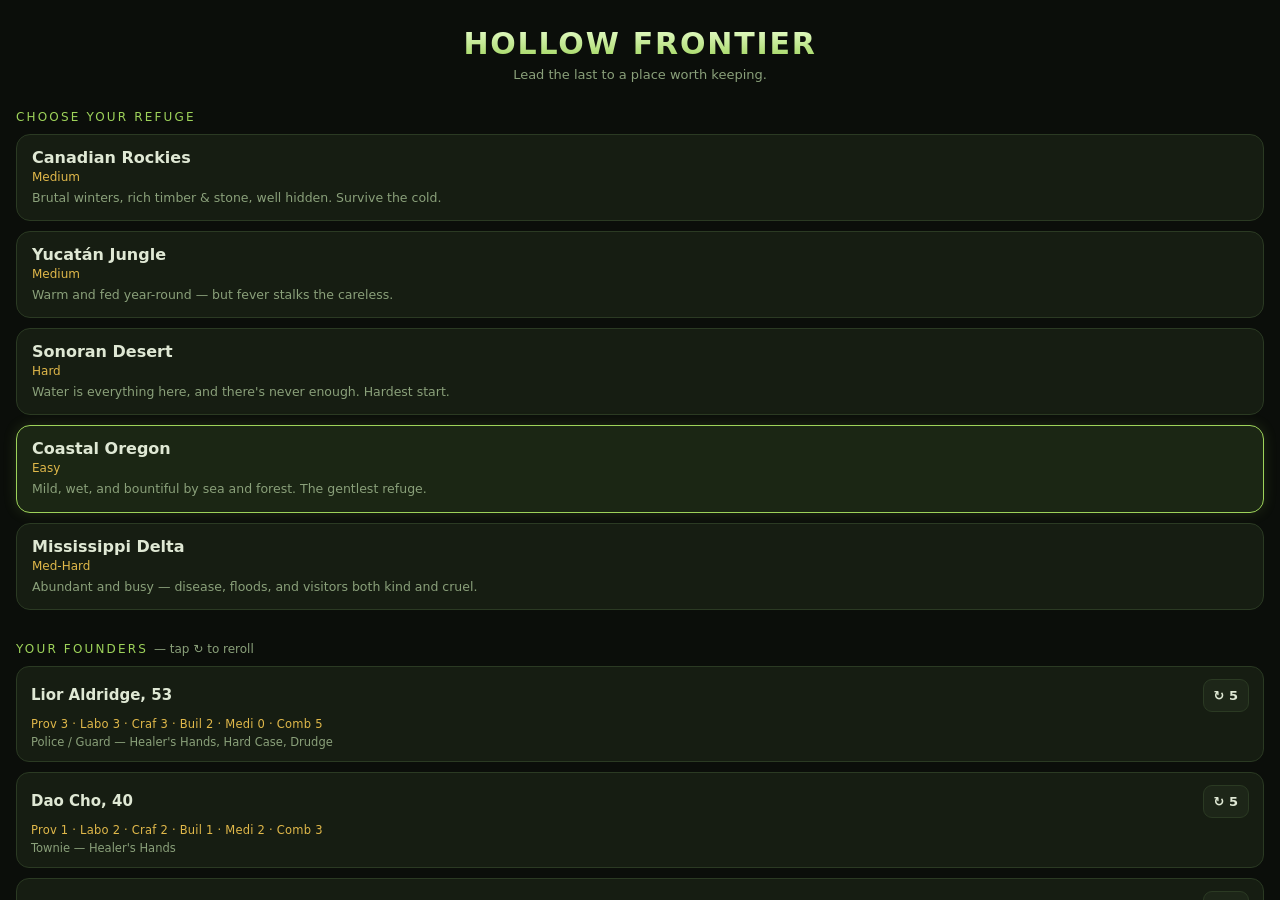
==== commit 35755b29: "Playtest pass: fix time-mechanic feel, winter teeth, and balance Findings from driving real playthro" ====
--- a/play.html
+++ b/play.html
@@ -161,7 +161,7 @@
     // vitals dynamics (per day deltas)
     eatGain: 28, starveLoss: 20,
     warmthApproach: 0.30,
-    coldHealthLoss: 9, starveHealthLoss: 10, thirstHealthLoss: 12, sickHealthLoss: 8,
+    coldHealthLoss: 10, starveHealthLoss: 10, thirstHealthLoss: 12, sickHealthLoss: 8,
     healRest: 3, healHospital: 9, healHerbTonic: 6,
     happinessApproach: 0.25,
     varietyBonus: 6,            // health/happiness lift when diet is varied (>=3 types)
@@ -351,7 +351,7 @@
   const EVENTS = [
     { id: "cold_snap", w: 1.0, loc: ["rockies"], season: ["Autumn", "Winter"], cat: "weather",
       effect: s => { s._coldShock = 25; return "A cold snap bites — Warmth plummets."; } },
-    { id: "mild_spell", w: 0.8, cat: "weather",
+    { id: "mild_spell", w: 0.8, cat: "weather", minor: true,
       effect: s => { s._warmShock = 15; return "A mild spell — fuel goes further, spirits lift."; } },
     { id: "heatwave", w: 1.0, loc: ["desert"], season: ["Summer"], cat: "weather",
       effect: s => { drain(s, "water", 8 * s.colonists.length); return "A heatwave — water vanishes."; } },
@@ -359,33 +359,33 @@
       effect: s => { drain(s, "water", 12 * s.colonists.length); return "Drought. The wells and crops run dry."; } },
     { id: "flood", w: 0.9, loc: ["delta"], cat: "weather",
       effect: s => { drainFood(s, 0.12); return "Floodwaters spoil part of the stores."; } },
-    { id: "bumper", w: 0.7, cat: "weather",
+    { id: "bumper", w: 0.7, cat: "weather", minor: true,
       effect: s => { add(s, "grain", 20); add(s, "veg", 15); return "A bumper harvest fills the barn."; } },
     { id: "fever", w: 1.0, loc: ["jungle", "delta"], cat: "disease", choice: true,
       effect: s => { sicken(s, 2); return "Fever spreads through the colony."; } },
     { id: "plague", w: 0.4, cat: "disease",
       effect: s => { sicken(s, 3); return "A plague takes hold."; } },
-    { id: "raid", w: 0.65, cat: "human",
-      effect: s => raid(s, 6 + Math.floor(wealth(s) / 55)) },
+    { id: "raid", w: 0.55, cat: "human",
+      effect: s => raid(s, 6 + Math.min(26, Math.floor(wealth(s) / 75))) },
     { id: "predator", w: 0.8, loc: ["rockies", "jungle"], cat: "wildlife",
       effect: s => raid(s, 5, true) },
-    { id: "trader", w: 0.7, cat: "arrival", choice: true,
-      effect: s => { add(s, "tools", 4); return "A wandering trader passes through."; } },
-    { id: "wanderer", w: 1.3, cat: "arrival", choice: true,
-      effect: s => { if (housingFree(s) > 0) { s.colonists.push(makeColonist(s.rng, s.location, "wanderer")); return "A wanderer asks to join — and is taken in."; } return "A wanderer passes by; no room to take them in."; } },
-    { id: "cache", w: 0.6, cat: "discovery",
+    { id: "trader", w: 0.7, cat: "arrival", minor: true, choice: true,
+      effect: s => { add(s, "tools", 4); return "A wandering trader passes through; we barter for tools."; } },
+    { id: "wanderer", w: 1.3, cat: "arrival", minor: true, choice: true,
+      effect: s => { if (housingFree(s) > 0) { s.colonists.push(makeColonist(s.rng, s.location, "wanderer")); return "A wanderer asks to join — and is taken in."; } return null; } },
+    { id: "cache", w: 0.6, cat: "discovery", minor: true,
       effect: s => { add(s, "iron", 10); add(s, "tools", 3); return "A scout turns up an old cache."; } },
-    { id: "oasis", w: 0.6, loc: ["desert"], cat: "discovery",
+    { id: "oasis", w: 0.6, loc: ["desert"], cat: "discovery", minor: true,
       effect: s => { add(s, "water", 40); return "An oasis is found — water for weeks."; } },
-    { id: "pests", w: 0.6, cat: "wildlife",
+    { id: "pests", w: 0.6, cat: "wildlife", minor: true,
       effect: s => { drainFood(s, 0.08); return "Pests get into the grain."; } },
-    { id: "death_old_age", w: 0.3, cat: "population",
-      effect: s => { const c = oldest(s); if (c && s.colonists.length > 1) { kill(s, c, "old age"); return `${c.name} passes peacefully of old age.`; } return null; } },
+    { id: "death_old_age", w: 0.13, cat: "population",
+      effect: s => { const c = oldest(s); if (c && c.age >= 50 && s.colonists.filter(x => x.alive).length > 4) { kill(s, c, "old age"); return `${c.name} passes peacefully of old age.`; } return null; } },
   ];
 
   /* ------------------------------------------------------------- LOCATIONS */
   const LOCATIONS = {
-    rockies: { name: "Canadian Rockies", coldness: 1.4, water: 1.0, foodMult: 0.9, hasWater: true, hasOre: true,
+    rockies: { name: "Canadian Rockies", coldness: 1.1, water: 1.0, foodMult: 0.9, hasWater: true, hasOre: true,
       buildings: { fisher: 0.4 }, difficulty: "Medium" },
     jungle: { name: "Yucatán Jungle", coldness: 0.2, water: 1.0, foodMult: 1.3, hasWater: true, hasOre: false, tainted: true,
       buildings: { mine: 0, quarry: 0.6 }, difficulty: "Medium" },
@@ -611,8 +611,11 @@
       else c.hunger = clamp(c.hunger - CONFIG.starveLoss * (1 - fed), 0, 100);
       // warmth target
       let target = 80;
-      if (colds > 0) { target = fireShort ? 25 : 70; if ((s.store.coats || 0) > 0) { target += 12; drain(s, "coats", CONFIG.coatUsePerColdDay); } }
-      else target = 85;
+      if (colds > 0) {
+        const noFire = clamp(70 - LOCATIONS[s.location].coldness * 45, 5, 70); // mild climates stay survivable
+        target = fireShort ? noFire : 74;
+        if ((s.store.coats || 0) > 0) { target += 14; drain(s, "coats", CONFIG.coatUsePerColdDay); }
+      } else target = 85;
       if (s.decrees.ration_firewood) target -= 8;
       c.warmth = clamp(c.warmth + (target - c.warmth) * CONFIG.warmthApproach, 0, 100);
       // sickness
@@ -684,30 +687,32 @@
   function advanceTurn(s) {
     if (s.over) return { over: true };
     const hours = turnHours(s.colonyHealth);
-    const days = Math.max(1, Math.round(hours / 24)); // sub-day tiers collapse to >=1 day of sim, but turn label keeps hours
-    const startDay = s.day; const logs = [];
-    let interrupted = false;
-    const maxDays = hours < 24 ? 1 : days;
+    const maxDays = hours < 24 ? 1 : Math.round(hours / 24);
+    const startDay = s.day, startSeason = season(s); const logs = [];
     for (let d = 0; d < maxDays; d++) {
       const ev = tickDay(s);
       logs.push(...ev);
-      // storyteller event check (per day)
-      if (s.rng() < eventChance(s)) { const line = fireEvent(s); if (line) logs.push(line); interrupted = true; }
-      if (s.colonists.filter(c => c.alive).length === 0) { s.over = true; s.ending = "The colony is gone."; break; }
-      if (ev.length || interrupted) break; // threshold/event interrupt
+      let stop = ev.length > 0;            // a death this day
+      if (s.rng() < eventChance(s)) {
+        const e = pickEvent(s);
+        if (e) { const line = e.effect(s); if (line) logs.push(line); if (!e.minor) stop = true; }
+      }
+      if (s.colonists.filter(c => c.alive).length === 0) { s.over = true; break; }
+      if (season(s) !== startSeason) stop = true;   // re-plan at each season change
+      if (stop) break;
     }
-    s.turn++; s.hour += hours;
+    s.turn++; s.hour += (s.day - startDay) * 24;
     s.colonyHealth = computeColonyHealth(s);
     if (s.colonists.filter(c => c.alive).length === 0) { s.over = true; s.ending = s.ending || "The colony is gone."; }
     return { over: s.over, turnHours: hours, daysElapsed: s.day - startDay, season: season(s), log: logs, colonyHealth: s.colonyHealth };
   }
-  function eventChance(s) { return CONFIG.eventChancePerDay * (0.5 + wealth(s) / 600) * (0.6 + s.colonists.length * 0.1); }
-  function fireEvent(s) {
-    const seas = season(s); const loc = s.location;
+  function eventChance(s) { return CONFIG.eventChancePerDay * (0.5 + wealth(s) / 700) * (0.7 + s.colonists.length * 0.06); }
+  function pickEvent(s) {
+    const seas = season(s), loc = s.location;
     const pool = EVENTS.filter(e => (!e.loc || e.loc.includes(loc)) && (!e.season || e.season.includes(seas)));
     if (!pool.length) return null;
     const total = pool.reduce((a, e) => a + e.w, 0); let r = s.rng() * total;
-    for (const e of pool) { r -= e.w; if (r <= 0) return e.effect(s); }
+    for (const e of pool) { r -= e.w; if (r <= 0) return e; }
     return null;
   }
 
@@ -827,7 +832,7 @@
     $("sb-time").innerHTML = `Day ${S.day}<small>${seas} · Yr ${1 + Math.floor(S.day / 360)}</small>`;
     $("ch-num").textContent = S.colonyHealth;
     $("ch-fill").style.width = S.colonyHealth + "%";
-    $("adv-len").textContent = turnLabel(C.turnHours(S.colonyHealth));
+    $("adv-len").textContent = "up to " + turnLabel(C.turnHours(S.colonyHealth));
     if (S.over) { $("advance").textContent = "— ended —"; $("advance").disabled = true; }
   }
   function turnLabel(h) { return h < 24 ? "1 hour" : h < 168 ? "1 day" : h < 720 ? "1 week" : h < 2160 ? "1 month" : h < 8640 ? "1 season" : "1 year"; }
@@ -855,7 +860,8 @@
       return f;
     }
     const w = el("div", "card");
-    w.innerHTML = `<h3>What happened — past ${lastBrief ? turnLabel(lastBrief.turnHours) : "while"}</h3>`;
+    const span = (lastBrief && lastBrief.daysElapsed) ? (lastBrief.daysElapsed + (lastBrief.daysElapsed === 1 ? " day" : " days")) : "the founding";
+    w.innerHTML = `<h3>What happened — ${span}</h3>`;
     const log = (lastBrief && lastBrief.log && lastBrief.log.length) ? lastBrief.log : ["A quiet stretch. Nothing of note."];
     log.forEach(line => w.appendChild(el("div", "logline", line)));
     f.appendChild(w);
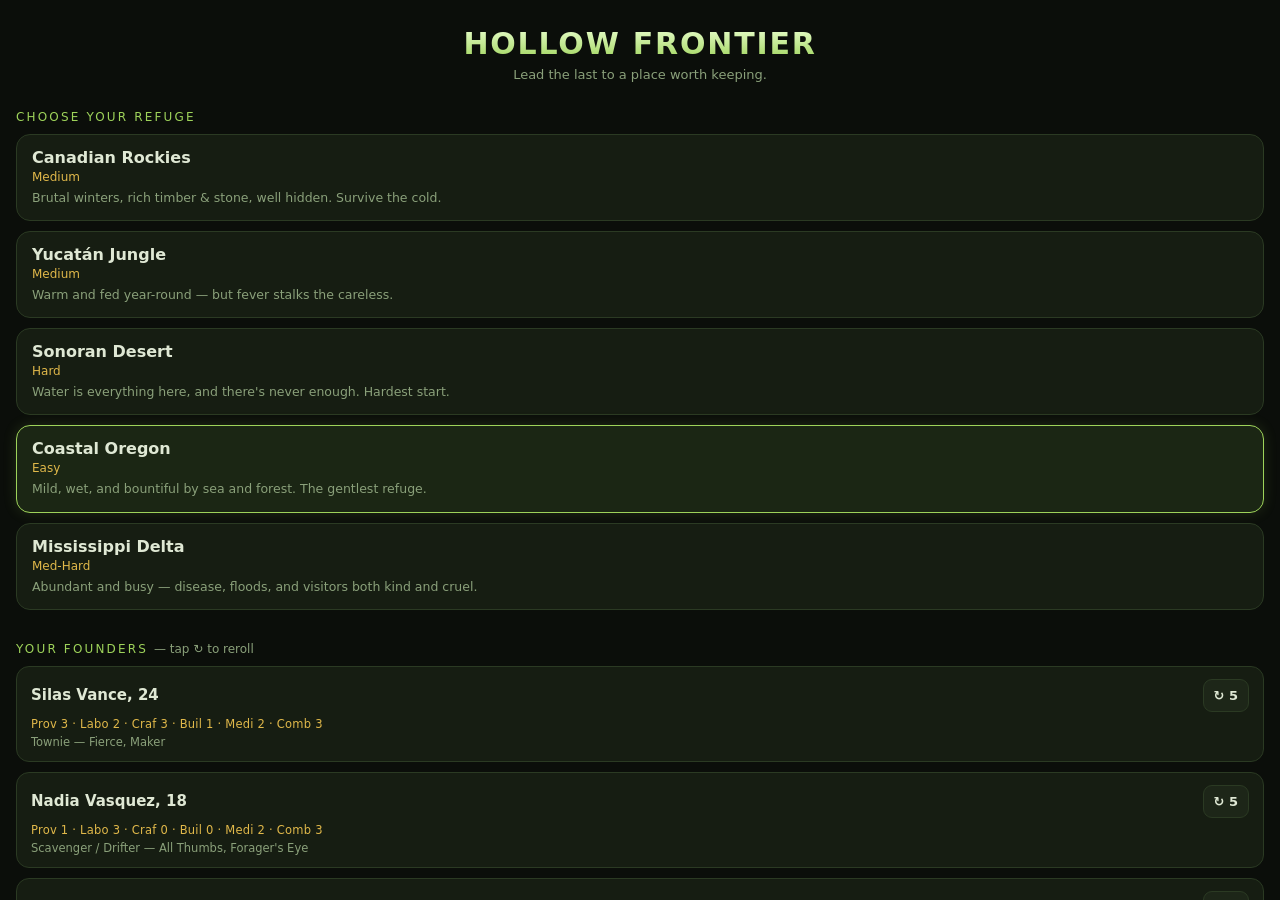
==== commit f26567f6: "UI: remove redundancy, surface missing info Redundancy removed: - Briefing 'State' dropped People + " ====
--- a/play.html
+++ b/play.html
@@ -326,24 +326,24 @@
   /* --------------------------------------------------------------- DECREES */
   // effects applied while active (policies) or once (actions)
   const DECREES = {
-    ration_food: { name: "Ration Food", type: "policy", consumeMult: { food: 0.6 }, happiness: -8 },
-    ration_firewood: { name: "Ration Firewood", type: "policy", consumeMult: { firewood: 0.6 }, warmth: -8, happiness: -5 },
-    ration_water: { name: "Ration Water", type: "policy", consumeMult: { water: 0.6 }, happiness: -6 },
-    austerity: { name: "Austerity", type: "policy", noAle: true, happiness: -6 },
-    overtime: { name: "Mandatory Overtime", type: "policy", effortBonus: 25, happiness: -7 },
-    day_of_rest: { name: "Day of Rest", type: "action", restAll: true, happiness: 6 },
-    prio_build: { name: "Prioritize Construction", type: "policy" },
-    prio_defense: { name: "Prioritize Defense", type: "policy" },
-    reserve: { name: "Strategic Reserve", type: "policy", reserveDays: 10, happiness: -3 },
-    feast: { name: "Feast", type: "action", happiness: 18, spend: { food: 12, ale: 6 } },
-    curfew: { name: "Curfew", type: "policy", defense: 4, happiness: -6 },
-    conscription: { name: "Conscription", type: "policy", happiness: -8 },
-    exile: { name: "Exile", type: "action", happiness: -10 },
-    open_gates: { name: "Open the Gates", type: "policy" },
-    trade_policy: { name: "Trade Policy", type: "policy" },
-    seize: { name: "Seize Hoards", type: "action", happiness: -12 },
-    quarantine: { name: "Quarantine", type: "policy", diseaseSlow: 0.5, happiness: -6 },
-    tonic: { name: "Tonic Distribution", type: "action", spend: { herbs: 8 }, healAll: 6 },
+    ration_food: { name: "Ration Food", type: "policy", consumeMult: { food: 0.6 }, happiness: -8, desc: "Eat less — stretches food, lowers spirits." },
+    ration_firewood: { name: "Ration Firewood", type: "policy", consumeMult: { firewood: 0.6 }, warmth: -8, happiness: -5, desc: "Burn less — saves fuel, but colder and glum." },
+    ration_water: { name: "Ration Water", type: "policy", consumeMult: { water: 0.6 }, happiness: -6, desc: "Stretch water — lowers spirits." },
+    austerity: { name: "Austerity", type: "policy", noAle: true, happiness: -6, desc: "Hold back the ale — lowers spirits." },
+    overtime: { name: "Mandatory Overtime", type: "policy", effortBonus: 25, happiness: -7, desc: "Everyone pushes harder — more output, drains stamina & spirits." },
+    day_of_rest: { name: "Day of Rest", type: "action", restAll: true, happiness: 6, desc: "A day off — lifts spirits." },
+    prio_build: { name: "Prioritize Construction", type: "policy", desc: "Favor building projects." },
+    prio_defense: { name: "Prioritize Defense", type: "policy", defenseBonus: 3, desc: "Favor watch & weapons (+defense)." },
+    reserve: { name: "Strategic Reserve", type: "policy", reserveDays: 10, happiness: -3, desc: "Hold a food/fuel reserve as insurance." },
+    feast: { name: "Feast", type: "action", happiness: 18, spend: { protein: 8, ale: 6 }, desc: "Spend food & ale for a big morale boost." },
+    curfew: { name: "Curfew", type: "policy", defense: 4, happiness: -6, desc: "Lockdown — safer from raids, lowers spirits." },
+    conscription: { name: "Conscription", type: "policy", happiness: -8, desc: "Press more colonists into defense." },
+    exile: { name: "Exile", type: "action", happiness: -10, desc: "Banish a colonist — frees a mouth, wounds morale." },
+    open_gates: { name: "Open the Gates", type: "policy", desc: "Welcome any wanderer who arrives." },
+    trade_policy: { name: "Trade Policy", type: "policy", desc: "Auto-trade surplus at the Trading Post." },
+    seize: { name: "Seize Hoards", type: "action", happiness: -12, desc: "Confiscate private stores — gain goods, anger people." },
+    quarantine: { name: "Quarantine", type: "policy", diseaseSlow: 0.5, happiness: -6, desc: "Isolate the sick — slows disease, lowers spirits." },
+    tonic: { name: "Tonic Distribution", type: "action", spend: { herbs: 8 }, healAll: 6, desc: "Spend herbs to heal everyone a little." },
   };
 
   /* ---------------------------------------------------------------- EVENTS */
@@ -729,7 +729,7 @@
     makeRng, newGame, advanceTurn, tickDay, computeColonyHealth, turnHours,
     startProject, effectiveSkill, skillFactor, season, totalFood, foodVariety,
     housing, housingFree, wealth, colonyDefense, makeColonist, serialize, deserialize,
-    SAVE_VERSION,
+    capFor, SAVE_VERSION,
   };
 }));
 
@@ -829,7 +829,7 @@
   /* ---------------- status bar + tabs ---------------- */
   function renderStatus() {
     const seas = C.season(S);
-    $("sb-time").innerHTML = `Day ${S.day}<small>${seas} · Yr ${1 + Math.floor(S.day / 360)}</small>`;
+    $("sb-time").innerHTML = `Day ${S.day}<small>${seas} · Yr ${1 + Math.floor(S.day / 360)} · 👥 ${live().length}</small>`;
     $("ch-num").textContent = S.colonyHealth;
     $("ch-fill").style.width = S.colonyHealth + "%";
     $("adv-len").textContent = "up to " + turnLabel(C.turnHours(S.colonyHealth));
@@ -878,12 +878,11 @@
     const foodDays = (C.totalFood(S) / Math.max(1, pop) / C.CONFIG.foodPerDay);
     const waterDays = ((S.store.water || 0) / Math.max(1, pop) / C.CONFIG.waterPerDay);
     const fwDays = ((S.store.firewood || 0) / Math.max(1, pop * C.CONFIG.firewoodPerDayCold * C.LOCATIONS[S.location].coldness));
-    g.appendChild(resBox("People", pop, false));
-    g.appendChild(resBox("Food", days(foodDays), foodDays < 8));
-    g.appendChild(resBox("Water", days(waterDays), waterDays < 8));
+    const arrow = t => t > 0 ? " <span style='color:var(--good)'>▲</span>" : t < 0 ? " <span style='color:var(--danger)'>▼</span>" : "";
+    g.appendChild(resBox("Food (days)", days(foodDays) + arrow(lastBrief && lastBrief.trendFood), foodDays < 8));
+    g.appendChild(resBox("Water (days)", days(waterDays) + arrow(lastBrief && lastBrief.trendWater), waterDays < 8));
     g.appendChild(resBox("Firewood", C.season(S) === "Winter" ? days(fwDays) : "—", C.season(S) === "Winter" && fwDays < 8));
-    g.appendChild(resBox("Variety", C.foodVariety(S) + "/4", C.foodVariety(S) < 2));
-    g.appendChild(resBox("Buildings", Object.keys(S.buildings).filter(b => b !== "camp").length, false));
+    g.appendChild(resBox("Diet variety", C.foodVariety(S) + "/4", C.foodVariety(S) < 2));
     return g;
   }
   const days = d => isFinite(d) ? Math.floor(d) + "d" : "∞";
@@ -893,11 +892,17 @@
   function viewColony() {
     const f = document.createDocumentFragment();
     // resources
-    const r = el("div", "card"); r.innerHTML = "<h3>Stores</h3>";
+    const r = el("div", "card"); r.innerHTML = "<h3>Stores <span class='muted' style='text-transform:none;letter-spacing:0;font-size:11px'>— amount / cap</span></h3>";
     const grid = el("div", "res-grid");
     const groups = [["grain", "fruit", "veg", "protein"], ["water", "firewood"], ["logs", "stone", "iron", "coal"], ["herbs", "leather", "wool"], ["tools", "coats", "ale", "weapons", "ammo"]];
-    groups.flat().forEach(res => { const v = S.store[res] || 0; if (v < 0.5 && !["water", "logs", "tools"].includes(res)) return; grid.appendChild(resBox(cap2(res), Math.floor(v), false)); });
-    r.appendChild(grid); f.appendChild(r);
+    groups.flat().forEach(res => {
+      const v = S.store[res] || 0; if (v < 0.5 && !["water", "logs", "tools"].includes(res)) return;
+      const cap = C.capFor(S, res); const full = v >= cap * 0.98;
+      grid.appendChild(resBox(cap2(res), `${Math.floor(v)}<span class="muted" style="font-weight:400">/${cap}${full ? " ⛔" : ""}</span>`, false));
+    });
+    r.appendChild(grid);
+    r.appendChild(el("div", "muted", "<span style='font-size:11px'>⛔ at cap — overflow is wasted; build a Stockpile/Barn for more.</span>"));
+    f.appendChild(r);
 
     // projects
     const pr = el("div", "card"); pr.innerHTML = "<h3>Construction</h3>";
@@ -921,7 +926,8 @@
     Object.keys(C.DECREES).forEach(id => {
       const d = C.DECREES[id]; const on = !!S.decrees[id];
       const row = el("div", "row");
-      row.innerHTML = `<div class="nm"><b>${d.name}</b> <span class="tag">${d.type}</span><div class="s">${d.happiness ? (d.happiness < 0 ? d.happiness + " goodwill" : "+" + d.happiness) : ""}</div></div>`;
+      const cost = d.happiness ? ` <span style="color:${d.happiness < 0 ? "var(--danger)" : "var(--good)"}">(${d.happiness > 0 ? "+" : ""}${d.happiness} spirits)</span>` : "";
+      row.innerHTML = `<div class="nm"><b>${d.name}</b> <span class="tag">${d.type}</span><div class="s">${d.desc || ""}${cost}</div></div>`;
       const btn = el("button", "btn sm", d.type === "action" ? "Do it" : (on ? "On" : "Off"));
       if (d.type !== "action" && on) btn.classList.add("primary");
       btn.onclick = () => toggleDecree(id);
@@ -954,7 +960,7 @@
       if (gate <= 0) return;
       const afford = Object.keys(b.build.mats).every(r => (S.store[r] || 0) >= b.build.mats[r]);
       const mats = Object.entries(b.build.mats).map(([r, n]) => `${n} ${cap2(r)}`).join(", ") || "no materials";
-      html += `<div class="opt ${afford ? "" : "disabled"}" data-id="${id}"><div class="oi">${b.name}<small>${b.build.work}w · ${mats}${b.skill ? " · " + cap2(b.skill) : ""}</small></div><button class="btn sm ${afford ? "primary" : ""}" ${afford ? "" : "disabled"}>Build</button></div>`;
+      html += `<div class="opt ${afford ? "" : "disabled"}" data-id="${id}"><div class="oi">${b.name} <span class="muted" style="font-size:11px">— ${defOutputText(b)}</span><small>${b.build.work}w · ${mats}${b.skill ? " · " + cap2(b.skill) : ""}</small></div><button class="btn sm ${afford ? "primary" : ""}" ${afford ? "" : "disabled"}>Build</button></div>`;
     });
     openSheet(html);
     $("sheet").querySelectorAll(".opt").forEach(o => { const id = o.dataset.id; const btn = o.querySelector("button"); if (!btn.disabled) btn.onclick = () => { if (C.startProject(S, id)) { toast("Construction begun: " + C.BUILDINGS[id].name); closeSheet(); saveGame(); render(); } }; });
@@ -1017,20 +1023,40 @@
     jobs.forEach(([id, def, manual]) => {
       const skl = def.skill;
       const fit = skl ? ` · ${cap2(skl)} ${C.effectiveSkill(c, skl)}` : "";
-      html += `<div class="opt" data-id="${id}"><div class="oi">${jobName(id)}<small>${manual ? "anywhere" : "building"}${fit}</small></div><span class="tag">pick</span></div>`;
+      html += `<div class="opt" data-id="${id}"><div class="oi">${jobName(id)}<small>${defOutputText(def)}${fit}</small></div><span class="tag">pick</span></div>`;
     });
     openSheet(html);
     $("sheet").querySelectorAll(".opt").forEach(o => o.onclick = () => { S.assignments[c.id].job = o.dataset.id; closeSheet(); saveGame(); render(); });
   }
   function jobName(id) { return (C.MANUAL_JOBS[id] && C.MANUAL_JOBS[id].name) || (C.BUILDINGS[id] && C.BUILDINGS[id].name) || id; }
+  function defOutputText(def) {
+    if (!def) return "";
+    if (def.produce) return "makes " + Object.keys(def.produce).map(cap2).join(", ");
+    if (def.recipe) return Object.keys(def.recipe.in).map(cap2).join("+") + " → " + Object.keys(def.recipe.out).map(cap2).join(", ");
+    if (def.isBuild) return "builds projects";
+    if (def.heal) return "tends the sick";
+    if (def.defense) return "defends (+" + def.defense + ")";
+    if (def.housing) return "+" + def.housing + " housing";
+    if (def.amenity && def.amenity.happiness) return "raises happiness";
+    if (def.cap) return "storage capacity";
+    if (def.trade) return "enables trade";
+    if (def.learnMult) return "faster learning";
+    if (def.scout) return "scouts the area";
+    if (def.effort === 0) return "recovers stamina";
+    return "";
+  }
 
   /* ---------------- advance ---------------- */
   function doAdvance() {
     if (S.over) return;
+    const p0 = live().length || 1;
+    const f0 = C.totalFood(S) / p0, w0 = (S.store.water || 0) / p0;
     lastBrief = C.advanceTurn(S);
+    const p1 = live().length || 1;
+    lastBrief.trendFood = Math.sign(Math.round(C.totalFood(S) / p1 - f0));
+    lastBrief.trendWater = Math.sign(Math.round((S.store.water || 0) / p1 - w0));
     saveGame();
     page = "briefing"; render();
-    if (S.over) { /* stay on briefing */ }
   }
 
   /* ---------------- sheet / toast ---------------- */
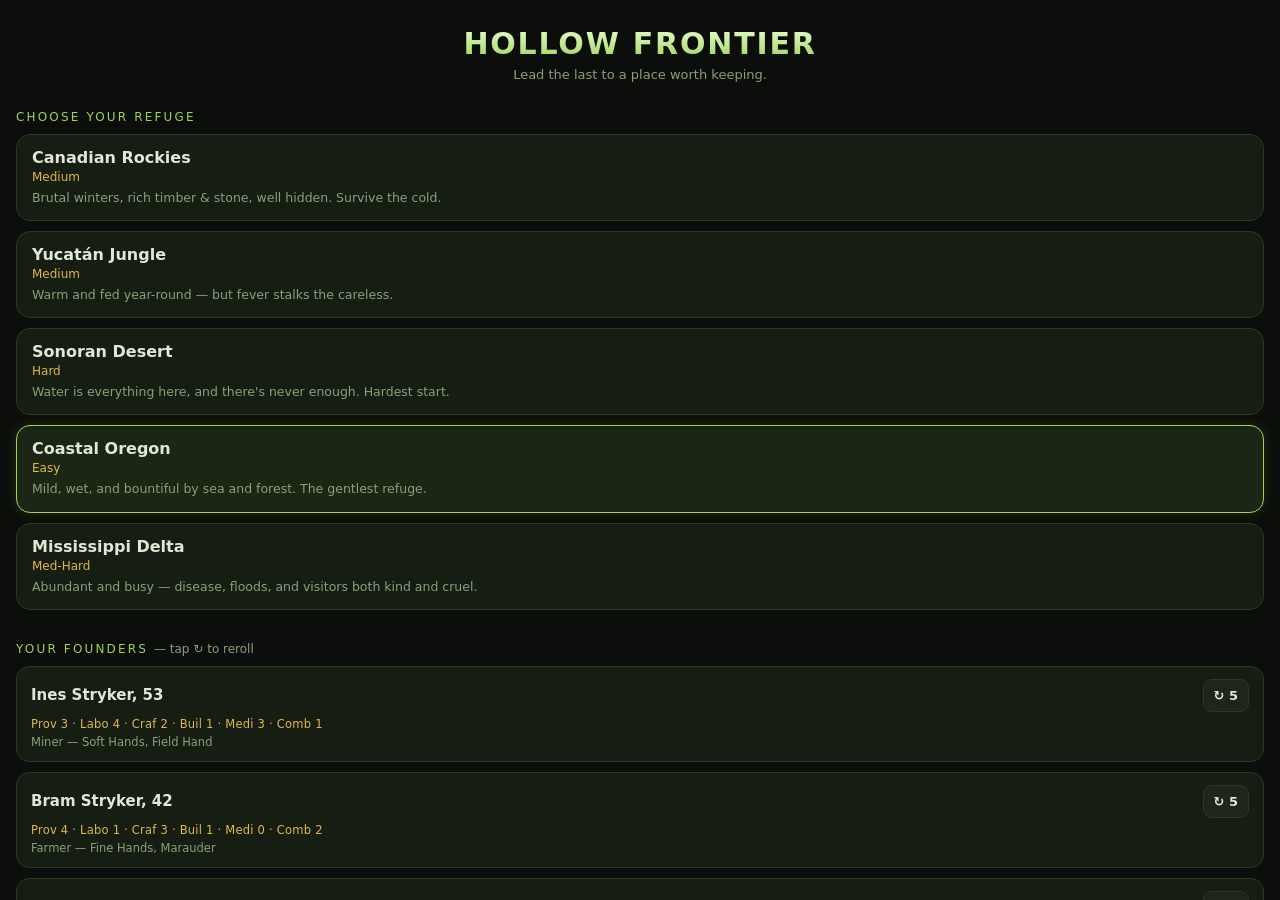
==== commit 7a83f199: "UX: fix Wood discoverability (Logs->Wood naming + how-to hint) - Display 'logs' as 'Wood' (and prote" ====
--- a/play.html
+++ b/play.html
@@ -898,7 +898,7 @@
     groups.flat().forEach(res => {
       const v = S.store[res] || 0; if (v < 0.5 && !["water", "logs", "tools"].includes(res)) return;
       const cap = C.capFor(S, res); const full = v >= cap * 0.98;
-      grid.appendChild(resBox(cap2(res), `${Math.floor(v)}<span class="muted" style="font-weight:400">/${cap}${full ? " ⛔" : ""}</span>`, false));
+      grid.appendChild(resBox(resName(res), `${Math.floor(v)}<span class="muted" style="font-weight:400">/${cap}${full ? " ⛔" : ""}</span>`, false));
     });
     r.appendChild(grid);
     r.appendChild(el("div", "muted", "<span style='font-size:11px'>⛔ at cap — overflow is wasted; build a Stockpile/Barn for more.</span>"));
@@ -959,7 +959,7 @@
       const b = C.BUILDINGS[id]; const gate = (loc.buildings && loc.buildings[id] != null) ? loc.buildings[id] : 1;
       if (gate <= 0) return;
       const afford = Object.keys(b.build.mats).every(r => (S.store[r] || 0) >= b.build.mats[r]);
-      const mats = Object.entries(b.build.mats).map(([r, n]) => `${n} ${cap2(r)}`).join(", ") || "no materials";
+      const mats = Object.entries(b.build.mats).map(([r, n]) => `${n} ${resName(r)}`).join(", ") || "no materials";
       html += `<div class="opt ${afford ? "" : "disabled"}" data-id="${id}"><div class="oi">${b.name} <span class="muted" style="font-size:11px">— ${defOutputText(b)}</span><small>${b.build.work}w · ${mats}${b.skill ? " · " + cap2(b.skill) : ""}</small></div><button class="btn sm ${afford ? "primary" : ""}" ${afford ? "" : "disabled"}>Build</button></div>`;
     });
     openSheet(html);
@@ -994,7 +994,7 @@
   /* ---------------- jobs ---------------- */
   function viewJobs() {
     const f = document.createDocumentFragment();
-    const intro = el("div", "card"); intro.innerHTML = `<h3>Standing orders</h3><div class="muted" style="font-size:12.5px">Assign each colonist a job and how hard they push. Orders persist until you change them. <b>Rest</b> recovers stamina.</div>`;
+    const intro = el("div", "card"); intro.innerHTML = `<h3>Standing orders</h3><div class="muted" style="font-size:12.5px">Assign each colonist a job and how hard they push. Orders persist until you change them. <b>Rest</b> recovers stamina.<br><br>Buildings cost <b>Wood</b> &amp; <b>Stone</b> — make them with <b>Chop Wood</b> / <b>Gather Stone</b>, or build a <b>Forester</b> / <b>Quarry</b> for a steady supply.</div>`;
     f.appendChild(intro);
     const list = el("div", "card");
     live().forEach(c => {
@@ -1031,8 +1031,8 @@
   function jobName(id) { return (C.MANUAL_JOBS[id] && C.MANUAL_JOBS[id].name) || (C.BUILDINGS[id] && C.BUILDINGS[id].name) || id; }
   function defOutputText(def) {
     if (!def) return "";
-    if (def.produce) return "makes " + Object.keys(def.produce).map(cap2).join(", ");
-    if (def.recipe) return Object.keys(def.recipe.in).map(cap2).join("+") + " → " + Object.keys(def.recipe.out).map(cap2).join(", ");
+    if (def.produce) return "makes " + Object.keys(def.produce).map(resName).join(", ");
+    if (def.recipe) return Object.keys(def.recipe.in).map(resName).join("+") + " → " + Object.keys(def.recipe.out).map(resName).join(", ");
     if (def.isBuild) return "builds projects";
     if (def.heal) return "tends the sick";
     if (def.defense) return "defends (+" + def.defense + ")";
@@ -1074,6 +1074,9 @@
 
   const live = () => S.colonists.filter(c => c.alive);
   const cap2 = s => s[0].toUpperCase() + s.slice(1);
+  // friendlier resource names for players (internal ids stay the same)
+  const RES_NAME = { logs: "Wood", protein: "Meat", veg: "Veg" };
+  const resName = r => RES_NAME[r] || cap2(r);
 
   /* ---------------- boot ---------------- */
   window.addEventListener("DOMContentLoaded", () => {
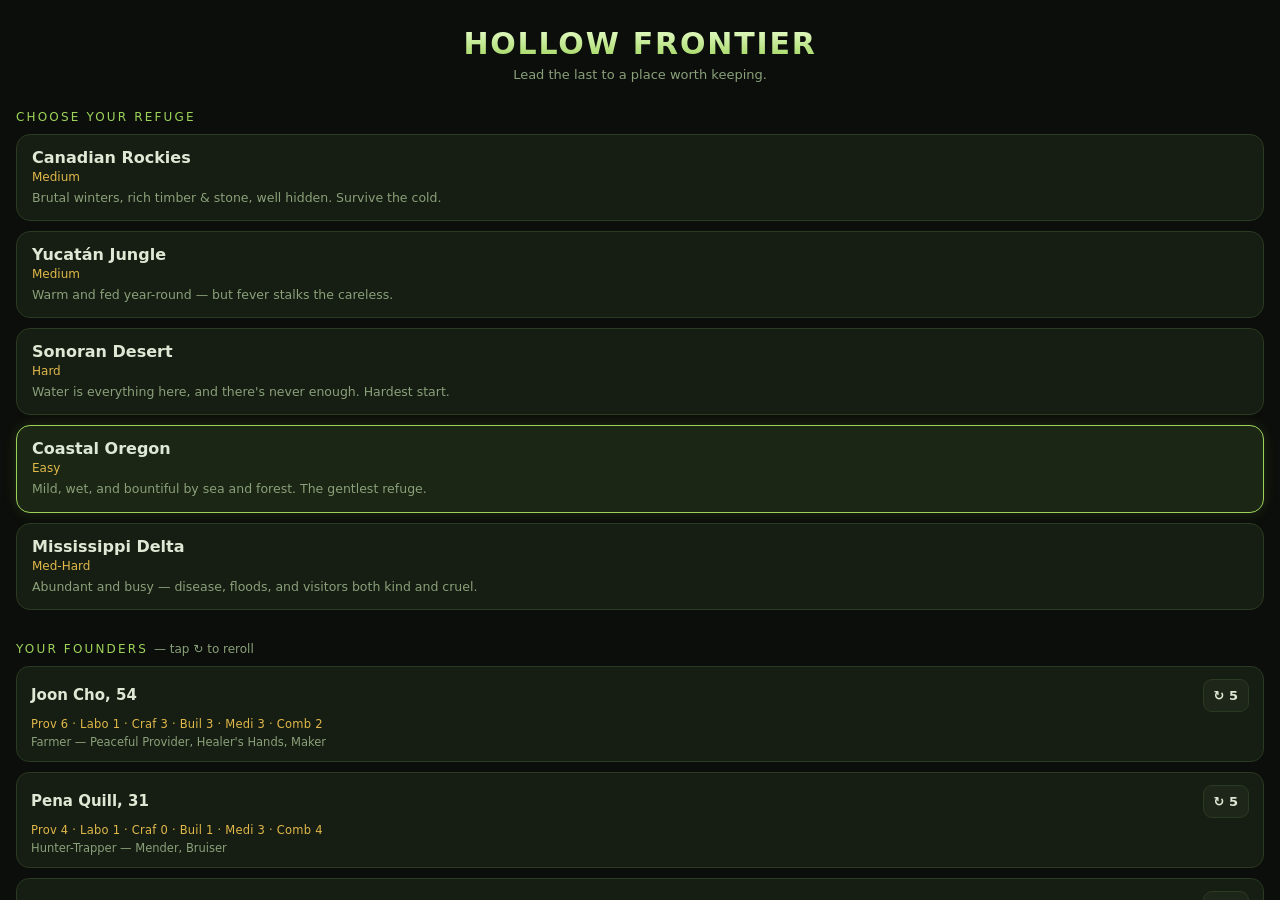
==== commit 0d20a1b9: "UX: disambiguate build cost — 'needs 20 Wood · 120 work' (drop cryptic 'w')" ====
--- a/play.html
+++ b/play.html
@@ -960,7 +960,7 @@
       if (gate <= 0) return;
       const afford = Object.keys(b.build.mats).every(r => (S.store[r] || 0) >= b.build.mats[r]);
       const mats = Object.entries(b.build.mats).map(([r, n]) => `${n} ${resName(r)}`).join(", ") || "no materials";
-      html += `<div class="opt ${afford ? "" : "disabled"}" data-id="${id}"><div class="oi">${b.name} <span class="muted" style="font-size:11px">— ${defOutputText(b)}</span><small>${b.build.work}w · ${mats}${b.skill ? " · " + cap2(b.skill) : ""}</small></div><button class="btn sm ${afford ? "primary" : ""}" ${afford ? "" : "disabled"}>Build</button></div>`;
+      html += `<div class="opt ${afford ? "" : "disabled"}" data-id="${id}"><div class="oi">${b.name} <span class="muted" style="font-size:11px">— ${defOutputText(b)}</span><small>needs ${mats} · ${b.build.work} work${b.skill ? " (" + cap2(b.skill) + ")" : ""}</small></div><button class="btn sm ${afford ? "primary" : ""}" ${afford ? "" : "disabled"}>Build</button></div>`;
     });
     openSheet(html);
     $("sheet").querySelectorAll(".opt").forEach(o => { const id = o.dataset.id; const btn = o.querySelector("button"); if (!btn.disabled) btn.onclick = () => { if (C.startProject(S, id)) { toast("Construction begun: " + C.BUILDINGS[id].name); closeSheet(); saveGame(); render(); } }; });
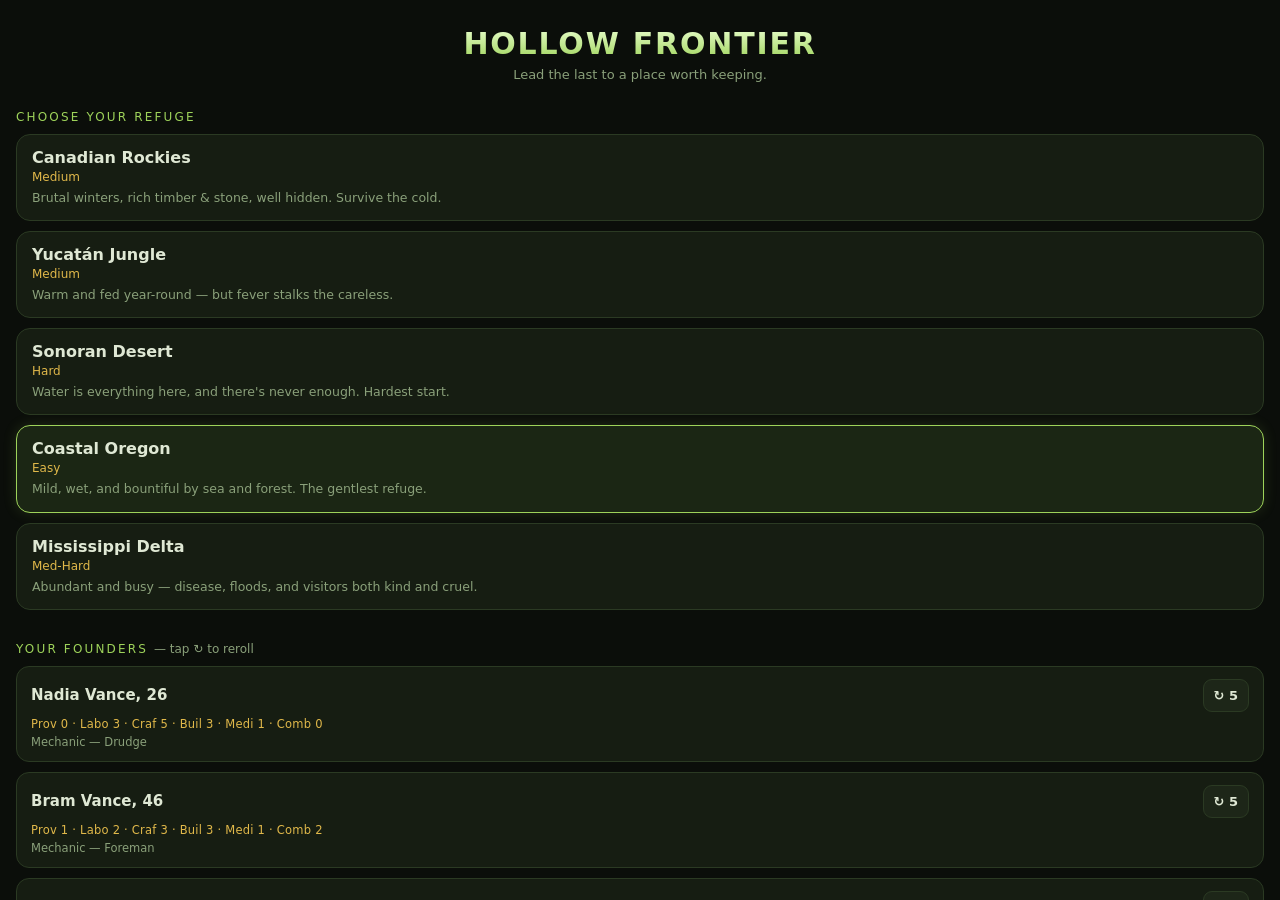
==== commit 72b7852a: "Fix the time-advancement arc: founding now starts fine-grained and opens up The variable-turn mechan" ====
--- a/play.html
+++ b/play.html
@@ -166,12 +166,13 @@
     happinessApproach: 0.25,
     varietyBonus: 6,            // health/happiness lift when diet is varied (>=3 types)
 
-    // colony-health weights (sum ~1 before threat penalty)
-    chWeights: { vitals: 0.50, food: 0.16, water: 0.10, firewood: 0.10, pop: 0.14 },
+    // colony-health weights (establishment dominates so a bare camp reads low ->
+    // tense fine-grained founding that opens up as you build out the colony)
+    chWeights: { vitals: 0.25, cushion: 0.12, establish: 0.55, pop: 0.08 },
     chCushionTargetDays: 20,    // days of supply that counts as "full" cushion
 
-    // turn length: [colonyHealth <, hours]
-    turnBands: [[15, 1], [30, 24], [50, 168], [70, 720], [88, 2160], [101, 8640]],
+    // turn length: [colonyHealth <, hours]. Floor is 1 day (the sim's smallest step).
+    turnBands: [[30, 24], [50, 168], [70, 720], [88, 2160], [101, 8640]],
 
     // storage
     baseCap: 120,               // camp baseline cap per resource
@@ -460,7 +461,7 @@
     return {
       id: rng().toString(36).slice(2, 8), name: pick(rng, FIRST) + " " + pick(rng, LAST),
       age: ri(rng, 17, 55), archetype: arch.id, learns: arch.learns || 1, traits, skills,
-      stamina: 100, hunger: 80, warmth: 65, health: startH, happiness: 72,
+      stamina: 100, hunger: 70, warmth: 55, health: startH, happiness: 62,
       sick: 0, origin: origin || "founder", alive: true,
     };
   }
@@ -487,18 +488,30 @@
   }
 
   /* ===================================================== COLONY HEALTH */
+  // establishment: how built-out the colony is (0 at a bare camp, 100 fully set up)
+  function establishment(s) {
+    const B = s.buildings, any = ids => ids.some(id => B[id]);
+    let n = 0;
+    if (any(["gatherer", "hunter", "fisher", "cropfield", "orchard", "pasture"])) n++; // food production
+    if (B.well) n++;                                                                   // a water source
+    if (any(["woodhouse", "stonehouse"])) n++;                                         // real shelter
+    if (B.woodcutter || LOCATIONS[s.location].coldness < 0.4) n++;                     // heat (or warm enough)
+    if (any(["barn", "stockpile"])) n++;                                               // storage
+    return n / 5 * 100;
+  }
   function computeColonyHealth(s) {
     const live = s.colonists.filter(c => c.alive);
     if (!live.length) return 0;
-    const w = CONFIG.chWeights;
-    const vit = live.reduce((a, c) => a + (c.hunger + c.warmth + c.health + c.happiness) / 4, 0) / live.length;
-    const days = r => (s.store[r] || 0) / Math.max(1, live.length);
+    const pop = live.length, w = CONFIG.chWeights;
+    const vit = live.reduce((a, c) => a + (c.hunger + c.warmth + c.health + c.happiness) / 4, 0) / pop;
     const cush = d => clamp(d / CONFIG.chCushionTargetDays, 0, 1) * 100;
-    const foodC = cush(totalFood(s) / Math.max(1, live.length));
-    const waterC = cush(days("water"));
-    const fireC = season(s) === "Winter" ? cush(days("firewood")) : 100;
-    const popC = clamp(live.length / CONFIG.START_FOUNDERS, 0, 1.2) * 83;
-    let ch = vit * w.vitals + foodC * w.food + waterC * w.water + fireC * w.firewood + popC * w.pop;
+    const foodC = cush(totalFood(s) / pop / CONFIG.foodPerDay);
+    const waterC = cush((s.store.water || 0) / pop / CONFIG.waterPerDay);
+    const cushion = season(s) === "Winter"
+      ? (foodC + waterC + cush((s.store.firewood || 0) / (pop * CONFIG.firewoodPerDayCold * LOCATIONS[s.location].coldness))) / 3
+      : (foodC + waterC) / 2;
+    const popC = clamp(pop / 8, 0, 1) * 100;
+    const ch = w.vitals * vit + w.cushion * cushion + w.establish * establishment(s) + w.pop * popC;
     return clamp(Math.round(ch), 0, 100);
   }
 
